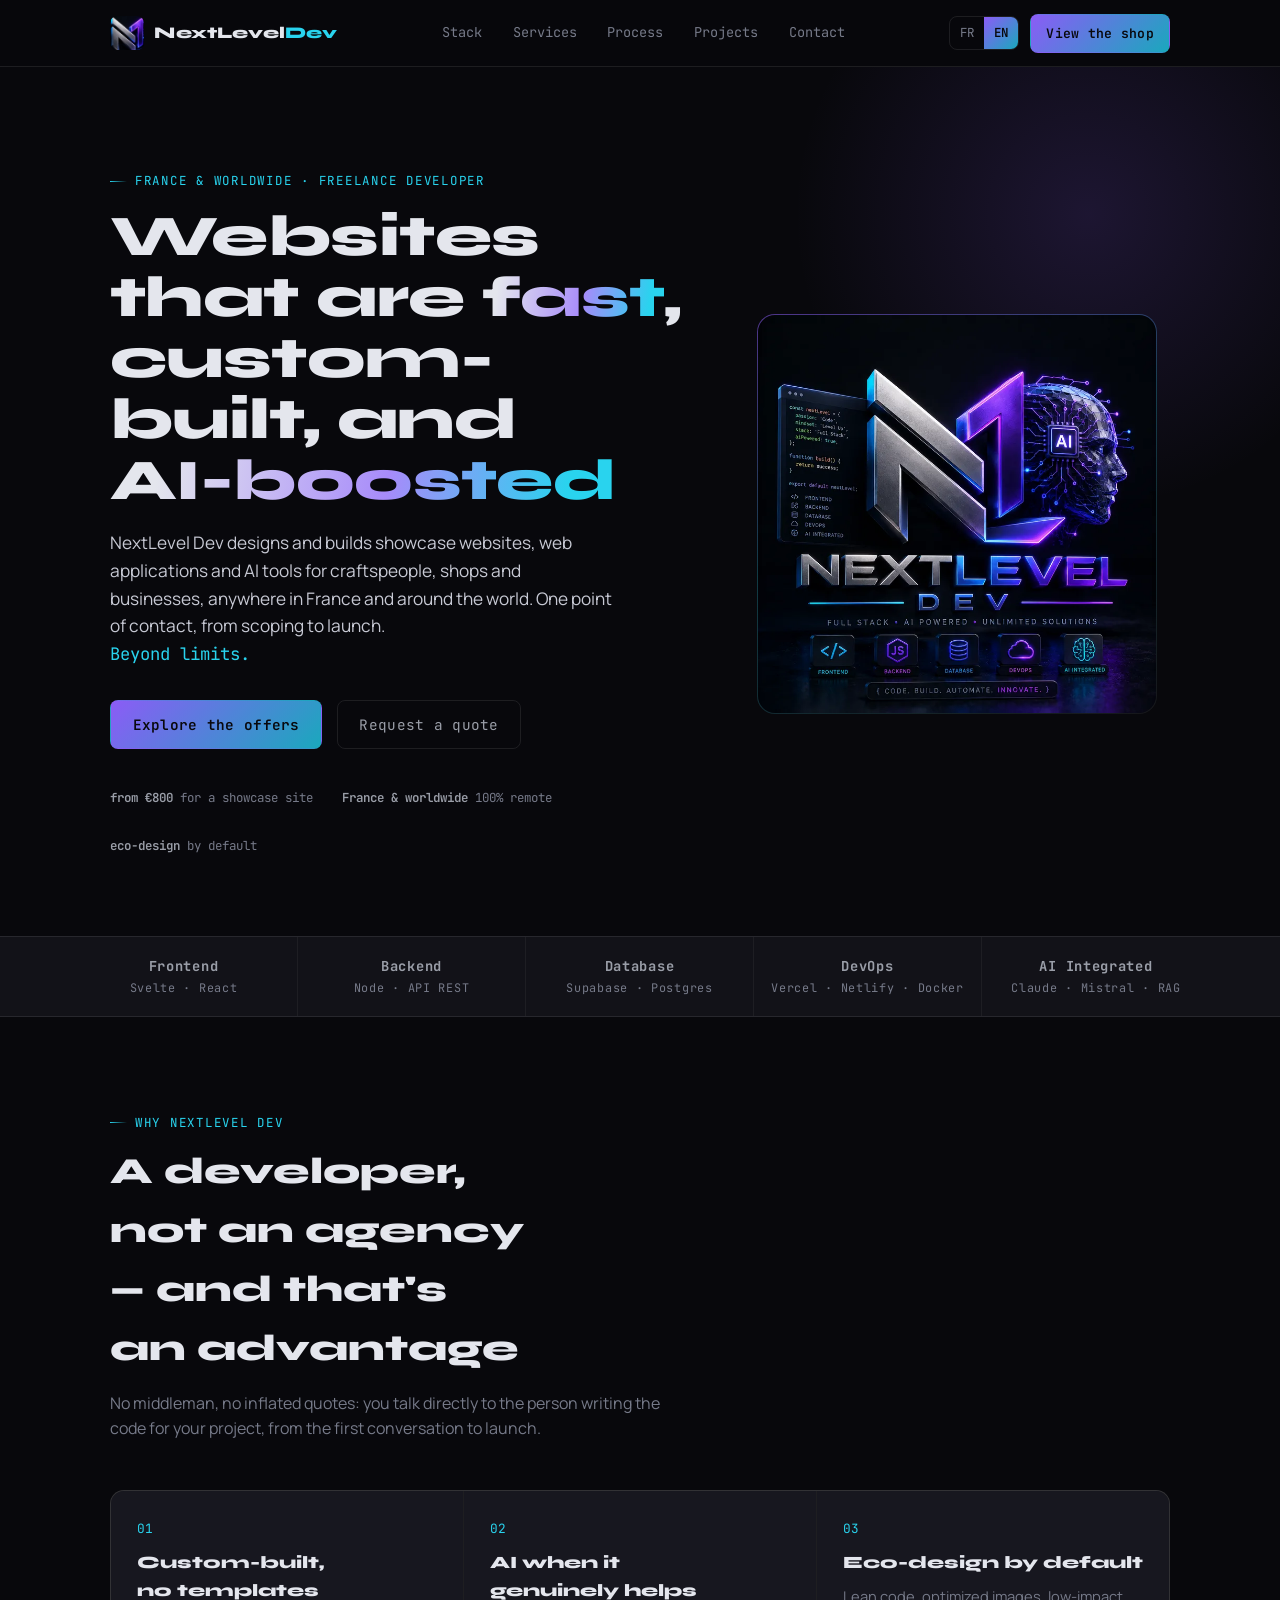
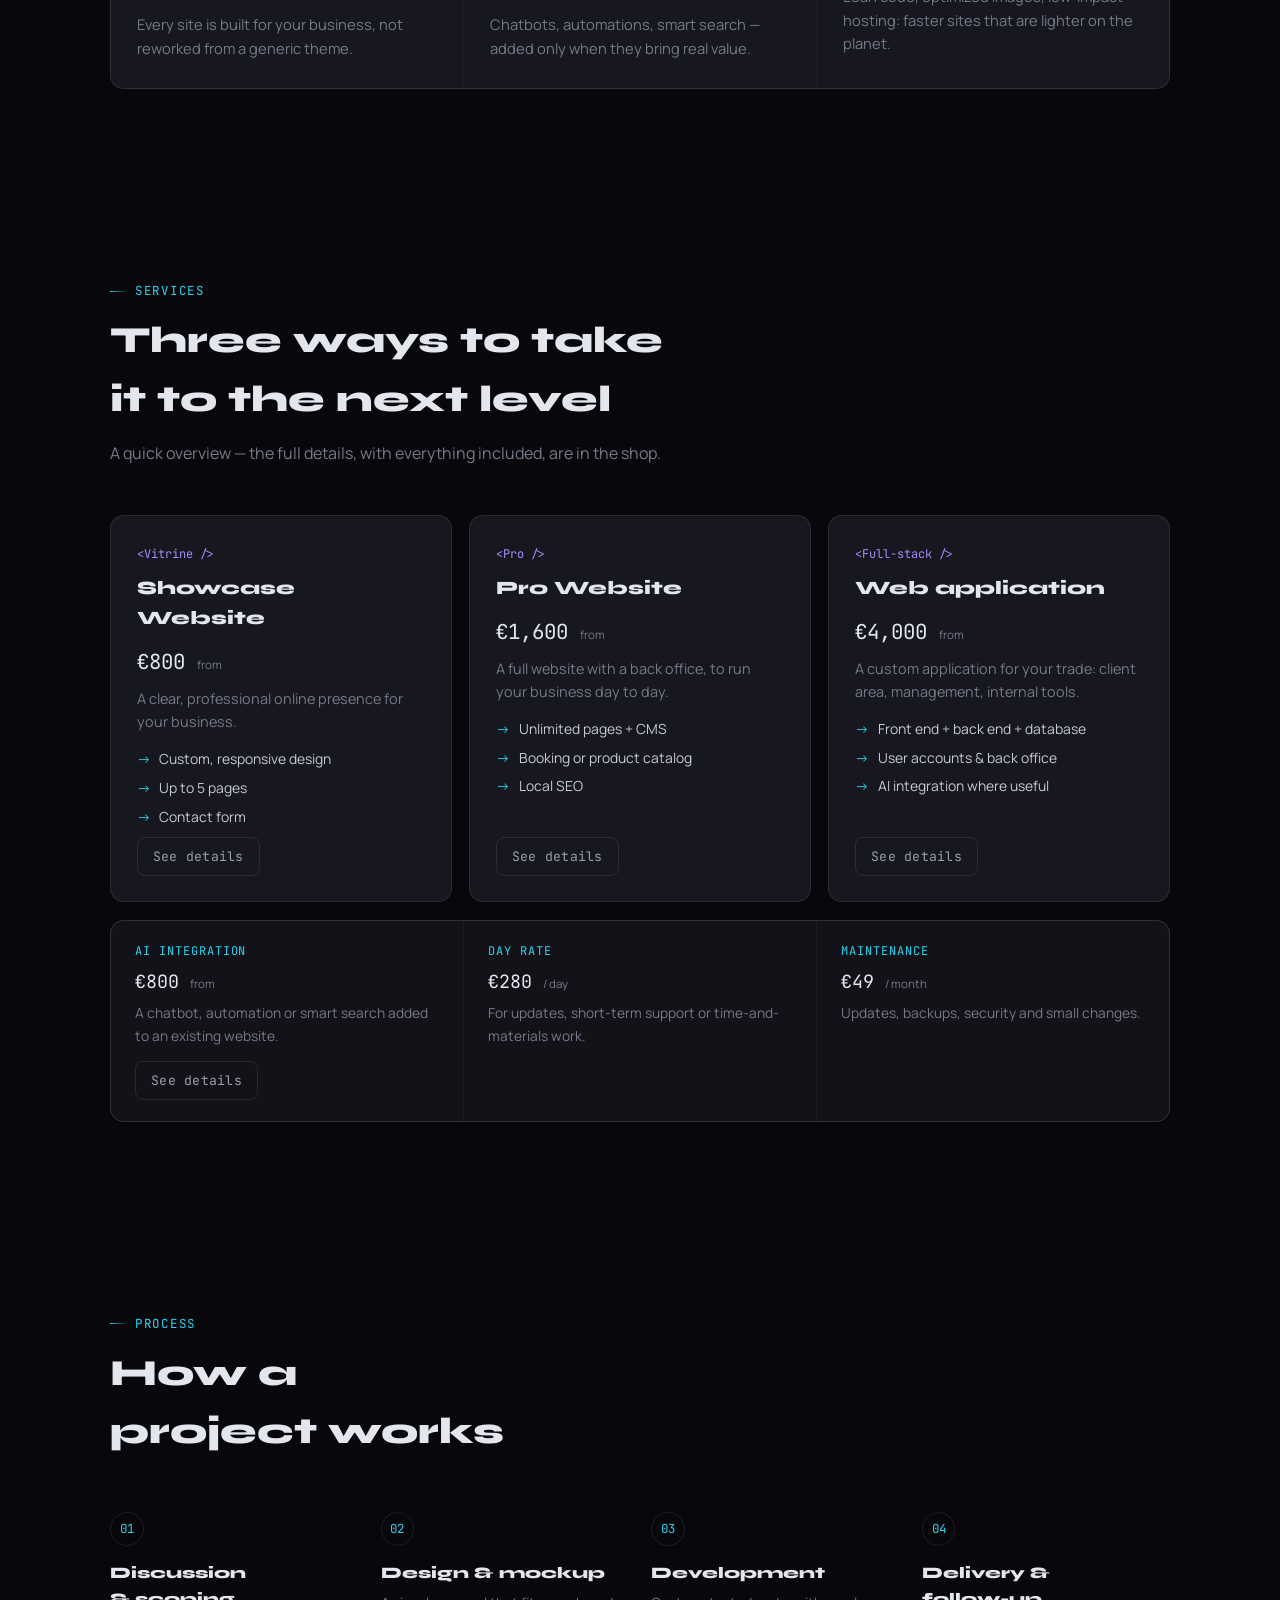
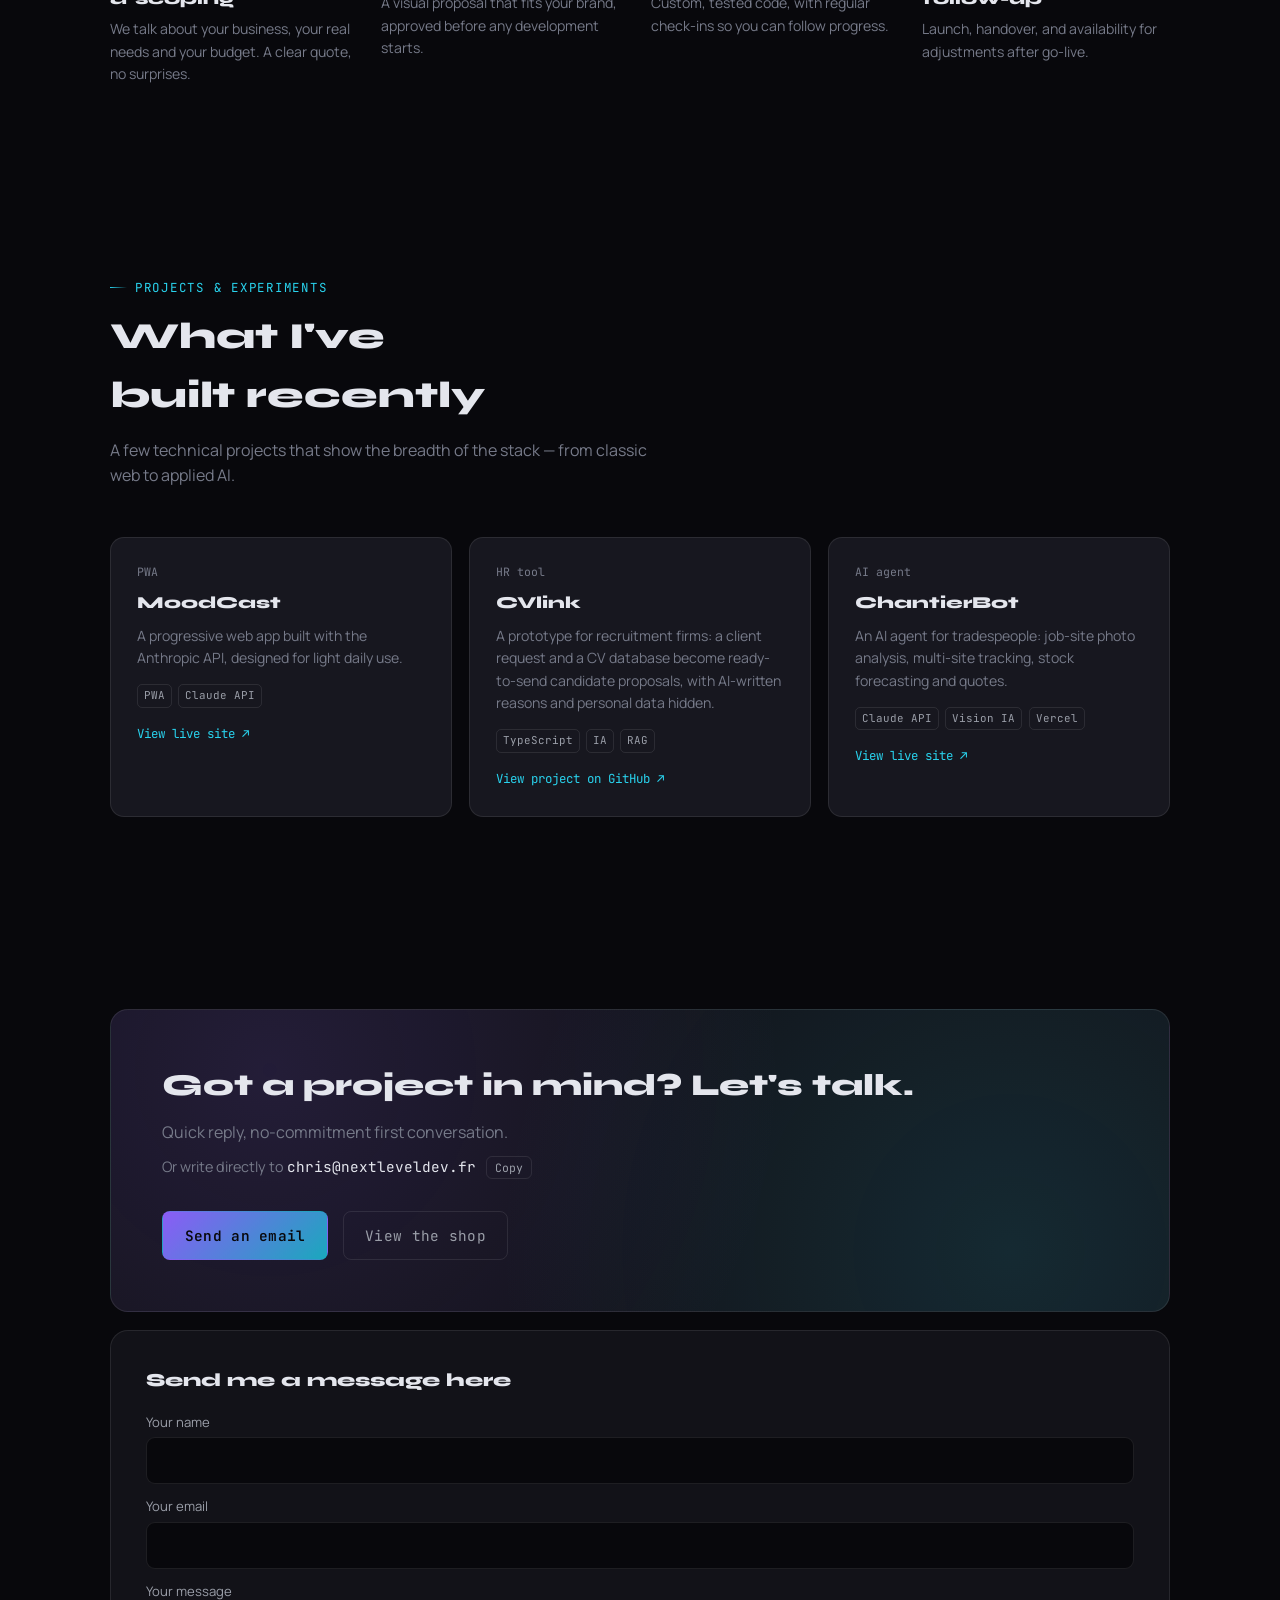
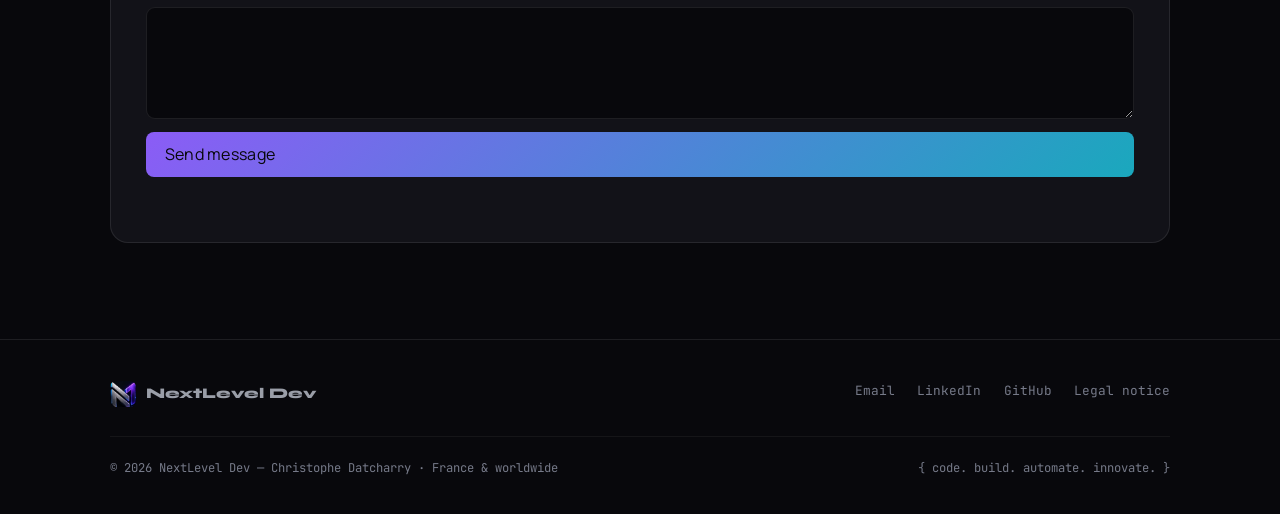
==== index.html @ 0a2e334c "Page Contact dédiée (contact.html) avec formulaire Netlify, liée depuis le site - Nouvelle page Cont" ====
<!doctype html>
<html lang="fr">
<head>
<meta charset="utf-8">
<meta name="viewport" content="width=device-width, initial-scale=1">
<title>NextLevel Dev — Développeur full stack freelance & IA · France et international</title>
<meta name="description" content="Sites vitrines, applications web et intégration d’IA sur mesure, par un développeur full stack freelance. Au-delà des limites. France et international, 100 % à distance.">
<meta name="author" content="NextLevel Dev">
<meta name="robots" content="index, follow">
<meta name="theme-color" content="#08080c">
<link rel="canonical" href="https://nextleveldev.fr/">
<meta property="og:type" content="website">
<meta property="og:site_name" content="NextLevel Dev">
<meta property="og:title" content="NextLevel Dev — Développeur full stack freelance & IA · France et international">
<meta property="og:description" content="Sites vitrines, applications web et intégration d’IA sur mesure, par un développeur full stack freelance. Au-delà des limites. France et international, 100 % à distance.">
<meta property="og:url" content="https://nextleveldev.fr/">
<meta property="og:image" content="https://nextleveldev.fr/assets/logo-lockup.png">
<meta property="og:locale" content="fr_FR">
<meta name="twitter:card" content="summary_large_image">
<link rel="icon" href="assets/logo-mark.png" type="image/png">
<link rel="apple-touch-icon" href="assets/logo-mark.png">
<link rel="manifest" href="manifest.json">
<script type="application/ld+json">
{"@context":"https://schema.org","@type":"ProfessionalService","name":"NextLevel Dev","url":"https://nextleveldev.fr/","logo":"https://nextleveldev.fr/assets/logo-mark.png","email":"chris@nextleveldev.fr","description":"Développeur full stack freelance : sites vitrines, applications web et intégration d'IA, en France et à l'international.","founder":{"@type":"Person","name":"Christophe Datcharry"},"areaServed":["FR","Worldwide"],"availableLanguage":["fr","en"],"sameAs":["https://github.com/untxia","https://linkedin.com/in/christophe-datcharry"]}
</script>
<style>
  :root {
    --bg: #08080c;
    --bg-raised: #121218;
    --bg-card: #17171f;
    --line: rgba(255,255,255,0.09);
    --line-soft: rgba(255,255,255,0.05);
    --chrome: #e4e6ed;
    --chrome-dim: #9a9ea8;
    --text: #c7c9d4;
    --text-dim: #767a89;
    --violet: #8b5cf6;
    --violet-2: #a78bfa;
    --cyan: #29d3ee;
    --cyan-dim: #1aa8bd;
    --focus: #a78bfa;
  }

  * { box-sizing: border-box; }
  ::selection { background: var(--violet); color: #08080c; }

  html { background: var(--bg); }

  body {
    margin: 0;
    background: var(--bg);
    color: var(--text);
    font-family: 'Manrope', -apple-system, BlinkMacSystemFont, 'Segoe UI', sans-serif;
    font-size: 16px;
    line-height: 1.6;
    -webkit-font-smoothing: antialiased;
  }

  a { color: inherit; }
  img { max-width: 100%; display: block; }

  h1, h2, h3 {
    font-family: 'Syne', 'Manrope', sans-serif;
    color: var(--chrome);
    font-weight: 800;
    text-wrap: balance;
    margin: 0;
  }

  .mono {
    font-family: 'JetBrains Mono', ui-monospace, monospace;
  }

  .eyebrow {
    font-family: 'JetBrains Mono', ui-monospace, monospace;
    font-size: 0.78rem;
    letter-spacing: 0.14em;
    text-transform: uppercase;
    color: var(--cyan);
    display: flex;
    align-items: center;
    gap: 0.6em;
  }
  .eyebrow::before {
    content: "";
    width: 1.4em;
    height: 1px;
    background: linear-gradient(90deg, var(--cyan), transparent);
  }

  :focus-visible {
    outline: 2px solid var(--focus);
    outline-offset: 3px;
  }

  .wrap {
    max-width: 1140px;
    margin: 0 auto;
    padding: 0 clamp(1.25rem, 4vw, 2.5rem);
  }

  /* ---------- nav ---------- */
  .nav {
    position: sticky;
    top: 0;
    z-index: 40;
    background: rgba(8,8,12,0.82);
    backdrop-filter: blur(10px);
    border-bottom: 1px solid var(--line);
  }
  .nav-inner {
    display: flex;
    align-items: center;
    justify-content: space-between;
    padding: 0.85rem clamp(1.25rem, 4vw, 2.5rem);
    max-width: 1140px;
    margin: 0 auto;
  }
  .brand {
    display: flex;
    align-items: center;
    gap: 0.65rem;
    text-decoration: none;
  }
  .brand img {
    width: 34px;
    height: 34px;
    border-radius: 7px;
  }
  .brand-name {
    font-family: 'Syne', sans-serif;
    font-weight: 800;
    font-size: 1.02rem;
    color: var(--chrome);
    letter-spacing: 0.01em;
  }
  .brand-name span { color: var(--cyan); }

  .nav-links {
    display: flex;
    align-items: center;
    gap: clamp(1rem, 2.4vw, 2rem);
    font-family: 'JetBrains Mono', monospace;
    font-size: 0.85rem;
  }
  .nav-links a {
    text-decoration: none;
    color: var(--text-dim);
    transition: color 0.15s ease;
  }
  .nav-links a:hover { color: var(--chrome); }

  .btn {
    font-family: 'JetBrains Mono', monospace;
    font-size: 0.82rem;
    letter-spacing: 0.02em;
    padding: 0.62em 1.15em;
    border-radius: 8px;
    border: 1px solid transparent;
    cursor: pointer;
    text-decoration: none;
    display: inline-flex;
    align-items: center;
    gap: 0.5em;
    transition: transform 0.15s ease, border-color 0.15s ease, background 0.15s ease;
    white-space: nowrap;
  }
  .btn-primary {
    background: linear-gradient(135deg, var(--violet), var(--cyan-dim));
    color: #08080c;
    font-weight: 600;
  }
  .btn-primary:hover { transform: translateY(-1px); }
  .btn-ghost {
    border-color: var(--line);
    color: var(--chrome-dim);
  }
  .btn-ghost:hover { border-color: var(--cyan); color: var(--chrome); }

  /* ---------- hero ---------- */
  .hero {
    position: relative;
    padding: clamp(3.5rem, 9vw, 6.5rem) 0 clamp(3rem, 7vw, 5rem);
    overflow: hidden;
  }
  .hero::before {
    content: "";
    position: absolute;
    top: -20%;
    right: -10%;
    width: 640px;
    height: 640px;
    background: radial-gradient(circle, rgba(139,92,246,0.16), transparent 65%);
    pointer-events: none;
  }
  .hero-grid {
    display: grid;
    grid-template-columns: 1.15fr 0.85fr;
    gap: clamp(2rem, 5vw, 3.5rem);
    align-items: center;
    position: relative;
  }
  .hero h1 {
    font-size: clamp(2.4rem, 5.2vw, 3.6rem);
    line-height: 1.06;
    letter-spacing: -0.01em;
  }
  .hero h1 .grad {
    background: linear-gradient(100deg, var(--chrome) 10%, var(--violet-2) 55%, var(--cyan) 90%);
    -webkit-background-clip: text;
    background-clip: text;
    color: transparent;
  }
  .hero-lede {
    margin-top: 1.15rem;
    font-size: 1.08rem;
    color: var(--text);
    max-width: 46ch;
  }
  .hero-cta {
    margin-top: 2rem;
    display: flex;
    gap: 0.9rem;
    flex-wrap: wrap;
  }
  .btn-lg { font-size: 0.9rem; padding: 0.85em 1.5em; }

  .hero-meta {
    margin-top: 2.4rem;
    display: flex;
    gap: 1.8rem;
    flex-wrap: wrap;
    font-family: 'JetBrains Mono', monospace;
    font-size: 0.78rem;
    color: var(--text-dim);
  }
  .hero-meta b { color: var(--chrome-dim); font-weight: 600; }

  .hero-art {
    position: relative;
    display: flex;
    justify-content: center;
  }
  .hero-art-frame {
    position: relative;
    width: min(400px, 100%);
    border-radius: 18px;
    padding: 1px;
    background: linear-gradient(155deg, rgba(139,92,246,0.55), rgba(41,211,238,0.25) 45%, rgba(255,255,255,0.06));
  }
  .hero-art-inner {
    background: #060608;
    border-radius: 17px;
    overflow: hidden;
  }
  .hero-art img {
    width: 100%;
    aspect-ratio: 1 / 1;
    object-fit: cover;
  }

  /* ---------- stack strip ---------- */
  .strip {
    border-top: 1px solid var(--line);
    border-bottom: 1px solid var(--line);
    background: var(--bg-raised);
  }
  .strip-inner {
    display: grid;
    grid-template-columns: repeat(5, 1fr);
    max-width: 1140px;
    margin: 0 auto;
  }
  .strip-item {
    padding: 1.1rem 0.75rem;
    text-align: center;
    font-family: 'JetBrains Mono', monospace;
    font-size: 0.74rem;
    letter-spacing: 0.06em;
    color: var(--text-dim);
    border-right: 1px solid var(--line-soft);
  }
  .strip-item:last-child { border-right: none; }
  .strip-item b { display: block; color: var(--chrome-dim); font-size: 0.86rem; margin-bottom: 0.15rem; }

  /* ---------- sections ---------- */
  section { padding: clamp(3.5rem, 8vw, 6rem) 0; }
  .section-head {
    max-width: 56ch;
    margin-bottom: clamp(2rem, 5vw, 3rem);
  }
  .section-head h2 {
    font-size: clamp(1.7rem, 3.4vw, 2.3rem);
    margin-top: 0.6rem;
  }
  .section-head p { color: var(--text-dim); margin-top: 0.8rem; }

  /* value grid */
  .value-grid {
    display: grid;
    grid-template-columns: repeat(3, 1fr);
    gap: 1px;
    background: var(--line);
    border: 1px solid var(--line);
    border-radius: 14px;
    overflow: hidden;
  }
  .value-card {
    background: var(--bg-card);
    padding: 1.75rem 1.6rem;
  }
  .value-card .mark {
    font-family: 'JetBrains Mono', monospace;
    color: var(--cyan);
    font-size: 0.8rem;
  }
  .value-card h3 {
    font-size: 1.08rem;
    margin-top: 0.6rem;
  }
  .value-card p {
    margin: 0.55rem 0 0;
    color: var(--text-dim);
    font-size: 0.92rem;
  }

  /* services teaser */
  .svc-grid {
    display: grid;
    grid-template-columns: repeat(3, 1fr);
    gap: 1.1rem;
  }
  .svc-card {
    background: var(--bg-card);
    border: 1px solid var(--line);
    border-radius: 14px;
    padding: 1.8rem 1.6rem 1.6rem;
    display: flex;
    flex-direction: column;
    gap: 0.55rem;
    transition: border-color 0.15s ease, transform 0.15s ease;
  }
  .svc-card:hover { border-color: rgba(139,92,246,0.45); transform: translateY(-2px); }
  .svc-tag {
    font-family: 'JetBrains Mono', monospace;
    font-size: 0.75rem;
    color: var(--violet-2);
  }
  .svc-card h3 { font-size: 1.18rem; }
  .svc-price {
    font-family: 'JetBrains Mono', monospace;
    font-size: 1.3rem;
    color: var(--chrome);
    font-variant-numeric: tabular-nums;
    margin-top: 0.2rem;
  }
  .svc-price span { font-size: 0.72rem; color: var(--text-dim); font-family: 'Manrope', sans-serif; }
  .svc-card p { color: var(--text-dim); font-size: 0.9rem; margin: 0; }
  .svc-card ul {
    list-style: none;
    padding: 0;
    margin: 0.4rem 0 0;
    display: flex;
    flex-direction: column;
    gap: 0.4rem;
    font-size: 0.87rem;
    color: var(--text);
  }
  .svc-card li { display: flex; gap: 0.55rem; }
  .svc-card li::before { content: "→"; color: var(--cyan); flex-shrink: 0; }
  .svc-card .btn { margin-top: auto; align-self: flex-start; }

  /* rate grid */
  .rate-grid {
    margin-top: 1.1rem;
    display: grid;
    grid-template-columns: repeat(3, 1fr);
    gap: 1px;
    background: var(--line);
    border: 1px solid var(--line);
    border-radius: 14px;
    overflow: hidden;
  }
  .rate-item { background: var(--bg-raised); padding: 1.3rem 1.5rem; }
  .rate-label {
    font-family: 'JetBrains Mono', monospace;
    font-size: 0.75rem;
    letter-spacing: 0.08em;
    text-transform: uppercase;
    color: var(--cyan);
  }
  .rate-price {
    font-family: 'JetBrains Mono', monospace;
    font-size: 1.15rem;
    color: var(--chrome);
    font-variant-numeric: tabular-nums;
    margin-top: 0.35rem;
  }
  .rate-price span { font-size: 0.72rem; color: var(--text-dim); font-family: 'Manrope', sans-serif; }
  .rate-item p { color: var(--text-dim); font-size: 0.86rem; margin: 0.4rem 0 0; }
  @media (max-width: 860px) { .rate-grid { grid-template-columns: 1fr; } }

  /* process */
  .process {
    display: grid;
    grid-template-columns: repeat(4, 1fr);
    gap: 1.4rem;
  }
  .process-step { position: relative; padding-top: 0.2rem; }
  .process-num {
    font-family: 'JetBrains Mono', monospace;
    font-size: 0.78rem;
    color: var(--cyan);
    border: 1px solid var(--line);
    border-radius: 999px;
    width: 2.1rem;
    height: 2.1rem;
    display: flex;
    align-items: center;
    justify-content: center;
    margin-bottom: 0.9rem;
  }
  .process-step h3 { font-size: 1rem; }
  .process-step p { color: var(--text-dim); font-size: 0.88rem; margin: 0.4rem 0 0; }

  /* portfolio */
  .work-grid {
    display: grid;
    grid-template-columns: repeat(3, 1fr);
    gap: 1.1rem;
  }
  .work-card {
    background: var(--bg-card);
    border: 1px solid var(--line);
    border-radius: 14px;
    padding: 1.6rem;
  }
  .work-card .mono { font-size: 0.72rem; color: var(--text-dim); }
  .work-card h3 { font-size: 1.05rem; margin-top: 0.5rem; }
  .work-card p { color: var(--text-dim); font-size: 0.88rem; margin: 0.5rem 0 0; }
  .work-badges { display: flex; gap: 0.4rem; flex-wrap: wrap; margin-top: 0.9rem; }
  .work-badges span {
    font-family: 'JetBrains Mono', monospace;
    font-size: 0.68rem;
    color: var(--chrome-dim);
    border: 1px solid var(--line);
    border-radius: 5px;
    padding: 0.2em 0.55em;
  }

  .work-link {
    display: inline-block;
    margin-top: 1rem;
    font-family: 'JetBrains Mono', monospace;
    font-size: 0.78rem;
    color: var(--cyan);
    text-decoration: none;
    border-bottom: 1px solid transparent;
  }
  .work-link:hover { border-bottom-color: var(--cyan); }

  /* cta banner */
  .cta-banner {
    border: 1px solid var(--line);
    border-radius: 18px;
    padding: clamp(2.2rem, 5vw, 3.2rem);
    background:
      radial-gradient(circle at 15% 20%, rgba(139,92,246,0.14), transparent 55%),
      radial-gradient(circle at 85% 80%, rgba(41,211,238,0.12), transparent 55%),
      var(--bg-raised);
    display: flex;
    align-items: center;
    justify-content: space-between;
    gap: 2rem;
    flex-wrap: wrap;
  }
  .cta-banner h2 { font-size: clamp(1.4rem, 3vw, 1.9rem); max-width: 32ch; }
  .cta-banner p { color: var(--text-dim); margin: 0.6rem 0 0; }

  .mail-line { font-size: 0.9rem; }
  .mail-addr { font-family: 'JetBrains Mono', monospace; color: var(--chrome); user-select: all; }
  .copy-btn {
    font-family: 'JetBrains Mono', monospace; font-size: 0.72rem; cursor: pointer;
    color: var(--chrome-dim); background: transparent; border: 1px solid var(--line);
    border-radius: 6px; padding: 0.25em 0.7em; margin-left: 0.4rem;
  }
  .copy-btn:hover { color: var(--chrome); border-color: var(--cyan); }


  .nld-form { display: grid; gap: 0.8rem; }
  .nld-form label { display: grid; gap: 0.3rem; font-size: 0.82rem; color: var(--chrome-dim); }
  .nld-form input, .nld-form textarea {
    font: inherit; font-size: 0.92rem; color: var(--chrome); background: var(--bg);
    border: 1px solid var(--line); border-radius: 9px; padding: 0.65rem 0.8rem; width: 100%;
  }
  .nld-form input:focus, .nld-form textarea:focus { outline: none; border-color: var(--cyan); }
  .nld-form textarea { min-height: 7rem; resize: vertical; }
  .nld-form .hp { position: absolute; left: -9999px; height: 0; overflow: hidden; }
  .nld-form button[type=submit] { cursor: pointer; border: 0; font: inherit; }
  .nld-form button[disabled] { opacity: .5; cursor: wait; }
  .nld-status { font-size: 0.85rem; min-height: 1.2em; margin: 0; }
  .nld-status.ok { color: var(--cyan); }
  .nld-status.err { color: #ff8b8b; }

  .form-card { margin-top: 1.1rem; border: 1px solid var(--line); border-radius: 18px; padding: clamp(1.4rem, 4vw, 2.2rem); background: var(--bg-raised); }
  .form-card h3 { font-size: 1.15rem; margin: 0 0 1rem; }

  /* footer */
  footer {
    border-top: 1px solid var(--line);
    padding: 2.6rem 0 2.2rem;
  }
  .foot-grid {
    display: flex;
    justify-content: space-between;
    align-items: flex-start;
    flex-wrap: wrap;
    gap: 1.6rem;
  }
  .foot-brand { display: flex; align-items: center; gap: 0.6rem; }
  .foot-brand img { width: 26px; height: 26px; border-radius: 6px; }
  .foot-brand span { font-family: 'Syne', sans-serif; font-weight: 800; color: var(--chrome-dim); font-size: 0.92rem; }
  .foot-links {
    display: flex;
    gap: 1.4rem;
    font-family: 'JetBrains Mono', monospace;
    font-size: 0.8rem;
  }
  .foot-links a { text-decoration: none; color: var(--text-dim); }
  .foot-links a:hover { color: var(--cyan); }
  .foot-bottom {
    margin-top: 1.8rem;
    padding-top: 1.4rem;
    border-top: 1px solid var(--line-soft);
    display: flex;
    justify-content: space-between;
    flex-wrap: wrap;
    gap: 0.6rem;
    font-size: 0.76rem;
    color: var(--text-dim);
    font-family: 'JetBrains Mono', monospace;
  }

  @media (max-width: 860px) {
    .hero-grid { grid-template-columns: 1fr; }
    .hero-art { order: -1; }
    .hero-art-frame { width: min(280px, 70vw); }
    .value-grid, .svc-grid, .work-grid { grid-template-columns: 1fr; }
    .process { grid-template-columns: 1fr 1fr; }
    .strip-inner { grid-template-columns: repeat(2, 1fr); }
    .strip-item:nth-child(2) { border-right: none; }
    .nav-links { display: none; }
  }

  @media (prefers-reduced-motion: reduce) {
    * { transition: none !important; }
  }

  /* ---------- motion ---------- */
  @keyframes fadeUp {
    from { opacity: 0; transform: translateY(18px); }
    to { opacity: 1; transform: translateY(0); }
  }
  @keyframes drift {
    0%, 100% { transform: translate(0, 0) scale(1); }
    50% { transform: translate(-26px, 22px) scale(1.08); }
  }

  .nav { transition: box-shadow 0.3s ease, border-color 0.3s ease; }
  .nav.scrolled { box-shadow: 0 12px 30px -14px rgba(0,0,0,0.55); border-color: rgba(255,255,255,0.13); }

  body.motion-on .hero .eyebrow,
  body.motion-on .hero h1,
  body.motion-on .hero-lede,
  body.motion-on .hero-cta,
  body.motion-on .hero-meta,
  body.motion-on .hero-art {
    opacity: 0;
    animation: fadeUp 0.8s cubic-bezier(.2,.7,.2,1) forwards;
  }
  body.motion-on .hero .eyebrow { animation-delay: 0.05s; }
  body.motion-on .hero h1 { animation-delay: 0.16s; }
  body.motion-on .hero-lede { animation-delay: 0.3s; }
  body.motion-on .hero-cta { animation-delay: 0.44s; }
  body.motion-on .hero-meta { animation-delay: 0.56s; }
  body.motion-on .hero-art { animation-delay: 0.32s; animation-duration: 1s; }

  body.motion-on .hero::before { animation: drift 16s ease-in-out infinite; }

  .reveal.will-animate {
    opacity: 0;
    transform: translateY(24px);
    transition: opacity 0.7s ease, transform 0.7s ease;
    transition-delay: var(--reveal-delay, 0s);
  }
  .reveal.will-animate.is-visible {
    opacity: 1;
    transform: translateY(0);
  }
  .value-grid .value-card:nth-child(1) { --reveal-delay: 0s; }
  .value-grid .value-card:nth-child(2) { --reveal-delay: 0.1s; }
  .value-grid .value-card:nth-child(3) { --reveal-delay: 0.2s; }
  .svc-grid .svc-card:nth-child(1) { --reveal-delay: 0s; }
  .svc-grid .svc-card:nth-child(2) { --reveal-delay: 0.1s; }
  .svc-grid .svc-card:nth-child(3) { --reveal-delay: 0.2s; }
  .process .process-step:nth-child(1) { --reveal-delay: 0s; }
  .process .process-step:nth-child(2) { --reveal-delay: 0.08s; }
  .process .process-step:nth-child(3) { --reveal-delay: 0.16s; }
  .process .process-step:nth-child(4) { --reveal-delay: 0.24s; }
  .work-grid .work-card:nth-child(1) { --reveal-delay: 0s; }
  .work-grid .work-card:nth-child(2) { --reveal-delay: 0.1s; }
  .work-grid .work-card:nth-child(3) { --reveal-delay: 0.2s; }

  @media (prefers-reduced-motion: reduce) {
    body.motion-on .hero .eyebrow,
    body.motion-on .hero h1,
    body.motion-on .hero-lede,
    body.motion-on .hero-cta,
    body.motion-on .hero-meta,
    body.motion-on .hero-art,
    .reveal.will-animate {
      animation: none !important;
      opacity: 1 !important;
      transform: none !important;
    }
    body.motion-on .hero::before { animation: none !important; }
  }

  .nav-right { display: flex; align-items: center; gap: 0.7rem; }
  .lang-switch { display: inline-flex; border: 1px solid var(--line); border-radius: 8px; overflow: hidden; font-family: 'JetBrains Mono', ui-monospace, monospace; font-size: 0.78rem; }
  .lang-switch button { background: transparent; color: var(--text-dim); border: 0; padding: 0.5em 0.8em; cursor: pointer; font: inherit; transition: color .15s ease; }
  .lang-switch button:hover { color: var(--chrome); }
  .lang-switch button[aria-pressed="true"] { background: linear-gradient(135deg, var(--violet), var(--cyan-dim)); color: #08080c; font-weight: 600; }
  @media (max-width: 480px) { .brand-name { display: none; } }
</style>

<link rel="preconnect" href="https://fonts.googleapis.com">
<link rel="preconnect" href="https://fonts.gstatic.com" crossorigin>
<link href="https://fonts.googleapis.com/css2?family=Syne:wght@700;800&family=JetBrains+Mono:wght@400;500;600&family=Manrope:wght@400;500;600;700&display=swap" rel="stylesheet">

</head>
<body>
<nav class="nav">
  <div class="nav-inner">
    <a class="brand" href="#top">
      <img src="[data-uri]" alt="NextLevel Dev" />
      <span class="brand-name">NextLevel<span>Dev</span></span>
    </a>
    <div class="nav-links">
      <a href="#stack">Stack</a>
      <a href="#services">Services</a>
      <a href="#process">Méthode</a>
      <a href="#projets">Projets</a>
      <a href="#contact">Contact</a>
    </div>
    <div class="nav-right"><div class="lang-switch" role="group" aria-label="Langue / Language"><button type="button" data-lang="fr" aria-pressed="true">FR</button><button type="button" data-lang="en" aria-pressed="false">EN</button></div><a class="btn btn-primary" href="boutique.html">Voir la boutique</a></div>
  </div>
</nav>

<main id="top">
  <section class="hero">
    <div class="wrap hero-grid">
      <div>
        <div class="eyebrow">France &amp; international · Développeur freelance</div>
        <h1 style="margin-top:0.9rem;">Des sites <span class="grad">rapides</span>, sur mesure, et <span class="grad">boostés à l'IA</span></h1>
        <p class="hero-lede">
          NextLevel Dev conçoit et développe des sites vitrines, des applications web et des outils
          IA pour les artisans, commerces et entreprises, partout en France et à l'international. Un seul interlocuteur, du cadrage à la mise en ligne.
          <br><span class="mono" style="color:var(--cyan);">Au-delà des limites.</span>
        </p>
        <div class="hero-cta">
          <a class="btn btn-primary btn-lg" href="boutique.html">Découvrir les offres</a>
          <a class="btn btn-ghost btn-lg" href="#contact">Demander un devis</a>
        </div>
        <div class="hero-meta">
          <span><b>dès 800&nbsp;€</b> le site vitrine</span>
          <span><b>France &amp; monde</b> 100&nbsp;% à distance</span>
          <span><b>éco-conception</b> par défaut</span>
        </div>
      </div>
      <div class="hero-art">
        <div class="hero-art-frame">
          <div class="hero-art-inner">
            <img src="[data-uri]" alt="NextLevel Dev — full stack, AI powered" />
          </div>
        </div>
      </div>
    </div>
  </section>

  <div class="strip" id="stack">
    <div class="strip-inner">
      <div class="strip-item"><b>Frontend</b>Svelte · React</div>
      <div class="strip-item"><b>Backend</b>Node · API REST</div>
      <div class="strip-item"><b>Database</b>Supabase · Postgres</div>
      <div class="strip-item"><b>DevOps</b>Vercel · Netlify · Docker</div>
      <div class="strip-item"><b>AI Integrated</b>Claude · Mistral · RAG</div>
    </div>
  </div>

  <section>
    <div class="wrap">
      <div class="section-head">
        <div class="eyebrow">Pourquoi NextLevel Dev</div>
        <h2>Un développeur, pas une agence — et c'est un avantage</h2>
        <p>Pas d'intermédiaire, pas de sur-devis : vous parlez directement à la personne qui code votre projet, du premier échange à la mise en ligne.</p>
      </div>
      <div class="value-grid">
        <div class="value-card reveal">
          <div class="mark mono">01</div>
          <h3>Sur mesure, pas de template</h3>
          <p>Chaque site est construit pour votre activité, pas retapé depuis un thème générique.</p>
        </div>
        <div class="value-card reveal">
          <div class="mark mono">02</div>
          <h3>IA quand elle sert vraiment</h3>
          <p>Chatbot, automatisations, recherche intelligente — intégrés seulement quand ils apportent une vraie valeur.</p>
        </div>
        <div class="value-card reveal">
          <div class="mark mono">03</div>
          <h3>Éco-conception par défaut</h3>
          <p>Code allégé, images optimisées, hébergement sobre : des sites rapides et plus légers pour la planète.</p>
        </div>
      </div>
    </div>
  </section>

  <section id="services">
    <div class="wrap">
      <div class="section-head">
        <div class="eyebrow">Services</div>
        <h2>Trois façons de passer au niveau supérieur</h2>
        <p>Un aperçu rapide — le détail complet, avec les fonctionnalités incluses, est dans la boutique.</p>
      </div>
      <div class="svc-grid">
        <div class="svc-card reveal">
          <div class="svc-tag">&lt;Vitrine /&gt;</div>
          <h3>Site Vitrine</h3>
          <div class="svc-price">800&nbsp;€ <span>à partir de</span></div>
          <p>Une présence en ligne claire et professionnelle pour votre activité.</p>
          <ul>
            <li>Design sur mesure, responsive</li>
            <li>Jusqu'à 5 pages</li>
            <li>Formulaire de contact</li>
          </ul>
          <a class="btn btn-ghost" href="boutique.html">Voir le détail</a>
        </div>
        <div class="svc-card reveal">
          <div class="svc-tag">&lt;Pro /&gt;</div>
          <h3>Site Pro</h3>
          <div class="svc-price">1&nbsp;600&nbsp;€ <span>à partir de</span></div>
          <p>Un site complet avec back-office, pour gérer votre activité au quotidien.</p>
          <ul>
            <li>Pages illimitées + CMS</li>
            <li>Réservation ou catalogue</li>
            <li>Référencement local (SEO)</li>
          </ul>
          <a class="btn btn-ghost" href="boutique.html">Voir le détail</a>
        </div>
        <div class="svc-card reveal">
          <div class="svc-tag">&lt;Full-stack /&gt;</div>
          <h3>Application web</h3>
          <div class="svc-price">4&nbsp;000&nbsp;€ <span>à partir de</span></div>
          <p>Une application sur mesure pour votre métier : espace client, gestion, outils internes.</p>
          <ul>
            <li>Front + back + base de données</li>
            <li>Comptes utilisateurs &amp; back-office</li>
            <li>IA intégrable si utile</li>
          </ul>
          <a class="btn btn-ghost" href="boutique.html">Voir le détail</a>
        </div>
      </div>
      <div class="rate-grid reveal">
        <div class="rate-item">
          <div class="rate-label">Intégration IA</div>
          <div class="rate-price">800&nbsp;€ <span>à partir de</span></div>
          <p>Chatbot, automatisation ou recherche intelligente ajoutés à un site existant.</p>
          <a class="btn btn-ghost" style="margin-top:0.9rem;" href="boutique.html">Voir le détail</a>
        </div>
        <div class="rate-item">
          <div class="rate-label">Tarif journalier</div>
          <div class="rate-price">280&nbsp;€ <span>/ jour</span></div>
          <p>Pour les évolutions, renforts ponctuels ou missions en régie.</p>
        </div>
        <div class="rate-item">
          <div class="rate-label">Maintenance</div>
          <div class="rate-price">49&nbsp;€ <span>/ mois</span></div>
          <p>Mises à jour, sauvegardes, sécurité et petites modifications.</p>
        </div>
      </div>
    </div>
  </section>

  <section id="process">
    <div class="wrap">
      <div class="section-head">
        <div class="eyebrow">Méthode</div>
        <h2>Comment se déroule un projet</h2>
      </div>
      <div class="process">
        <div class="process-step reveal">
          <div class="process-num mono">01</div>
          <h3>Échange &amp; cadrage</h3>
          <p>On discute de votre activité, vos besoins réels et votre budget. Devis clair, sans surprise.</p>
        </div>
        <div class="process-step reveal">
          <div class="process-num mono">02</div>
          <h3>Design &amp; maquette</h3>
          <p>Une proposition visuelle adaptée à votre image, validée avant tout développement.</p>
        </div>
        <div class="process-step reveal">
          <div class="process-num mono">03</div>
          <h3>Développement</h3>
          <p>Code sur mesure, testé, avec des points d'étape réguliers pour suivre l'avancement.</p>
        </div>
        <div class="process-step reveal">
          <div class="process-num mono">04</div>
          <h3>Livraison &amp; suivi</h3>
          <p>Mise en ligne, prise en main, et disponibilité pour les ajustements après lancement.</p>
        </div>
      </div>
    </div>
  </section>

  <section id="projets">
    <div class="wrap">
      <div class="section-head">
        <div class="eyebrow">Projets &amp; expérimentations</div>
        <h2>Ce que j'ai construit récemment</h2>
        <p>Quelques projets techniques qui montrent l'étendue du stack — du web classique à l'IA appliquée.</p>
      </div>
      <div class="work-grid">
        <div class="work-card reveal">
          <div class="mono">PWA</div>
          <h3>MoodCast</h3>
          <p>Application progressive construite avec l'API Anthropic, pensée pour un usage quotidien léger.</p>
          <div class="work-badges"><span>PWA</span><span>Claude API</span></div>
          <a class="work-link" href="https://moodcast-meteo-interieure.netlify.app" target="_blank" rel="noopener">Voir le site en direct ↗</a>
        </div>
        <div class="work-card reveal">
          <div class="mono">Outil RH</div>
          <h3>CVlink</h3>
          <p>Prototype pour cabinets de recrutement : une demande client et une base de CV deviennent des propositions de candidats prêtes à envoyer, avec motifs rédigés par l'IA et données personnelles masquées.</p>
          <div class="work-badges"><span>TypeScript</span><span>IA</span><span>RAG</span></div>
          <a class="work-link" href="https://github.com/untxia/cvlink" target="_blank" rel="noopener">Voir le projet sur GitHub ↗</a>
        </div>
        <div class="work-card reveal">
          <div class="mono">Agent IA</div>
          <h3>ChantierBot</h3>
          <p>Agent IA pour artisans : analyse de photos de chantier, suivi multi-chantiers, prévision des stocks et devis.</p>
          <div class="work-badges"><span>Claude API</span><span>Vision IA</span><span>Vercel</span></div>
          <a class="work-link" href="https://chantierbot.vercel.app" target="_blank" rel="noopener">Voir le site en direct ↗</a>
        </div>
      </div>
    </div>
  </section>

  <section id="contact">
    <div class="wrap">
      <div class="cta-banner reveal">
        <div>
          <h2>Un projet en tête ? Parlons-en.</h2>
          <p>Réponse rapide, premier échange sans engagement.</p>
          <p class="mail-line"><span>Ou écrivez directement à</span> <span class="mail-addr" data-i18n-skip>chris@nextleveldev.fr</span> <button class="copy-btn" type="button" id="copy-mail" data-i18n-skip>Copier</button></p>
        </div>
        <div style="display:flex; gap:0.9rem; flex-wrap:wrap;">
          <a class="btn btn-primary btn-lg" href="contact.html">Écrire un email</a>
          <a class="btn btn-ghost btn-lg" href="boutique.html">Voir la boutique</a>
        </div>
      </div>
      <div class="form-card reveal" id="formulaire">
        <h3>Envoyez-moi un message ici</h3>
        <form class="nld-form" id="contact-form" name="contact" method="POST" data-netlify="true" netlify-honeypot="bot-field">
          <input type="hidden" name="form-name" value="contact">
          <input type="hidden" name="subject" value="Nouveau message depuis nextleveldev.fr">
          <p class="hp"><label>Ne pas remplir <input name="bot-field" tabindex="-1" autocomplete="off"></label></p>
          <label><span>Votre nom</span><input name="name" type="text" required autocomplete="name"></label>
          <label><span>Votre email</span><input name="email" type="email" required autocomplete="email"></label>
          <label><span>Votre message</span><textarea name="message" required></textarea></label>
          <button class="btn btn-primary" type="submit" id="contact-send" data-i18n-skip>Envoyer le message</button>
          <p class="nld-status" id="contact-status" role="status" data-i18n-skip></p>
        </form>
      </div>
    </div>
  </section>
</main>

<footer>
  <div class="wrap">
    <div class="foot-grid">
      <div class="foot-brand">
        <img src="[data-uri]" alt="" />
        <span>NextLevel Dev</span>
      </div>
      <div class="foot-links">
        <a href="contact.html">Email</a>
        <a href="https://linkedin.com/in/christophe-datcharry" target="_blank" rel="noopener">LinkedIn</a>
        <a href="https://github.com/untxia" target="_blank" rel="noopener">GitHub</a>
        <a href="mentions-legales.html">Mentions légales</a>
      </div>
    </div>
    <div class="foot-bottom">
      <span>© 2026 NextLevel Dev — Christophe Datcharry · France &amp; international</span>
      <span>{ code. build. automate. innovate. }</span>
    </div>
  </div>
</footer>

<script>
(function () {
  var DICT = {"Méthode": "Process", "Projets": "Projects", "Voir la boutique": "View the shop", "France & international · Développeur freelance": "France & worldwide · Freelance developer", "Des sites": "Websites that are", "rapides": "fast", ", sur mesure, et": ", custom-built, and", "boostés à l'IA": "AI-boosted", "NextLevel Dev conçoit et développe des sites vitrines, des applications web et des outils IA pour les artisans, commerces et entreprises, partout en France et à l'international. Un seul interlocuteur, du cadrage à la mise en ligne.": "NextLevel Dev designs and builds showcase websites, web applications and AI tools for craftspeople, shops and businesses, anywhere in France and around the world. One point of contact, from scoping to launch.", "Au-delà des limites.": "Beyond limits.", "Découvrir les offres": "Explore the offers", "Demander un devis": "Request a quote", "dès 800 €": "from €800", "le site vitrine": "for a showcase site", "France & monde": "France & worldwide", "100 % à distance": "100% remote", "éco-conception": "eco-design", "par défaut": "by default", "Pourquoi NextLevel Dev": "Why NextLevel Dev", "Un développeur, pas une agence — et c'est un avantage": "A developer, not an agency — and that's an advantage", "Pas d'intermédiaire, pas de sur-devis : vous parlez directement à la personne qui code votre projet, du premier échange à la mise en ligne.": "No middleman, no inflated quotes: you talk directly to the person writing the code for your project, from the first conversation to launch.", "Sur mesure, pas de template": "Custom-built, no templates", "Chaque site est construit pour votre activité, pas retapé depuis un thème générique.": "Every site is built for your business, not reworked from a generic theme.", "IA quand elle sert vraiment": "AI when it genuinely helps", "Chatbot, automatisations, recherche intelligente — intégrés seulement quand ils apportent une vraie valeur.": "Chatbots, automations, smart search — added only when they bring real value.", "Éco-conception par défaut": "Eco-design by default", "Code allégé, images optimisées, hébergement sobre : des sites rapides et plus légers pour la planète.": "Lean code, optimized images, low-impact hosting: faster sites that are lighter on the planet.", "Trois façons de passer au niveau supérieur": "Three ways to take it to the next level", "Un aperçu rapide — le détail complet, avec les fonctionnalités incluses, est dans la boutique.": "A quick overview — the full details, with everything included, are in the shop.", "Site Vitrine": "Showcase Website", "800 €": "€800", "à partir de": "from", "Une présence en ligne claire et professionnelle pour votre activité.": "A clear, professional online presence for your business.", "Design sur mesure, responsive": "Custom, responsive design", "Jusqu'à 5 pages": "Up to 5 pages", "Formulaire de contact": "Contact form", "Voir le détail": "See details", "Site Pro": "Pro Website", "1 600 €": "€1,600", "Un site complet avec back-office, pour gérer votre activité au quotidien.": "A full website with a back office, to run your business day to day.", "Pages illimitées + CMS": "Unlimited pages + CMS", "Réservation ou catalogue": "Booking or product catalog", "Référencement local (SEO)": "Local SEO", "Application web": "Web application", "4 000 €": "€4,000", "Une application sur mesure pour votre métier : espace client, gestion, outils internes.": "A custom application for your trade: client area, management, internal tools.", "Front + back + base de données": "Front end + back end + database", "Comptes utilisateurs & back-office": "User accounts & back office", "IA intégrable si utile": "AI integration where useful", "Intégration IA": "AI integration", "Chatbot, automatisation ou recherche intelligente ajoutés à un site existant.": "A chatbot, automation or smart search added to an existing website.", "Tarif journalier": "Day rate", "280 €": "€280", "/ jour": "/ day", "Pour les évolutions, renforts ponctuels ou missions en régie.": "For updates, short-term support or time-and-materials work.", "Maintenance": "Maintenance", "49 €": "€49", "/ mois": "/ month", "Mises à jour, sauvegardes, sécurité et petites modifications.": "Updates, backups, security and small changes.", "Comment se déroule un projet": "How a project works", "Échange & cadrage": "Discussion & scoping", "On discute de votre activité, vos besoins réels et votre budget. Devis clair, sans surprise.": "We talk about your business, your real needs and your budget. A clear quote, no surprises.", "Design & maquette": "Design & mockup", "Une proposition visuelle adaptée à votre image, validée avant tout développement.": "A visual proposal that fits your brand, approved before any development starts.", "Développement": "Development", "Code sur mesure, testé, avec des points d'étape réguliers pour suivre l'avancement.": "Custom, tested code, with regular check-ins so you can follow progress.", "Livraison & suivi": "Delivery & follow-up", "Mise en ligne, prise en main, et disponibilité pour les ajustements après lancement.": "Launch, handover, and availability for adjustments after go-live.", "Projets & expérimentations": "Projects & experiments", "Ce que j'ai construit récemment": "What I've built recently", "Quelques projets techniques qui montrent l'étendue du stack — du web classique à l'IA appliquée.": "A few technical projects that show the breadth of the stack — from classic web to applied AI.", "Veille d'offres": "Job monitoring", "Agent IA qui surveille les offres d'emploi (France Travail, Adzuna), les note avec Claude et notifie sur Telegram.": "An AI agent that monitors job postings (France Travail, Adzuna), scores them with Claude and sends alerts on Telegram.", "Application progressive construite avec l'API Anthropic, pensée pour un usage quotidien léger.": "A progressive web app built with the Anthropic API, designed for light daily use.", "Assistant conversationnel": "Conversational assistant", "App conversationnelle SvelteKit + Mistral AI, développée en équipe avec PocketBase.": "A conversational app built with SvelteKit + Mistral AI, developed as a team with PocketBase.", "Un projet en tête ? Parlons-en.": "Got a project in mind? Let's talk.", "Réponse rapide, premier échange sans engagement.": "Quick reply, no-commitment first conversation.", "Écrire un email": "Send an email", "© 2026 NextLevel Dev — Christophe Datcharry · France & international": "© 2026 NextLevel Dev — Christophe Datcharry · France & worldwide", "Mentions légales": "Legal notice", "Outil RH": "HR tool", "Prototype pour cabinets de recrutement : une demande client et une base de CV deviennent des propositions de candidats prêtes à envoyer, avec motifs rédigés par l'IA et données personnelles masquées.": "A prototype for recruitment firms: a client request and a CV database become ready-to-send candidate proposals, with AI-written reasons and personal data hidden.", "Agent IA": "AI agent", "Agent IA pour artisans : analyse de photos de chantier, suivi multi-chantiers, prévision des stocks et devis.": "An AI agent for tradespeople: job-site photo analysis, multi-site tracking, stock forecasting and quotes.", "Voir le site en direct ↗": "View live site ↗", "Voir le projet sur GitHub ↗": "View project on GitHub ↗", "Ou écrivez directement à": "Or write directly to", "Envoyez-moi un message ici": "Send me a message here", "Votre nom": "Your name", "Votre email": "Your email", "Votre message": "Your message", "Ne pas remplir": "Do not fill in"};
  var lang = 'fr', originals = new Map(), listeners = [], origTitle = document.title;
  function norm(s) { return s.replace(/[\s ]+/g, ' ').trim(); }
  function has(k) { return Object.prototype.hasOwnProperty.call(DICT, k); }
  function stored() { try { return localStorage.getItem('nld-lang'); } catch (e) { return null; } }
  function save(l) { try { localStorage.setItem('nld-lang', l); } catch (e) {} }
  function initial() {
    var s = stored();
    if (s === 'fr' || s === 'en') return s;
    var nl = (navigator.language || 'fr').toLowerCase();
    return nl.indexOf('fr') === 0 ? 'fr' : 'en';
  }
  function translate(l) {
    var w = document.createTreeWalker(document.body, NodeFilter.SHOW_TEXT, null), nodes = [], t;
    while ((t = w.nextNode())) {
      var p = t.parentNode;
      if (!p || /^(SCRIPT|STYLE|TITLE)$/.test(p.nodeName)) continue;
      if (p.closest && p.closest('[data-i18n-skip]')) continue;
      nodes.push(t);
    }
    nodes.forEach(function (node) {
      if (l === 'en') {
        if (originals.has(node)) return;
        var cur = node.nodeValue, key = norm(cur);
        if (key && has(key)) {
          var lead = cur.match(/^[\s ]*/)[0], trail = cur.match(/[\s ]*$/)[0];
          originals.set(node, cur);
          node.nodeValue = lead + DICT[key] + trail;
        }
      } else if (originals.has(node)) {
        node.nodeValue = originals.get(node);
        originals.delete(node);
      }
    });
  }
  var buttons = Array.prototype.slice.call(document.querySelectorAll('.lang-switch button'));
  function setLang(l, persist) {
    lang = l;
    translate(l);
    document.documentElement.lang = l;
    var tk = norm(origTitle);
    document.title = (l === 'en' && has(tk)) ? DICT[tk] : origTitle;
    buttons.forEach(function (b) { b.setAttribute('aria-pressed', b.getAttribute('data-lang') === l ? 'true' : 'false'); });
    Array.prototype.forEach.call(document.querySelectorAll('[data-mailto-fr]'), function (a) {
      a.setAttribute('href', a.getAttribute(l === 'en' ? 'data-mailto-en' : 'data-mailto-fr'));
    });
    if (persist) save(l);
    listeners.forEach(function (f) { try { f(l); } catch (e) {} });
  }
  window.NLD_I18N = {
    lang: function () { return lang; },
    t: function (k) { var nk = norm(k); return (lang === 'en' && has(nk)) ? DICT[nk] : k; },
    onChange: function (f) { listeners.push(f); }
  };
  buttons.forEach(function (b) {
    b.addEventListener('click', function () { setLang(b.getAttribute('data-lang'), true); });
  });
  setLang(initial(), false);
})();
</script>
<script>
(function () {
  var reduceMotion = window.matchMedia('(prefers-reduced-motion: reduce)').matches;

  if (!reduceMotion) {
    document.body.classList.add('motion-on');
  }

  var nav = document.querySelector('.nav');
  if (nav) {
    var onScroll = function () {
      nav.classList.toggle('scrolled', window.scrollY > 8);
    };
    onScroll();
    window.addEventListener('scroll', onScroll, { passive: true });
  }

  var reveals = Array.prototype.slice.call(document.querySelectorAll('.reveal'));
  if (reduceMotion || !('IntersectionObserver' in window) || reveals.length === 0) {
    return;
  }

  reveals.forEach(function (el) { el.classList.add('will-animate'); });

  var io = new IntersectionObserver(function (entries) {
    entries.forEach(function (entry) {
      if (entry.isIntersecting) {
        entry.target.classList.add('is-visible');
        io.unobserve(entry.target);
      }
    });
  }, { threshold: 0.15, rootMargin: '0px 0px -60px 0px' });

  reveals.forEach(function (el) { io.observe(el); });

  // Filet de sécurité : si l'observer ne se déclenche pas (aperçu intégré, iframe, capture),
  // on affiche tout le contenu au bout d'1,2 s pour que rien (ex. les prix) ne reste invisible.
  setTimeout(function () {
    reveals.forEach(function (el) { el.classList.add('is-visible'); });
  }, 1200);
})();
</script>
<script>
(function () {
  var I = window.NLD_I18N, btn = document.getElementById('copy-mail'), timer;
  if (!btn) return;
  function label(copied) { var en = I && I.lang() === 'en'; return copied ? (en ? 'Copied ✓' : 'Copié ✓') : (en ? 'Copy' : 'Copier'); }
  btn.textContent = label(false);
  if (I) I.onChange(function () { btn.textContent = label(false); });
  function nldCopy(text, done) {
    function fallback() {
      var ta = document.createElement('textarea'); ta.value = text; ta.setAttribute('readonly', '');
      ta.style.position = 'fixed'; ta.style.opacity = '0'; document.body.appendChild(ta); ta.select();
      var ok = false; try { ok = document.execCommand('copy'); } catch (e) {}
      document.body.removeChild(ta); done(ok);
    }
    if (navigator.clipboard && navigator.clipboard.writeText) {
      navigator.clipboard.writeText(text).then(function () { done(true); }, fallback);
    } else { fallback(); }
  }
  
  btn.addEventListener('click', function () {
    nldCopy('chris@nextleveldev.fr', function (ok) {
      btn.textContent = ok ? label(true) : 'chris@nextleveldev.fr';
      clearTimeout(timer); timer = setTimeout(function () { btn.textContent = label(false); }, 2000);
    });
  });
})();
</script>
<script>
(function () {
  var I = window.NLD_I18N, f = document.getElementById('contact-form');
  if (!f) return;
  var send = document.getElementById('contact-send'), st = document.getElementById('contact-status');
  function en() { return I && I.lang() === 'en'; }
  var L = { send: ['Envoyer le message', 'Send message'], busy: ['Envoi…', 'Sending…'],
    ok: ['Merci ! Votre message est bien envoyé, je vous réponds rapidement.', 'Thank you! Your message has been sent, I will reply shortly.'],
    err: ['Envoi impossible. Écrivez-moi à chris@nextleveldev.fr.', 'Could not send. Please email chris@nextleveldev.fr.'] };
  function t(k) { return L[k][en() ? 1 : 0]; }
  send.textContent = t('send');
  if (I) I.onChange(function () { send.textContent = t('send'); st.textContent = ''; });
  function nldSend(form, done) {
    var data = new URLSearchParams(new FormData(form)).toString();
    fetch('/', { method: 'POST', headers: { 'Content-Type': 'application/x-www-form-urlencoded' }, body: data })
      .then(function (r) { done(r.ok); }, function () { done(false); });
  }
  
  f.addEventListener('submit', function (e) {
    e.preventDefault(); send.disabled = true; send.textContent = t('busy'); st.className = 'nld-status'; st.textContent = '';
    nldSend(f, function (ok) {
      send.disabled = false; send.textContent = t('send');
      st.className = 'nld-status ' + (ok ? 'ok' : 'err'); st.textContent = t(ok ? 'ok' : 'err');
      if (ok) f.reset();
    });
  });
})();
</script>
</body>
</html>
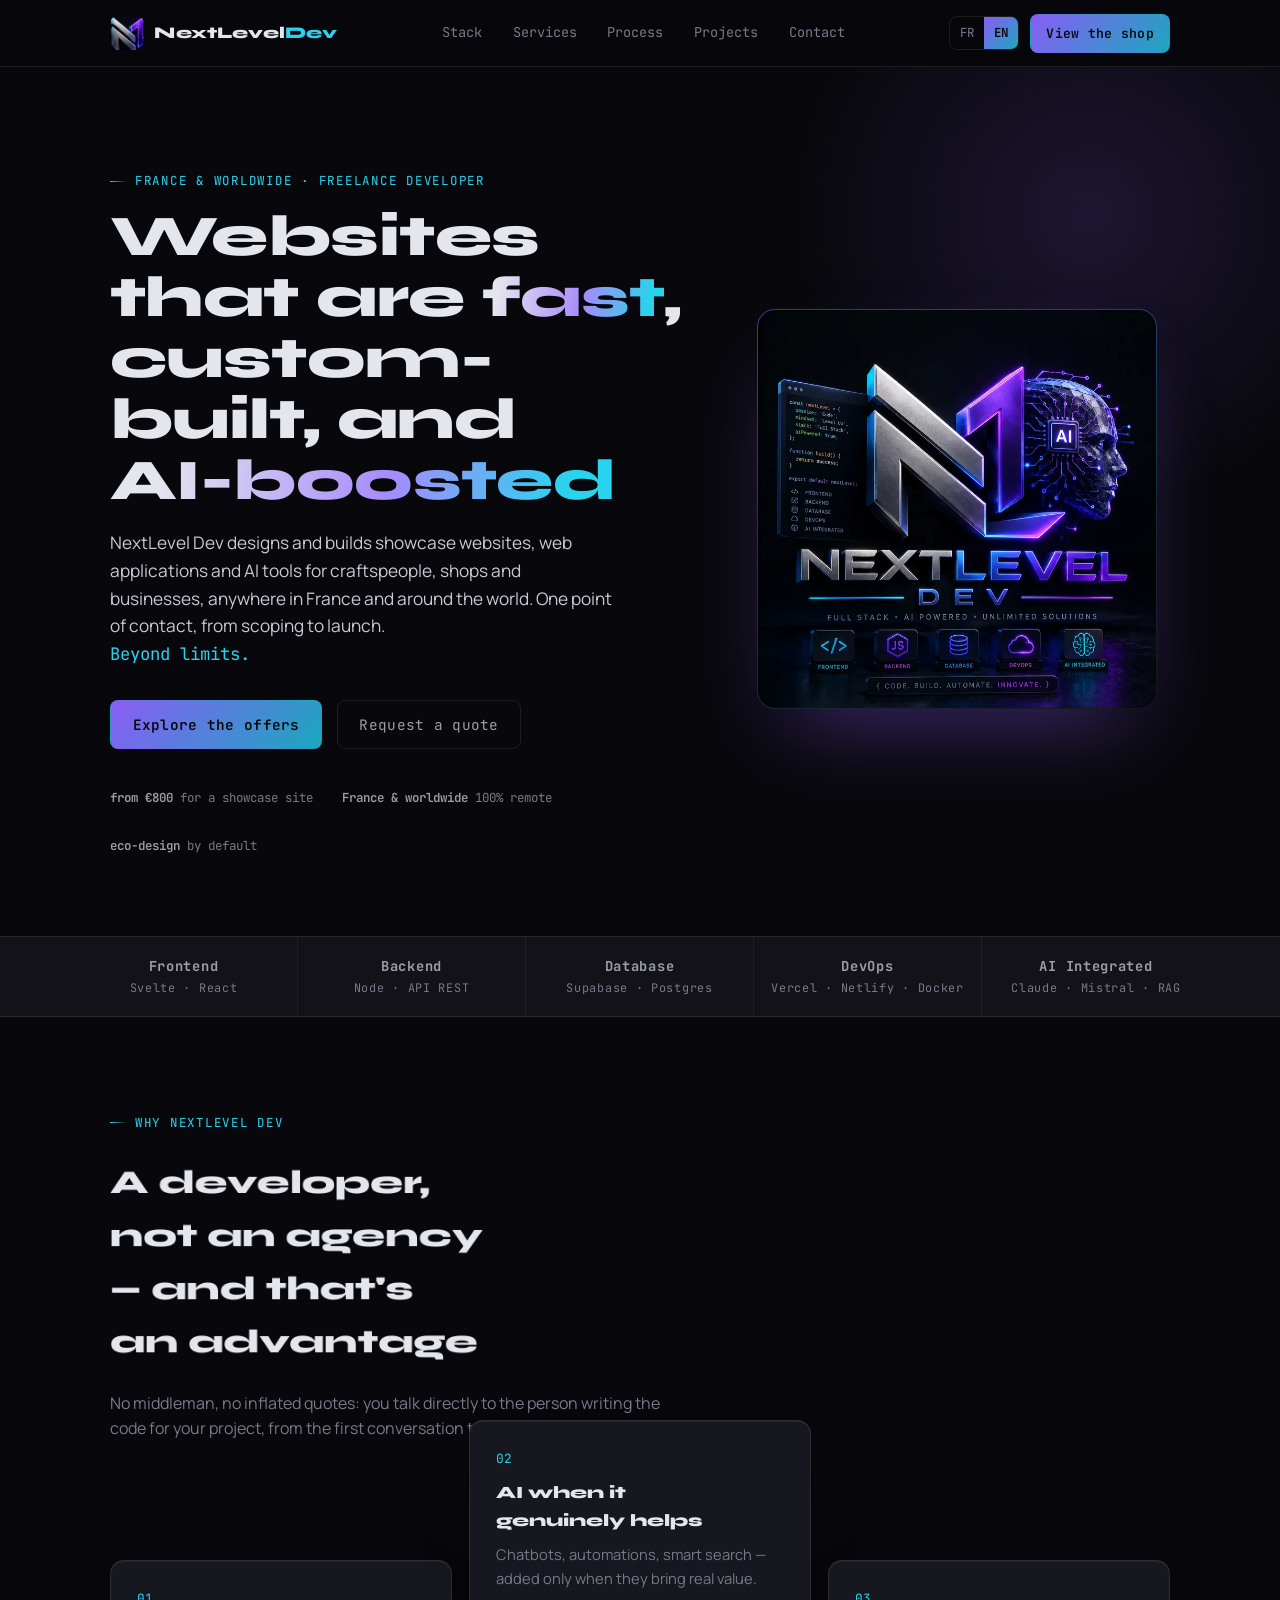
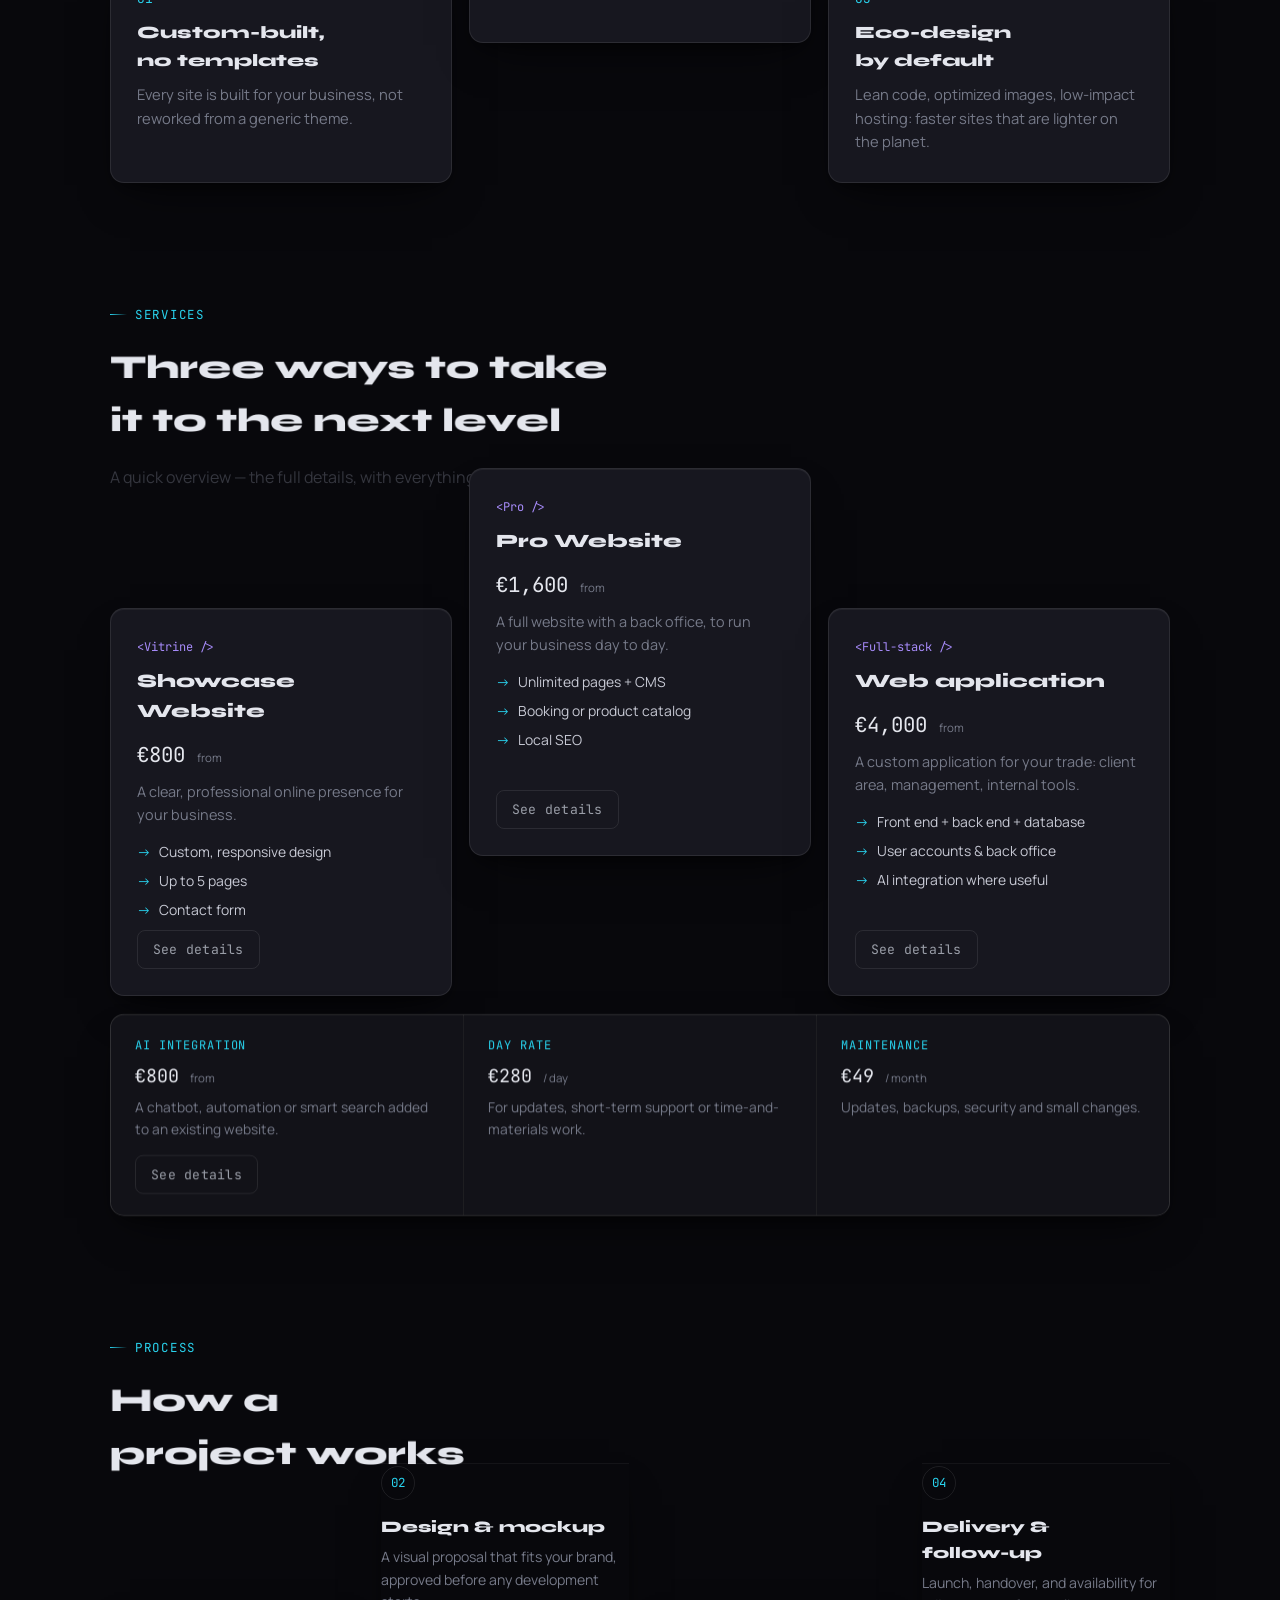
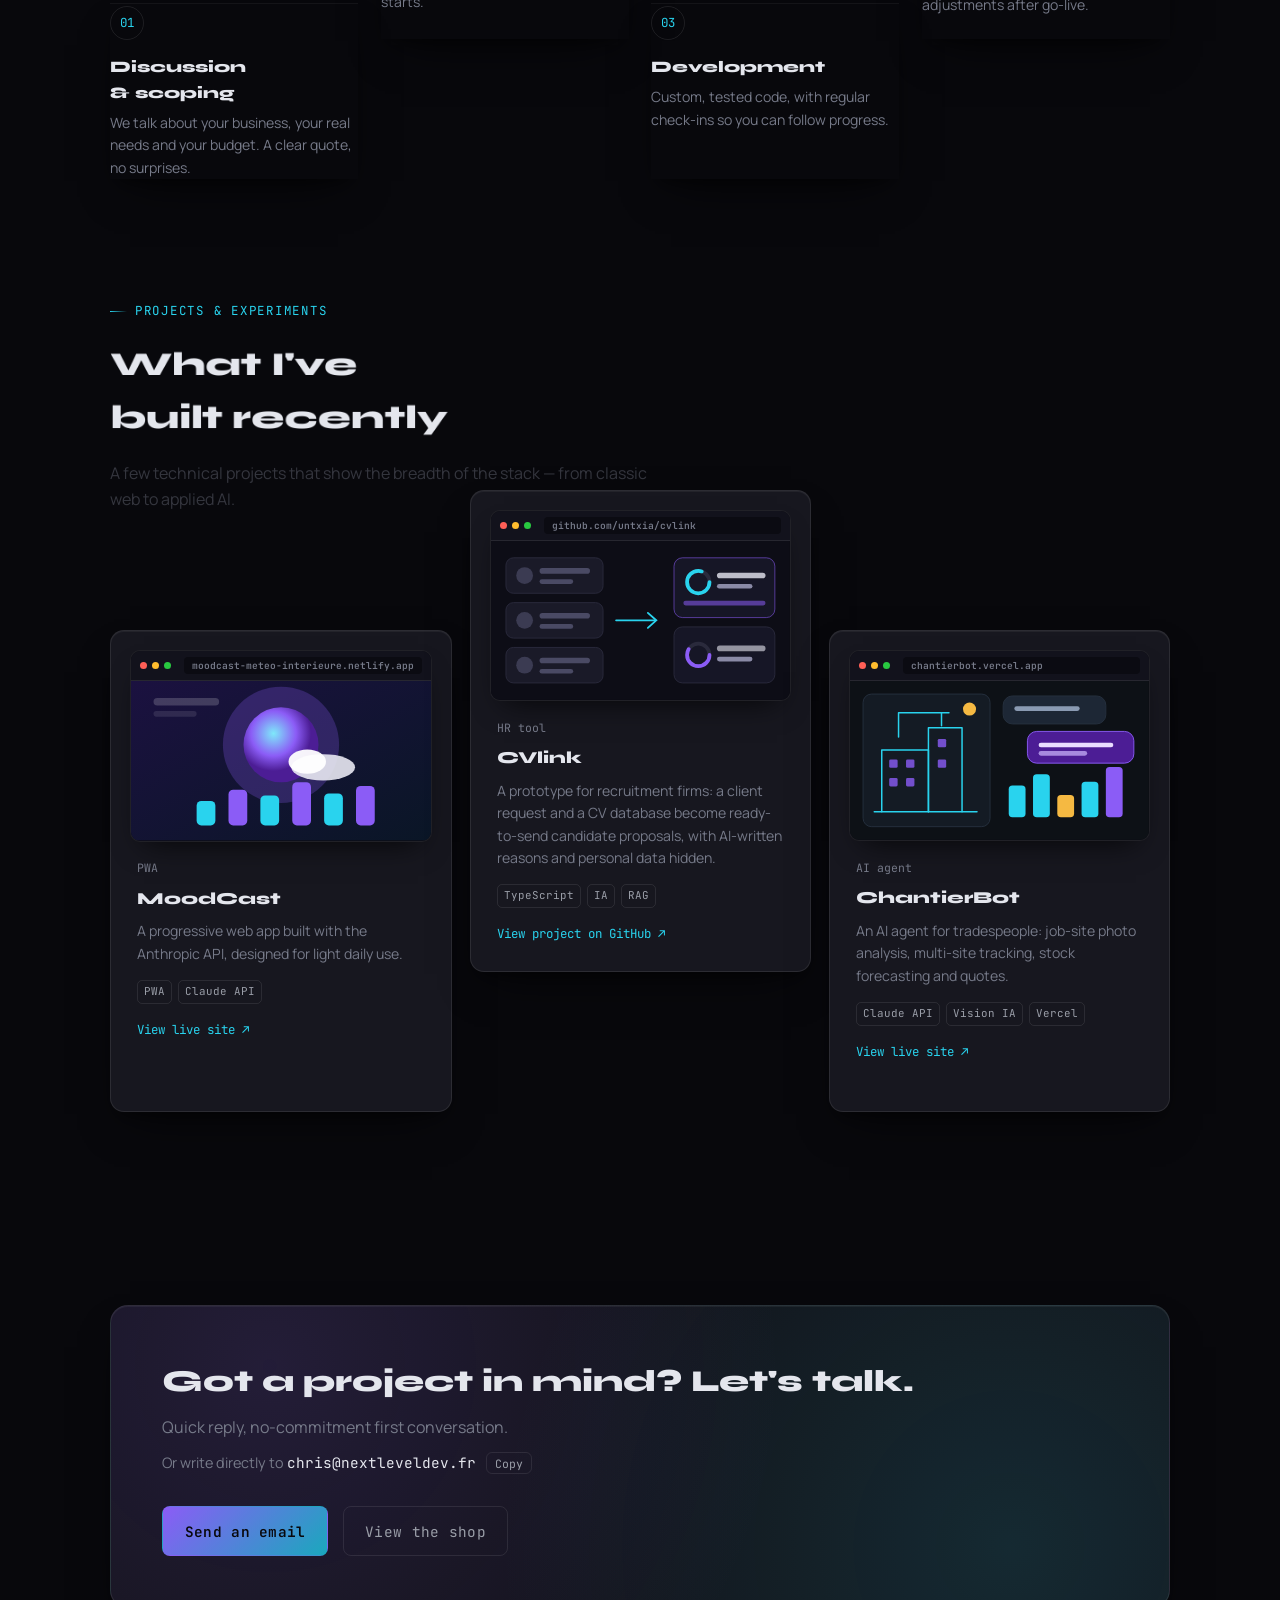
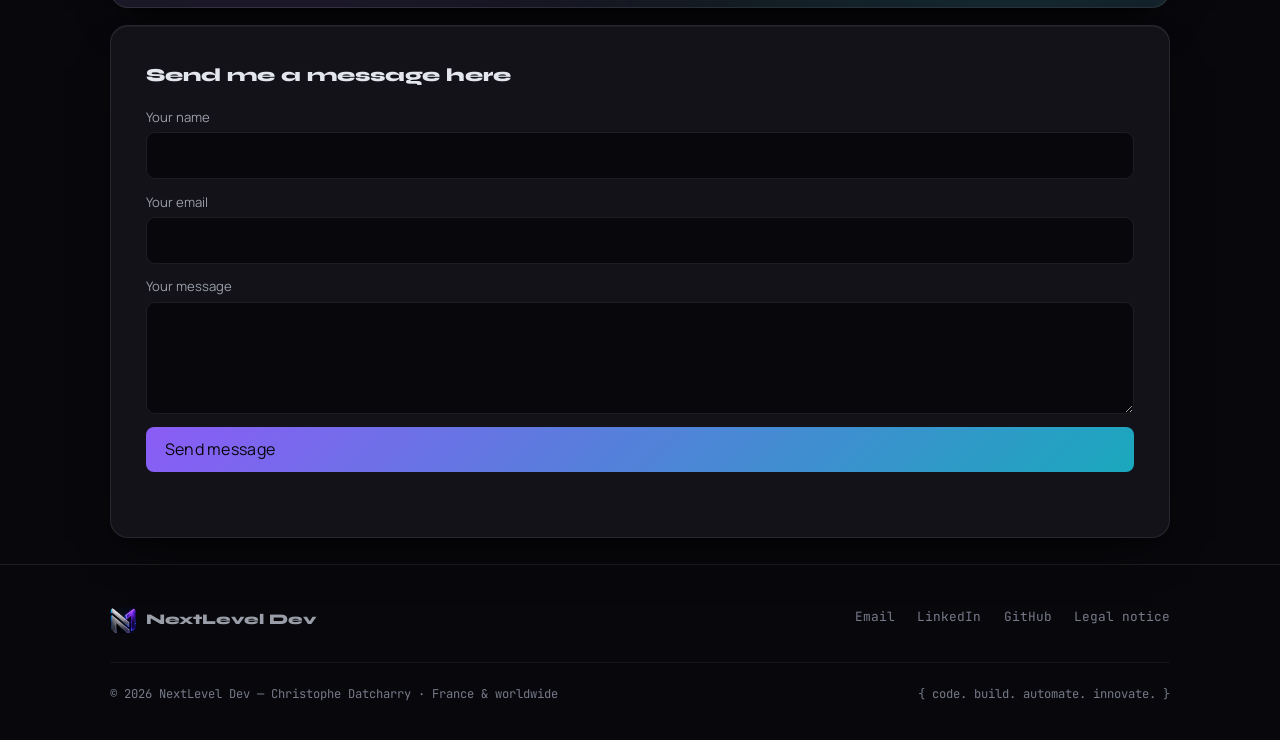
==== commit 190717af: "Landing vivante : cartes flottantes 3D, parallaxe croisée, titres dynamiques, aperçus de projets Co-" ====
--- a/index.html
+++ b/index.html
@@ -638,6 +638,7 @@
 <link rel="preconnect" href="https://fonts.gstatic.com" crossorigin>
 <link href="https://fonts.googleapis.com/css2?family=Syne:wght@700;800&family=JetBrains+Mono:wght@400;500;600&family=Manrope:wght@400;500;600;700&display=swap" rel="stylesheet">
 
+<link rel="stylesheet" href="assets/fx.css">
 </head>
 <body>
 <nav class="nav">
@@ -831,6 +832,7 @@
       </div>
       <div class="work-grid">
         <div class="work-card reveal">
+          <div class="work-shot" aria-hidden="true" data-i18n-skip><div class="shot-bar"><i></i><i></i><i></i><span>moodcast-meteo-interieure.netlify.app</span></div><svg viewBox="0 0 320 170" xmlns="http://www.w3.org/2000/svg"><defs><linearGradient id="mg" x1="0" y1="0" x2="1" y2="1"><stop offset="0" stop-color="#1b1140"/><stop offset="1" stop-color="#0a1626"/></linearGradient><radialGradient id="mo" cx=".4" cy=".35"><stop offset="0" stop-color="#7ee8fa"/><stop offset=".6" stop-color="#8b5cf6"/><stop offset="1" stop-color="#4c1d95"/></radialGradient></defs><rect width="320" height="170" fill="url(#mg)"/><circle class="shot-pulse" cx="160" cy="68" r="62" fill="#8b5cf6" opacity=".25"/><circle cx="160" cy="68" r="40" fill="url(#mo)"/><ellipse cx="205" cy="92" rx="34" ry="14" fill="#e8e8f2" opacity=".9"/><ellipse cx="188" cy="86" rx="20" ry="13" fill="#fff" opacity=".95"/><rect x="24" y="18" width="70" height="8" rx="4" fill="#fff" opacity=".18"/><rect x="24" y="32" width="46" height="6" rx="3" fill="#fff" opacity=".1"/><g class="shot-bars"><rect x="70" y="128" width="20" height="26" rx="5" fill="#29d3ee"/><rect x="104" y="116" width="20" height="38" rx="5" fill="#8b5cf6"/><rect x="138" y="122" width="20" height="32" rx="5" fill="#29d3ee"/><rect x="172" y="108" width="20" height="46" rx="5" fill="#8b5cf6"/><rect x="206" y="120" width="20" height="34" rx="5" fill="#29d3ee"/><rect x="240" y="112" width="20" height="42" rx="5" fill="#8b5cf6"/></g></svg></div>
           <div class="mono">PWA</div>
           <h3>MoodCast</h3>
           <p>Application progressive construite avec l'API Anthropic, pensée pour un usage quotidien léger.</p>
@@ -838,6 +840,7 @@
           <a class="work-link" href="https://moodcast-meteo-interieure.netlify.app" target="_blank" rel="noopener">Voir le site en direct ↗</a>
         </div>
         <div class="work-card reveal">
+          <div class="work-shot" aria-hidden="true" data-i18n-skip><div class="shot-bar"><i></i><i></i><i></i><span>github.com/untxia/cvlink</span></div><svg viewBox="0 0 320 170" xmlns="http://www.w3.org/2000/svg"><rect width="320" height="170" fill="#0d0d16"/><g fill="#1a1a28" stroke="#2a2a3c"><rect x="16" y="18" width="104" height="38" rx="8"/><rect x="16" y="66" width="104" height="38" rx="8"/><rect x="16" y="114" width="104" height="38" rx="8"/></g><g fill="#3b3b52"><circle cx="36" cy="37" r="9"/><circle cx="36" cy="85" r="9"/><circle cx="36" cy="133" r="9"/></g><g fill="#4a4a64"><rect x="52" y="29" width="54" height="6" rx="3"/><rect x="52" y="41" width="36" height="5" rx="2.5"/><rect x="52" y="77" width="54" height="6" rx="3"/><rect x="52" y="89" width="36" height="5" rx="2.5"/><rect x="52" y="125" width="54" height="6" rx="3"/><rect x="52" y="137" width="36" height="5" rx="2.5"/></g><g class="shot-slide" stroke="#29d3ee" stroke-width="2" fill="none" stroke-linecap="round"><path d="M134 85h42"/><path d="M168 77l9 8-9 8"/></g><g fill="#161626" stroke="#8b5cf6" stroke-opacity=".6"><rect x="196" y="18" width="108" height="64" rx="9"/></g><g fill="#161626" stroke="#2a2a3c"><rect x="196" y="92" width="108" height="60" rx="9"/></g><circle cx="222" cy="44" r="12" fill="none" stroke="#2a2a3c" stroke-width="4"/><circle class="shot-pulse" cx="222" cy="44" r="12" fill="none" stroke="#29d3ee" stroke-width="4" stroke-dasharray="60 80" stroke-linecap="round"/><rect x="242" y="34" width="52" height="6" rx="3" fill="#e8e8f2" opacity=".8"/><rect x="242" y="46" width="38" height="5" rx="2.5" fill="#8a8aa6"/><rect x="206" y="64" width="88" height="5" rx="2.5" fill="#8b5cf6" opacity=".55"/><circle cx="222" cy="122" r="12" fill="none" stroke="#2a2a3c" stroke-width="4"/><circle cx="222" cy="122" r="12" fill="none" stroke="#8b5cf6" stroke-width="4" stroke-dasharray="44 80" stroke-linecap="round"/><rect x="242" y="112" width="52" height="6" rx="3" fill="#e8e8f2" opacity=".6"/><rect x="242" y="124" width="38" height="5" rx="2.5" fill="#8a8aa6"/></svg></div>
           <div class="mono">Outil RH</div>
           <h3>CVlink</h3>
           <p>Prototype pour cabinets de recrutement : une demande client et une base de CV deviennent des propositions de candidats prêtes à envoyer, avec motifs rédigés par l'IA et données personnelles masquées.</p>
@@ -845,6 +848,7 @@
           <a class="work-link" href="https://github.com/untxia/cvlink" target="_blank" rel="noopener">Voir le projet sur GitHub ↗</a>
         </div>
         <div class="work-card reveal">
+          <div class="work-shot" aria-hidden="true" data-i18n-skip><div class="shot-bar"><i></i><i></i><i></i><span>chantierbot.vercel.app</span></div><svg viewBox="0 0 320 170" xmlns="http://www.w3.org/2000/svg"><rect width="320" height="170" fill="#0d1116"/><rect x="14" y="14" width="136" height="142" rx="9" fill="#141b24" stroke="#26313f"/><g stroke="#29d3ee" stroke-width="1.6" fill="none" stroke-linecap="round" stroke-linejoin="round"><path d="M34 140V74h50v66"/><path d="M84 140V50h36v90"/><path d="M26 140h110"/><path d="M52 60V34h54"/><path d="M98 34v14"/></g><g fill="#8b5cf6" opacity=".8"><rect x="42" y="84" width="9" height="9" rx="1.5"/><rect x="60" y="84" width="9" height="9" rx="1.5"/><rect x="42" y="104" width="9" height="9" rx="1.5"/><rect x="60" y="104" width="9" height="9" rx="1.5"/><rect x="94" y="62" width="9" height="9" rx="1.5"/><rect x="94" y="84" width="9" height="9" rx="1.5"/></g><circle class="shot-pulse" cx="128" cy="30" r="7" fill="#f5b942"/><g class="shot-slide"><rect x="164" y="16" width="110" height="30" rx="10" fill="#1d2735" stroke="#26313f"/><rect x="176" y="27" width="70" height="5" rx="2.5" fill="#8a9ab2"/><rect x="190" y="54" width="114" height="34" rx="10" fill="#4c1d95" stroke="#8b5cf6"/><rect x="202" y="66" width="80" height="5" rx="2.5" fill="#e9ddff"/><rect x="202" y="75" width="52" height="5" rx="2.5" fill="#cdb8ff" opacity=".7"/></g><g class="shot-bars"><rect x="170" y="112" width="18" height="34" rx="4" fill="#29d3ee"/><rect x="196" y="100" width="18" height="46" rx="4" fill="#29d3ee"/><rect x="222" y="122" width="18" height="24" rx="4" fill="#f5b942"/><rect x="248" y="108" width="18" height="38" rx="4" fill="#29d3ee"/><rect x="274" y="92" width="18" height="54" rx="4" fill="#8b5cf6"/></g></svg></div>
           <div class="mono">Agent IA</div>
           <h3>ChantierBot</h3>
           <p>Agent IA pour artisans : analyse de photos de chantier, suivi multi-chantiers, prévision des stocks et devis.</p>
@@ -968,6 +972,7 @@
   setLang(initial(), false);
 })();
 </script>
+<script src="assets/fx.js"></script>
 <script>
 (function () {
   var reduceMotion = window.matchMedia('(prefers-reduced-motion: reduce)').matches;
--- a/assets/fx.css
+++ b/assets/fx.css
@@ -0,0 +1,85 @@
+/* NextLevel Dev — couche d'animation « site vivant » (landing). Active uniquement si html.fx-on (pas de reduced-motion). */
+@property --fy { syntax: '<length>'; inherits: false; initial-value: 0px; }
+@keyframes fxFloat { 0%,100% { --fy: 0px; } 50% { --fy: -7px; } }
+@keyframes shotPulse { 0%,100% { opacity: .55; transform: scale(1); } 50% { opacity: 1; transform: scale(1.06); } }
+@keyframes shotRise { 0%,100% { transform: scaleY(.82); } 50% { transform: scaleY(1); } }
+@keyframes shotSlide { 0%,100% { transform: translateX(0); } 50% { transform: translateX(6px); } }
+
+:root { --fx-shadow: 0 1px 0 rgba(255,255,255,.05) inset, 0 22px 44px -20px rgba(0,0,0,.75), 0 8px 16px -8px rgba(0,0,0,.55); }
+
+.fx-progress { position: fixed; top: 0; left: 0; height: 2px; width: 100%; z-index: 100; transform-origin: 0 50%; transform: scaleX(var(--fx-p, 0)); background: linear-gradient(90deg, var(--violet), var(--cyan)); pointer-events: none; }
+
+/* cartes séparées et flottantes (le bandeau « value » n'est plus soudé) */
+.fx-on .value-grid { gap: 1.1rem; background: none; border: 0; border-radius: 0; overflow: visible; }
+.fx-on .value-card { border: 1px solid var(--line); border-radius: 14px; }
+
+.fx-on .fx-card {
+  position: relative;
+  box-shadow: var(--fx-shadow);
+  transform-style: preserve-3d;
+  will-change: transform;
+}
+.fx-on .fx-card::after {
+  content: ""; position: absolute; inset: 0; border-radius: inherit; pointer-events: none;
+  background: radial-gradient(420px circle at var(--mx, 50%) var(--my, 0%), rgba(139,92,246,.16), transparent 55%);
+  opacity: 0; transition: opacity .3s ease;
+}
+.fx-on .fx-card:hover::after { opacity: 1; }
+
+/* entrée : depuis la gauche / le bas / la droite, avec un léger basculement 3D */
+.fx-on .fx-card:not(.fx-in) {
+  opacity: 0;
+  translate: var(--ex, 0px) 50px;
+  rotate: 1 0 0 14deg;
+  scale: .94;
+}
+.fx-on .fx-card.fx-in {
+  opacity: 1;
+  translate: 0 calc(var(--py, 0px) + var(--fy));
+  rotate: 1 0 0 0deg;
+  scale: 1;
+  transition: opacity .8s ease, translate .95s cubic-bezier(.2,.7,.2,1), rotate .95s cubic-bezier(.2,.7,.2,1), scale .95s cubic-bezier(.2,.7,.2,1), box-shadow .3s ease, border-color .2s ease;
+  transition-delay: var(--fx-delay, 0s);
+}
+/* en régime établi : parallaxe instantanée + inclinaison 3D */
+.fx-on .fx-card.fx-live {
+  transition: transform .28s ease-out, box-shadow .3s ease, border-color .2s ease;
+  transition-delay: 0s;
+  transform: perspective(900px) rotateX(calc(var(--ry, 0) * 1deg)) rotateY(calc(var(--rx, 0) * 1deg));
+  animation: fxFloat var(--fx-dur, 7s) ease-in-out var(--fx-off, 0s) infinite;
+}
+.fx-on .fx-card.fx-live:hover {
+  border-color: rgba(139,92,246,.5);
+  box-shadow: 0 1px 0 rgba(255,255,255,.07) inset,
+    calc(var(--tx, 0) * -14px) calc(34px + var(--ty, 0) * -10px) 60px -22px rgba(139,92,246,.4),
+    0 14px 24px -12px rgba(0,0,0,.7);
+}
+.fx-on .fx-card.fx-paused { animation-play-state: paused; }
+
+/* titres qui grossissent / rétrécissent au scroll */
+.fx-on .section-head h2 { transform-origin: 0 60%; scale: var(--hs, 1); will-change: scale; }
+.fx-on .section-head p { opacity: var(--ho, 1); }
+.fx-on .hero h1 { transform-origin: 0 50%; }
+.fx-on .hero-copy-fx { translate: 0 var(--hy, 0px); }
+.fx-on .hero-art-frame { box-shadow: 0 40px 80px -30px rgba(139,92,246,.45), 0 18px 30px -16px rgba(0,0,0,.8); }
+
+/* aperçus de projets */
+.work-shot {
+  margin: -0.4rem -0.4rem 1.1rem; border-radius: 10px; overflow: hidden;
+  border: 1px solid var(--line); background: #0b0b12;
+  box-shadow: 0 14px 28px -14px rgba(0,0,0,.8);
+}
+.fx-on .work-shot { transform: translateZ(34px); transition: transform .3s ease; }
+.shot-bar { display: flex; align-items: center; gap: 5px; padding: 6px 9px; background: #12121c; border-bottom: 1px solid var(--line); }
+.shot-bar i { width: 7px; height: 7px; border-radius: 50%; background: #3a3a4a; }
+.shot-bar i:nth-child(1) { background: #ff5f57; } .shot-bar i:nth-child(2) { background: #febc2e; } .shot-bar i:nth-child(3) { background: #28c840; }
+.shot-bar span { margin-left: 8px; flex: 1; font: 600 .6rem 'JetBrains Mono', monospace; color: var(--text-dim); background: #0b0b12; border-radius: 4px; padding: 2px 8px; overflow: hidden; white-space: nowrap; text-overflow: ellipsis; }
+.work-shot svg, .work-shot img { display: block; width: 100%; height: auto; }
+.fx-on .shot-pulse { animation: shotPulse 3.6s ease-in-out infinite; transform-box: fill-box; transform-origin: center; }
+.fx-on .shot-bars rect { animation: shotRise 3s ease-in-out infinite; transform-box: fill-box; transform-origin: bottom; }
+.fx-on .shot-bars rect:nth-child(2n) { animation-delay: -1s; } .fx-on .shot-bars rect:nth-child(3n) { animation-delay: -2s; }
+.fx-on .shot-slide { animation: shotSlide 4s ease-in-out infinite; }
+
+@media (max-width: 860px) {
+  .fx-on .fx-card:not(.fx-in) { translate: 0 36px; }
+}
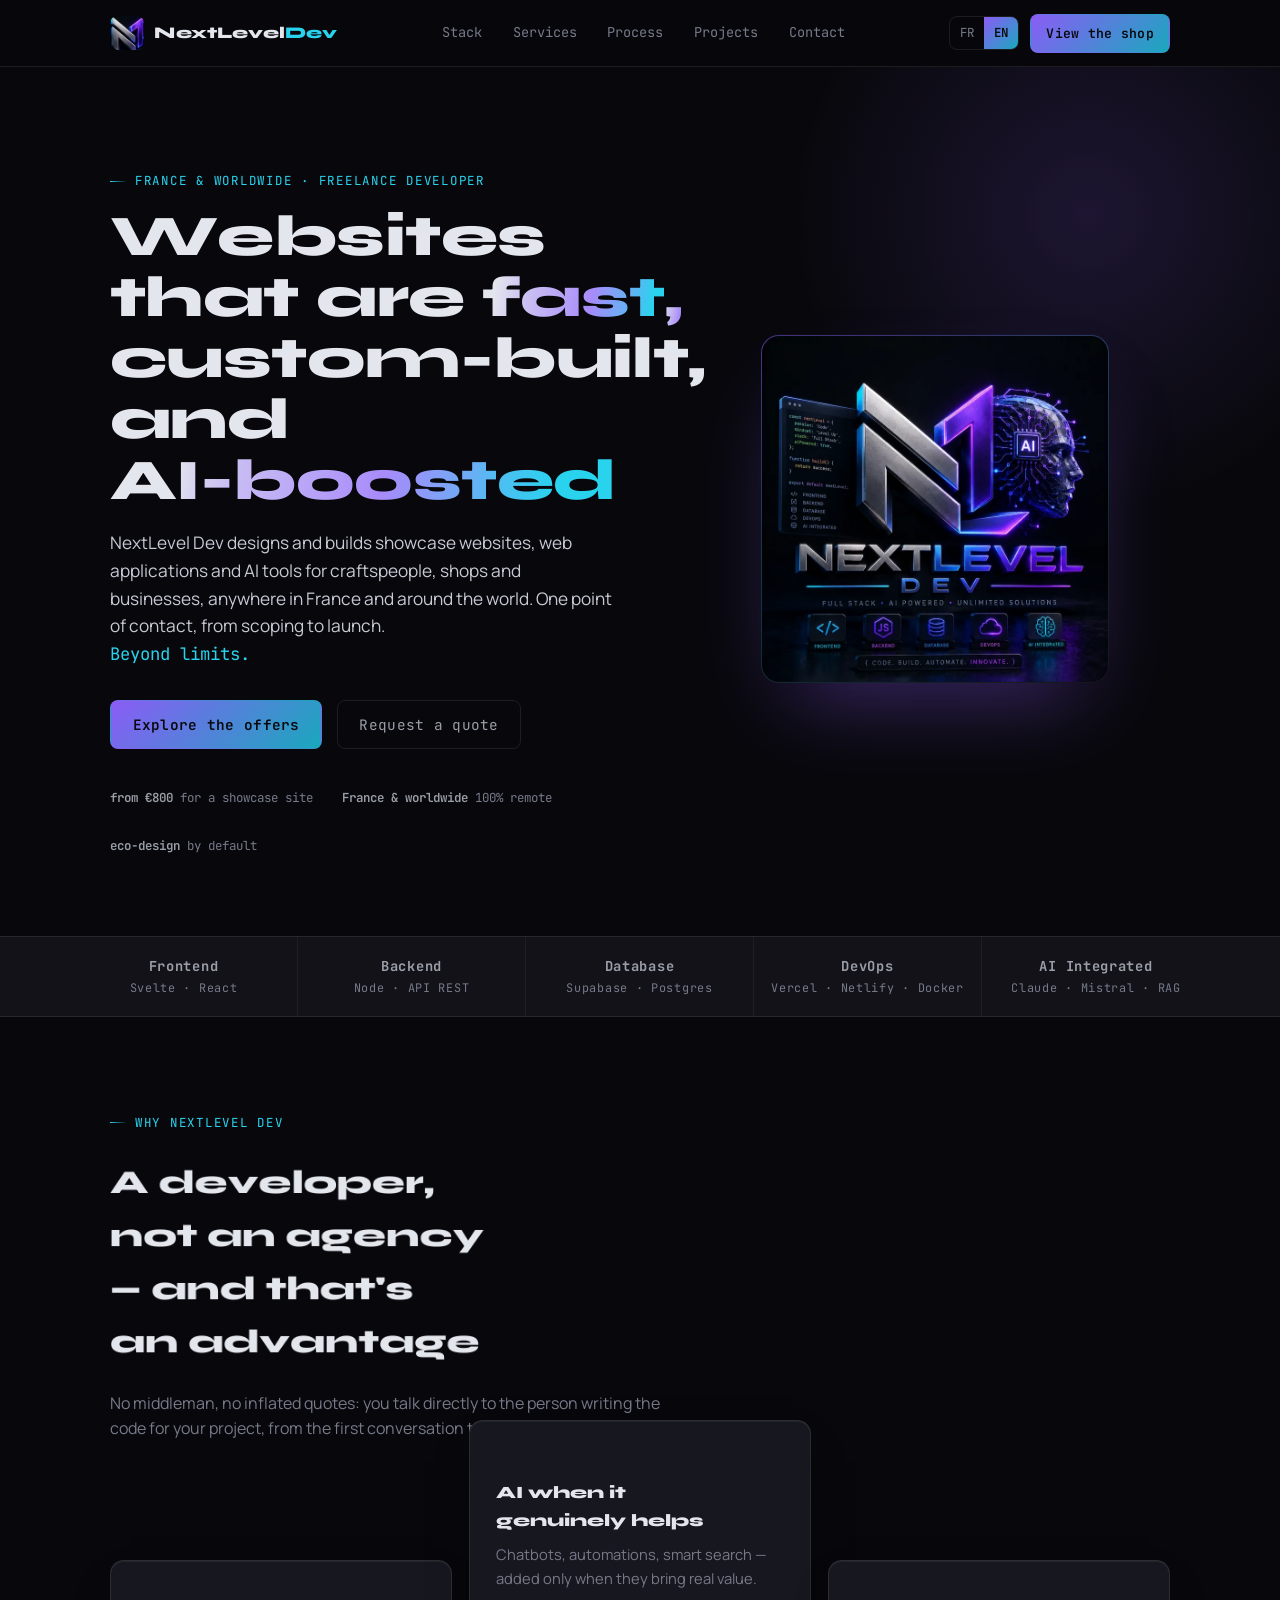
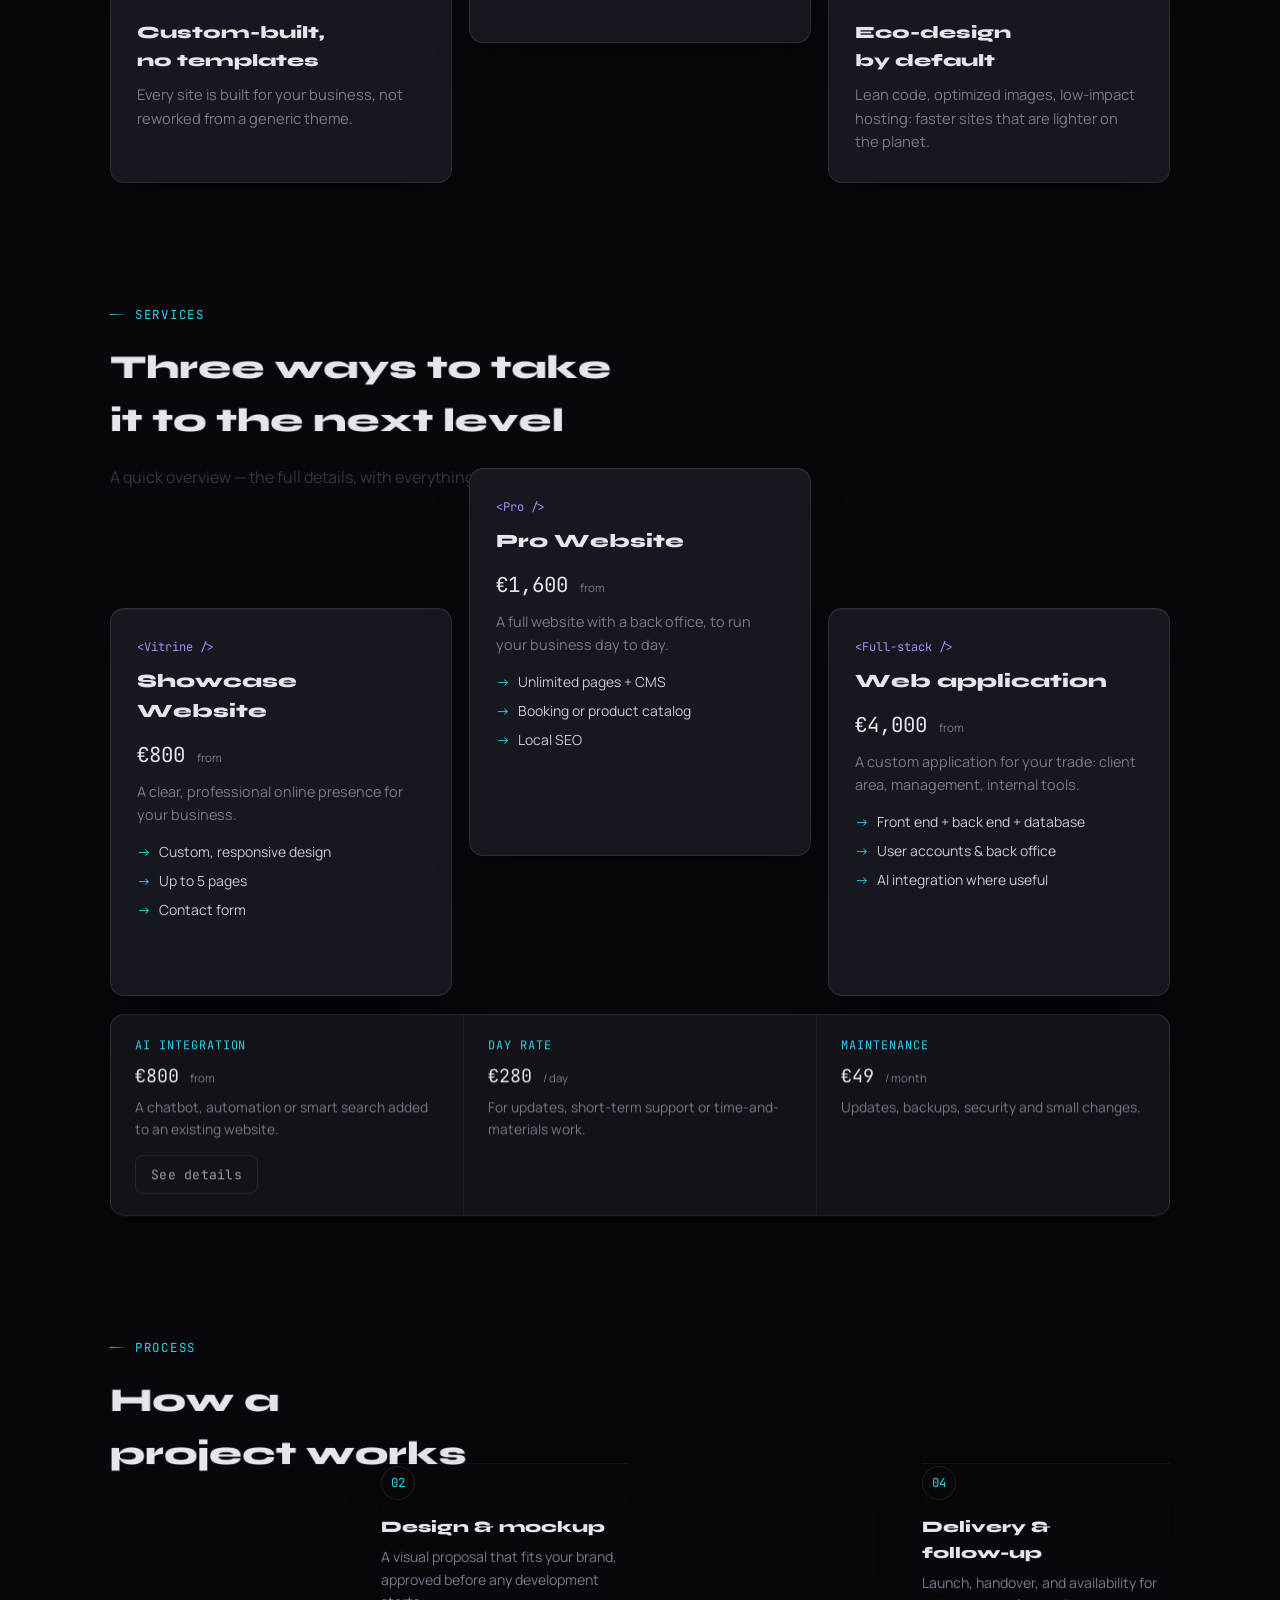
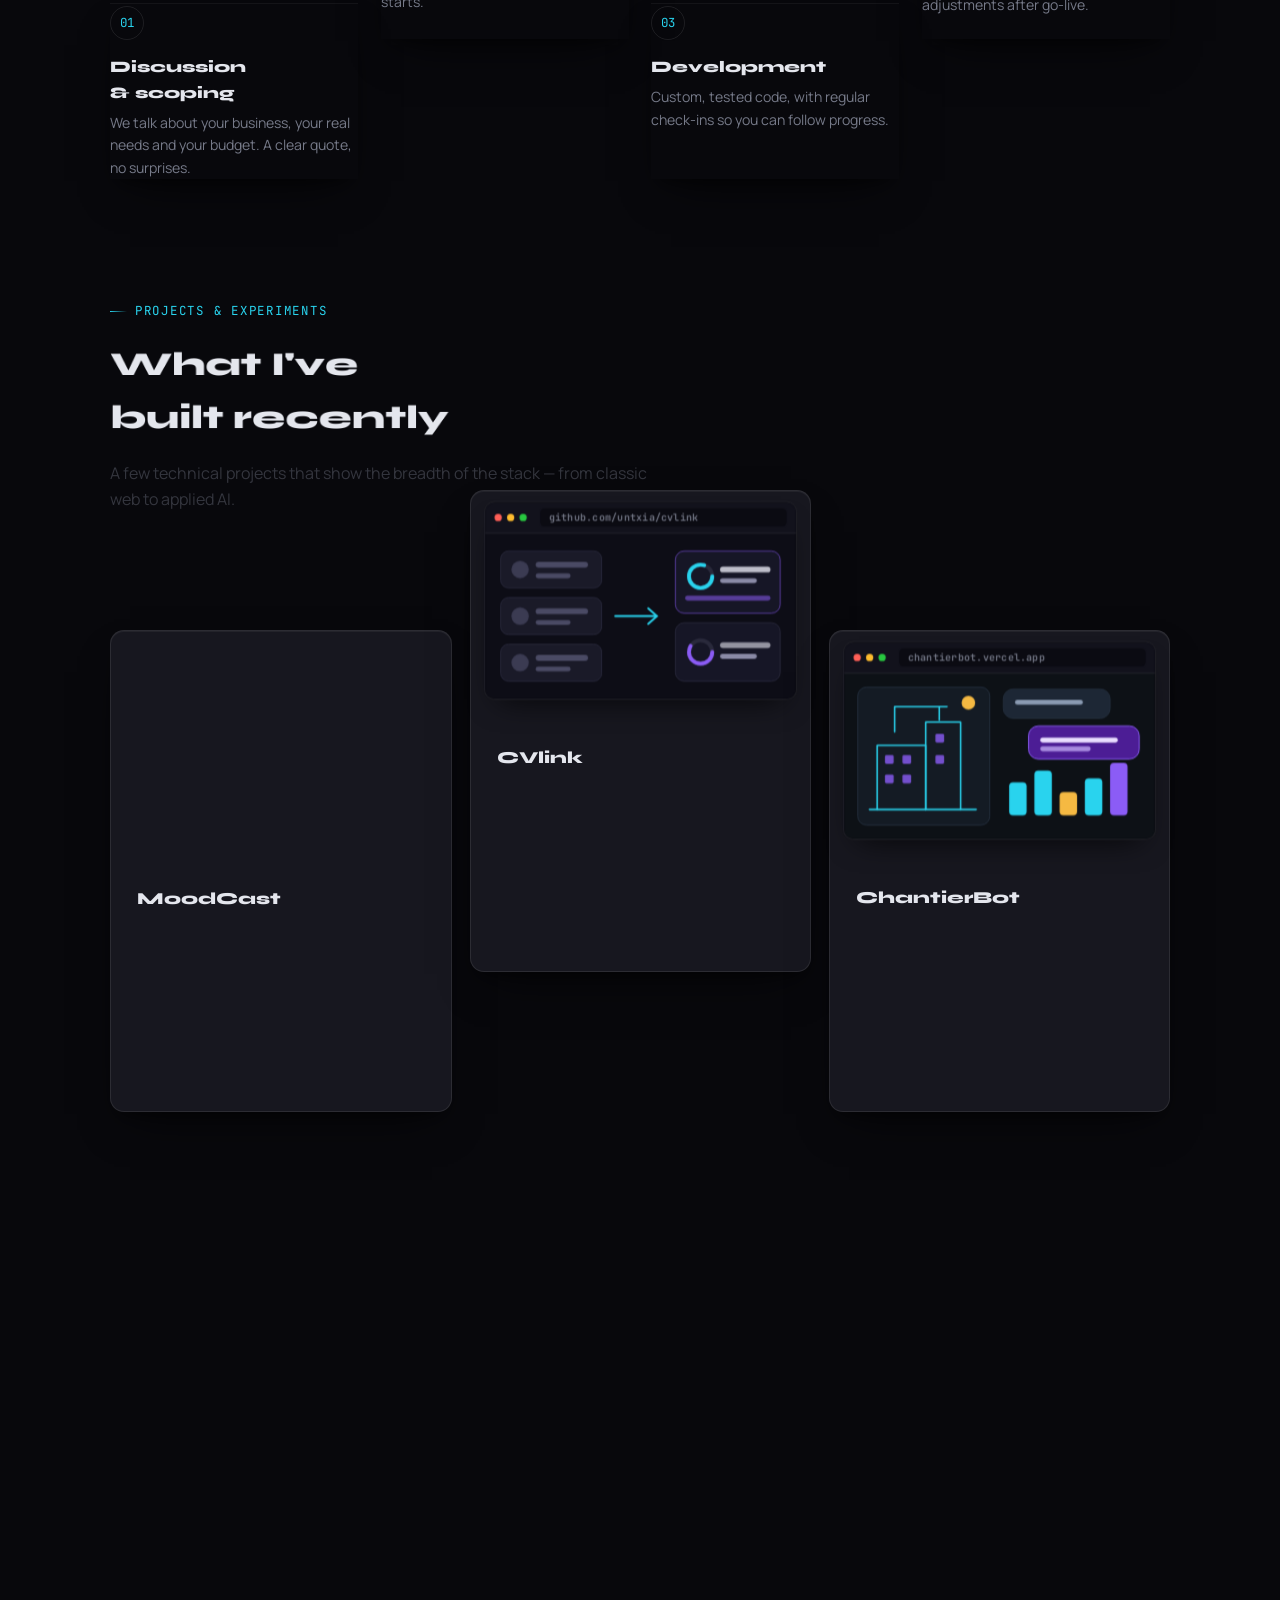
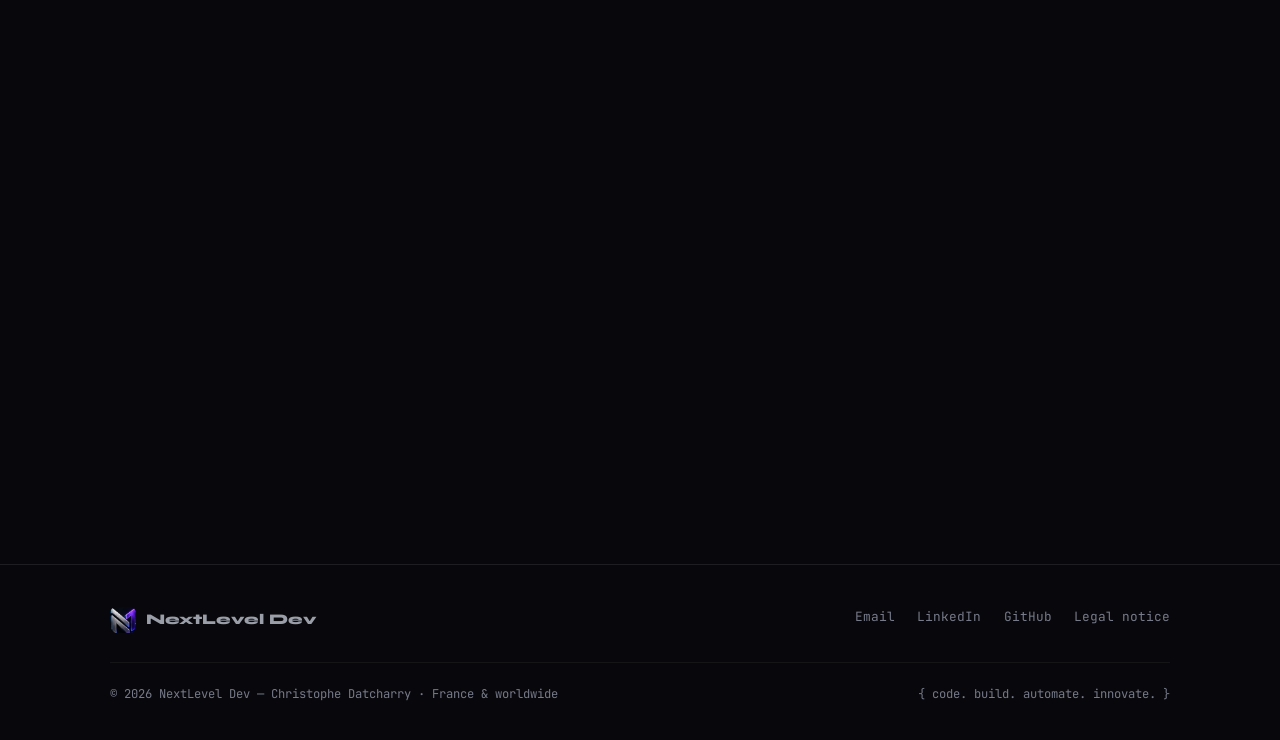
==== commit 87776483: "Effet lettres : les lettres des titres arrivent de partout au scroll et se replacent en phrase (tout" ====
--- a/index.html
+++ b/index.html
@@ -639,6 +639,7 @@
 <link href="https://fonts.googleapis.com/css2?family=Syne:wght@700;800&family=JetBrains+Mono:wght@400;500;600&family=Manrope:wght@400;500;600;700&display=swap" rel="stylesheet">
 
 <link rel="stylesheet" href="assets/fx.css">
+<link rel="stylesheet" href="assets/letters.css">
 </head>
 <body>
 <nav class="nav">
@@ -910,6 +911,7 @@
   </div>
 </footer>
 
+<script src="assets/letters.js"></script>
 <script>
 (function () {
   var DICT = {"Méthode": "Process", "Projets": "Projects", "Voir la boutique": "View the shop", "France & international · Développeur freelance": "France & worldwide · Freelance developer", "Des sites": "Websites that are", "rapides": "fast", ", sur mesure, et": ", custom-built, and", "boostés à l'IA": "AI-boosted", "NextLevel Dev conçoit et développe des sites vitrines, des applications web et des outils IA pour les artisans, commerces et entreprises, partout en France et à l'international. Un seul interlocuteur, du cadrage à la mise en ligne.": "NextLevel Dev designs and builds showcase websites, web applications and AI tools for craftspeople, shops and businesses, anywhere in France and around the world. One point of contact, from scoping to launch.", "Au-delà des limites.": "Beyond limits.", "Découvrir les offres": "Explore the offers", "Demander un devis": "Request a quote", "dès 800 €": "from €800", "le site vitrine": "for a showcase site", "France & monde": "France & worldwide", "100 % à distance": "100% remote", "éco-conception": "eco-design", "par défaut": "by default", "Pourquoi NextLevel Dev": "Why NextLevel Dev", "Un développeur, pas une agence — et c'est un avantage": "A developer, not an agency — and that's an advantage", "Pas d'intermédiaire, pas de sur-devis : vous parlez directement à la personne qui code votre projet, du premier échange à la mise en ligne.": "No middleman, no inflated quotes: you talk directly to the person writing the code for your project, from the first conversation to launch.", "Sur mesure, pas de template": "Custom-built, no templates", "Chaque site est construit pour votre activité, pas retapé depuis un thème générique.": "Every site is built for your business, not reworked from a generic theme.", "IA quand elle sert vraiment": "AI when it genuinely helps", "Chatbot, automatisations, recherche intelligente — intégrés seulement quand ils apportent une vraie valeur.": "Chatbots, automations, smart search — added only when they bring real value.", "Éco-conception par défaut": "Eco-design by default", "Code allégé, images optimisées, hébergement sobre : des sites rapides et plus légers pour la planète.": "Lean code, optimized images, low-impact hosting: faster sites that are lighter on the planet.", "Trois façons de passer au niveau supérieur": "Three ways to take it to the next level", "Un aperçu rapide — le détail complet, avec les fonctionnalités incluses, est dans la boutique.": "A quick overview — the full details, with everything included, are in the shop.", "Site Vitrine": "Showcase Website", "800 €": "€800", "à partir de": "from", "Une présence en ligne claire et professionnelle pour votre activité.": "A clear, professional online presence for your business.", "Design sur mesure, responsive": "Custom, responsive design", "Jusqu'à 5 pages": "Up to 5 pages", "Formulaire de contact": "Contact form", "Voir le détail": "See details", "Site Pro": "Pro Website", "1 600 €": "€1,600", "Un site complet avec back-office, pour gérer votre activité au quotidien.": "A full website with a back office, to run your business day to day.", "Pages illimitées + CMS": "Unlimited pages + CMS", "Réservation ou catalogue": "Booking or product catalog", "Référencement local (SEO)": "Local SEO", "Application web": "Web application", "4 000 €": "€4,000", "Une application sur mesure pour votre métier : espace client, gestion, outils internes.": "A custom application for your trade: client area, management, internal tools.", "Front + back + base de données": "Front end + back end + database", "Comptes utilisateurs & back-office": "User accounts & back office", "IA intégrable si utile": "AI integration where useful", "Intégration IA": "AI integration", "Chatbot, automatisation ou recherche intelligente ajoutés à un site existant.": "A chatbot, automation or smart search added to an existing website.", "Tarif journalier": "Day rate", "280 €": "€280", "/ jour": "/ day", "Pour les évolutions, renforts ponctuels ou missions en régie.": "For updates, short-term support or time-and-materials work.", "Maintenance": "Maintenance", "49 €": "€49", "/ mois": "/ month", "Mises à jour, sauvegardes, sécurité et petites modifications.": "Updates, backups, security and small changes.", "Comment se déroule un projet": "How a project works", "Échange & cadrage": "Discussion & scoping", "On discute de votre activité, vos besoins réels et votre budget. Devis clair, sans surprise.": "We talk about your business, your real needs and your budget. A clear quote, no surprises.", "Design & maquette": "Design & mockup", "Une proposition visuelle adaptée à votre image, validée avant tout développement.": "A visual proposal that fits your brand, approved before any development starts.", "Développement": "Development", "Code sur mesure, testé, avec des points d'étape réguliers pour suivre l'avancement.": "Custom, tested code, with regular check-ins so you can follow progress.", "Livraison & suivi": "Delivery & follow-up", "Mise en ligne, prise en main, et disponibilité pour les ajustements après lancement.": "Launch, handover, and availability for adjustments after go-live.", "Projets & expérimentations": "Projects & experiments", "Ce que j'ai construit récemment": "What I've built recently", "Quelques projets techniques qui montrent l'étendue du stack — du web classique à l'IA appliquée.": "A few technical projects that show the breadth of the stack — from classic web to applied AI.", "Veille d'offres": "Job monitoring", "Agent IA qui surveille les offres d'emploi (France Travail, Adzuna), les note avec Claude et notifie sur Telegram.": "An AI agent that monitors job postings (France Travail, Adzuna), scores them with Claude and sends alerts on Telegram.", "Application progressive construite avec l'API Anthropic, pensée pour un usage quotidien léger.": "A progressive web app built with the Anthropic API, designed for light daily use.", "Assistant conversationnel": "Conversational assistant", "App conversationnelle SvelteKit + Mistral AI, développée en équipe avec PocketBase.": "A conversational app built with SvelteKit + Mistral AI, developed as a team with PocketBase.", "Un projet en tête ? Parlons-en.": "Got a project in mind? Let's talk.", "Réponse rapide, premier échange sans engagement.": "Quick reply, no-commitment first conversation.", "Écrire un email": "Send an email", "© 2026 NextLevel Dev — Christophe Datcharry · France & international": "© 2026 NextLevel Dev — Christophe Datcharry · France & worldwide", "Mentions légales": "Legal notice", "Outil RH": "HR tool", "Prototype pour cabinets de recrutement : une demande client et une base de CV deviennent des propositions de candidats prêtes à envoyer, avec motifs rédigés par l'IA et données personnelles masquées.": "A prototype for recruitment firms: a client request and a CV database become ready-to-send candidate proposals, with AI-written reasons and personal data hidden.", "Agent IA": "AI agent", "Agent IA pour artisans : analyse de photos de chantier, suivi multi-chantiers, prévision des stocks et devis.": "An AI agent for tradespeople: job-site photo analysis, multi-site tracking, stock forecasting and quotes.", "Voir le site en direct ↗": "View live site ↗", "Voir le projet sur GitHub ↗": "View project on GitHub ↗", "Ou écrivez directement à": "Or write directly to", "Envoyez-moi un message ici": "Send me a message here", "Votre nom": "Your name", "Votre email": "Your email", "Votre message": "Your message", "Ne pas remplir": "Do not fill in"};
--- a/assets/letters.css
+++ b/assets/letters.css
@@ -0,0 +1,25 @@
+/* NextLevel Dev — lettres qui arrivent de partout au scroll. Actif uniquement si html.lt-on (pas de reduced-motion). */
+html.lt-on, html.lt-on body { overflow-x: clip; }
+.lt-on .lt-w { display: inline-block; white-space: nowrap; }
+.lt-on .lt {
+  display: inline-block;
+  opacity: 0;
+  translate: var(--lx, 0) var(--ly, 0);
+  rotate: var(--lr, 0deg);
+  scale: .35;
+  will-change: translate, rotate, scale, opacity;
+}
+.lt-on .lt-in .lt, .lt-on .lt-in.lt {
+  opacity: 1; translate: 0 0; rotate: 0deg; scale: 1;
+  transition: opacity .55s ease var(--ld, 0s),
+              translate 1.05s cubic-bezier(.16,.84,.3,1) var(--ld, 0s),
+              rotate 1.05s cubic-bezier(.16,.84,.3,1) var(--ld, 0s),
+              scale 1.05s cubic-bezier(.16,.84,.3,1) var(--ld, 0s);
+}
+/* dégradé du titre d'accueil, réparti lettre par lettre */
+.lt-on .grad .lt {
+  background: linear-gradient(100deg, var(--chrome) 10%, var(--violet-2) 55%, var(--cyan) 90%);
+  background-size: calc(var(--gn, 2) * 100%) 100%;
+  background-position: calc(var(--gi, 0) / (var(--gn, 2) - 1) * 100%) 0;
+  -webkit-background-clip: text; background-clip: text; color: transparent;
+}
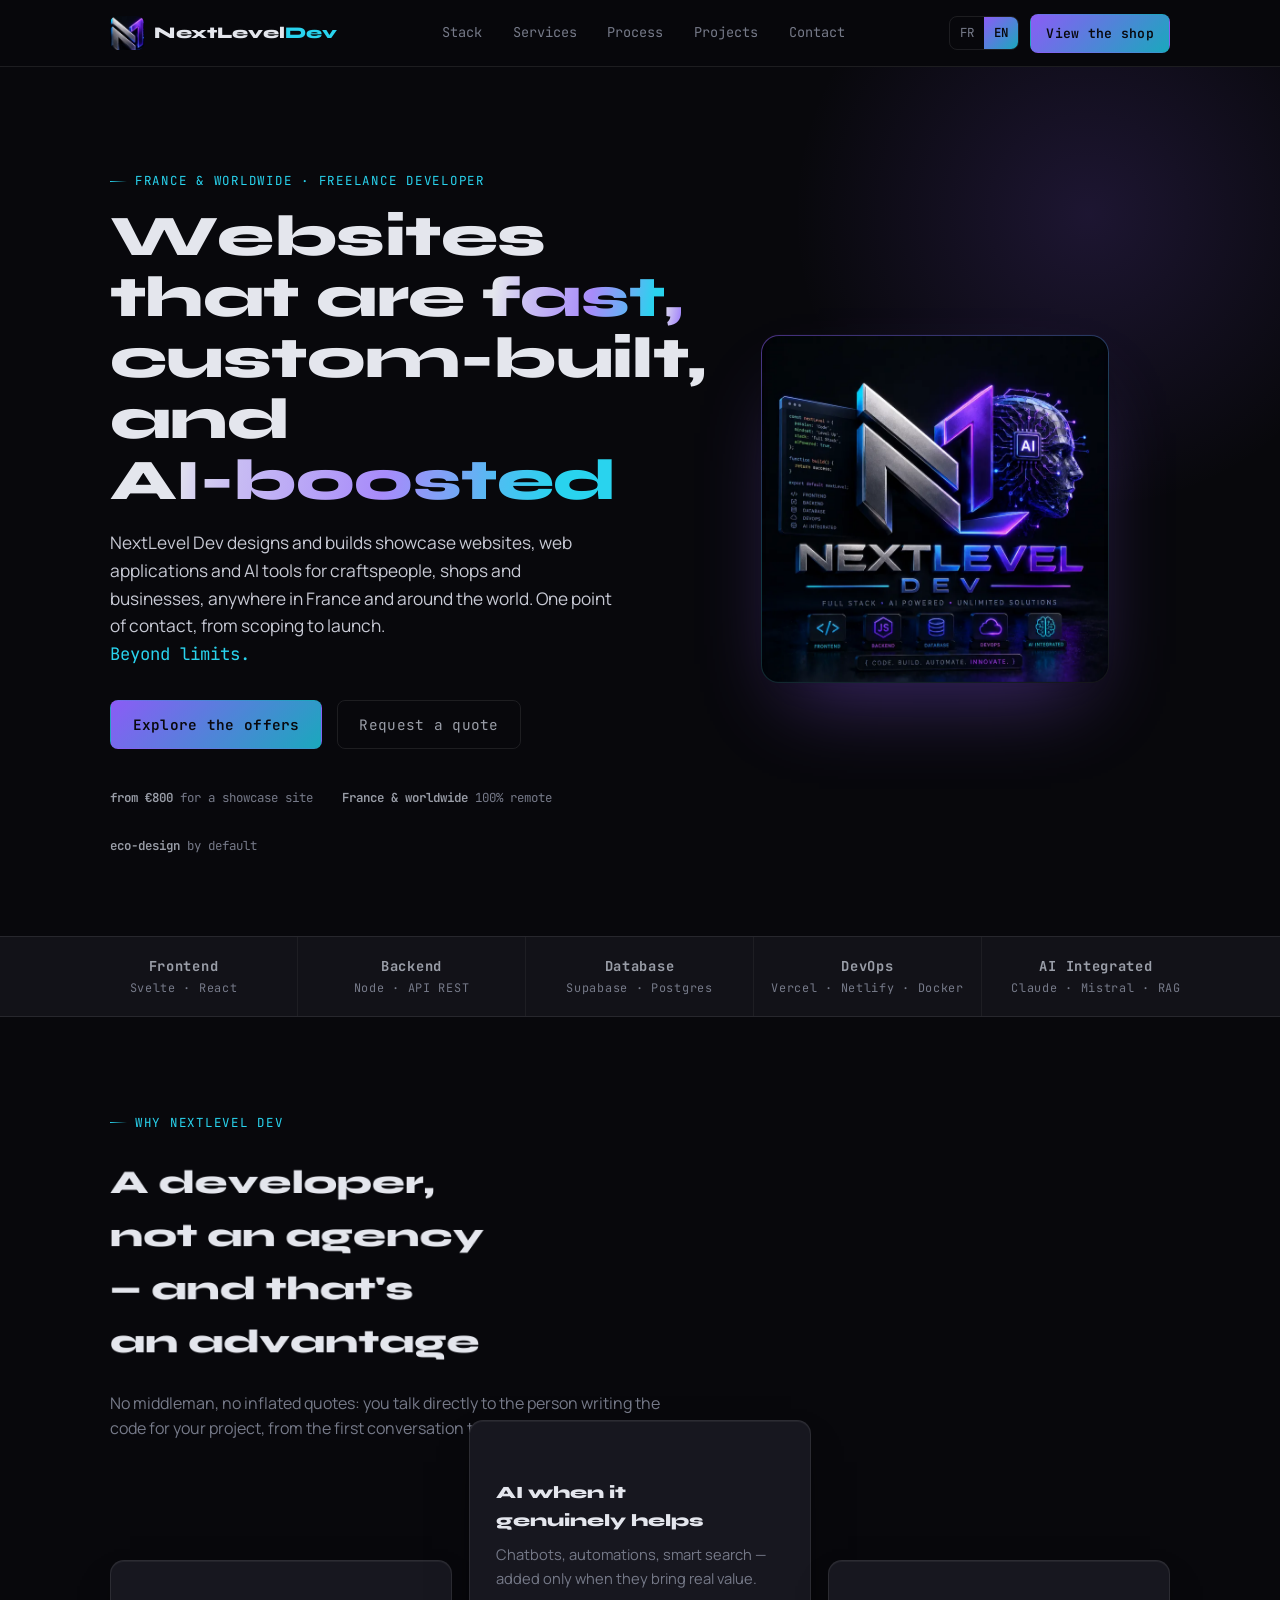
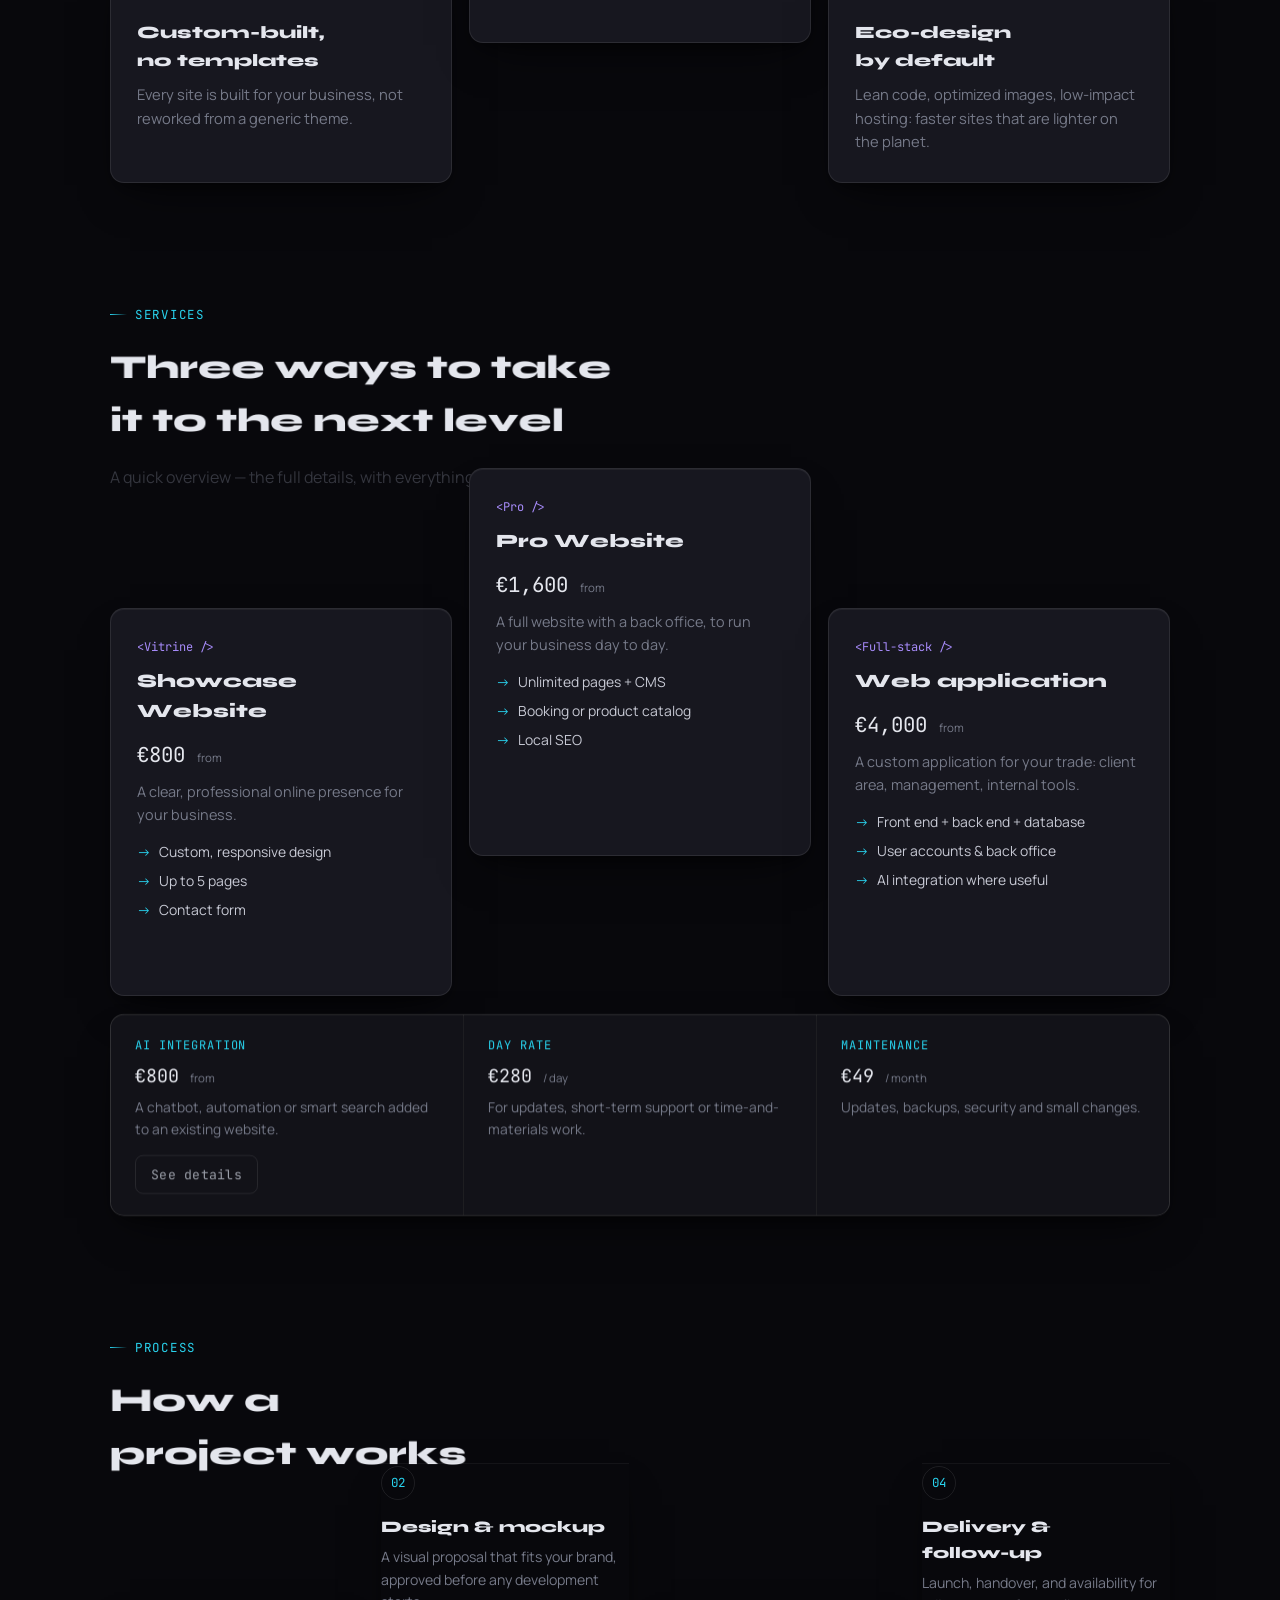
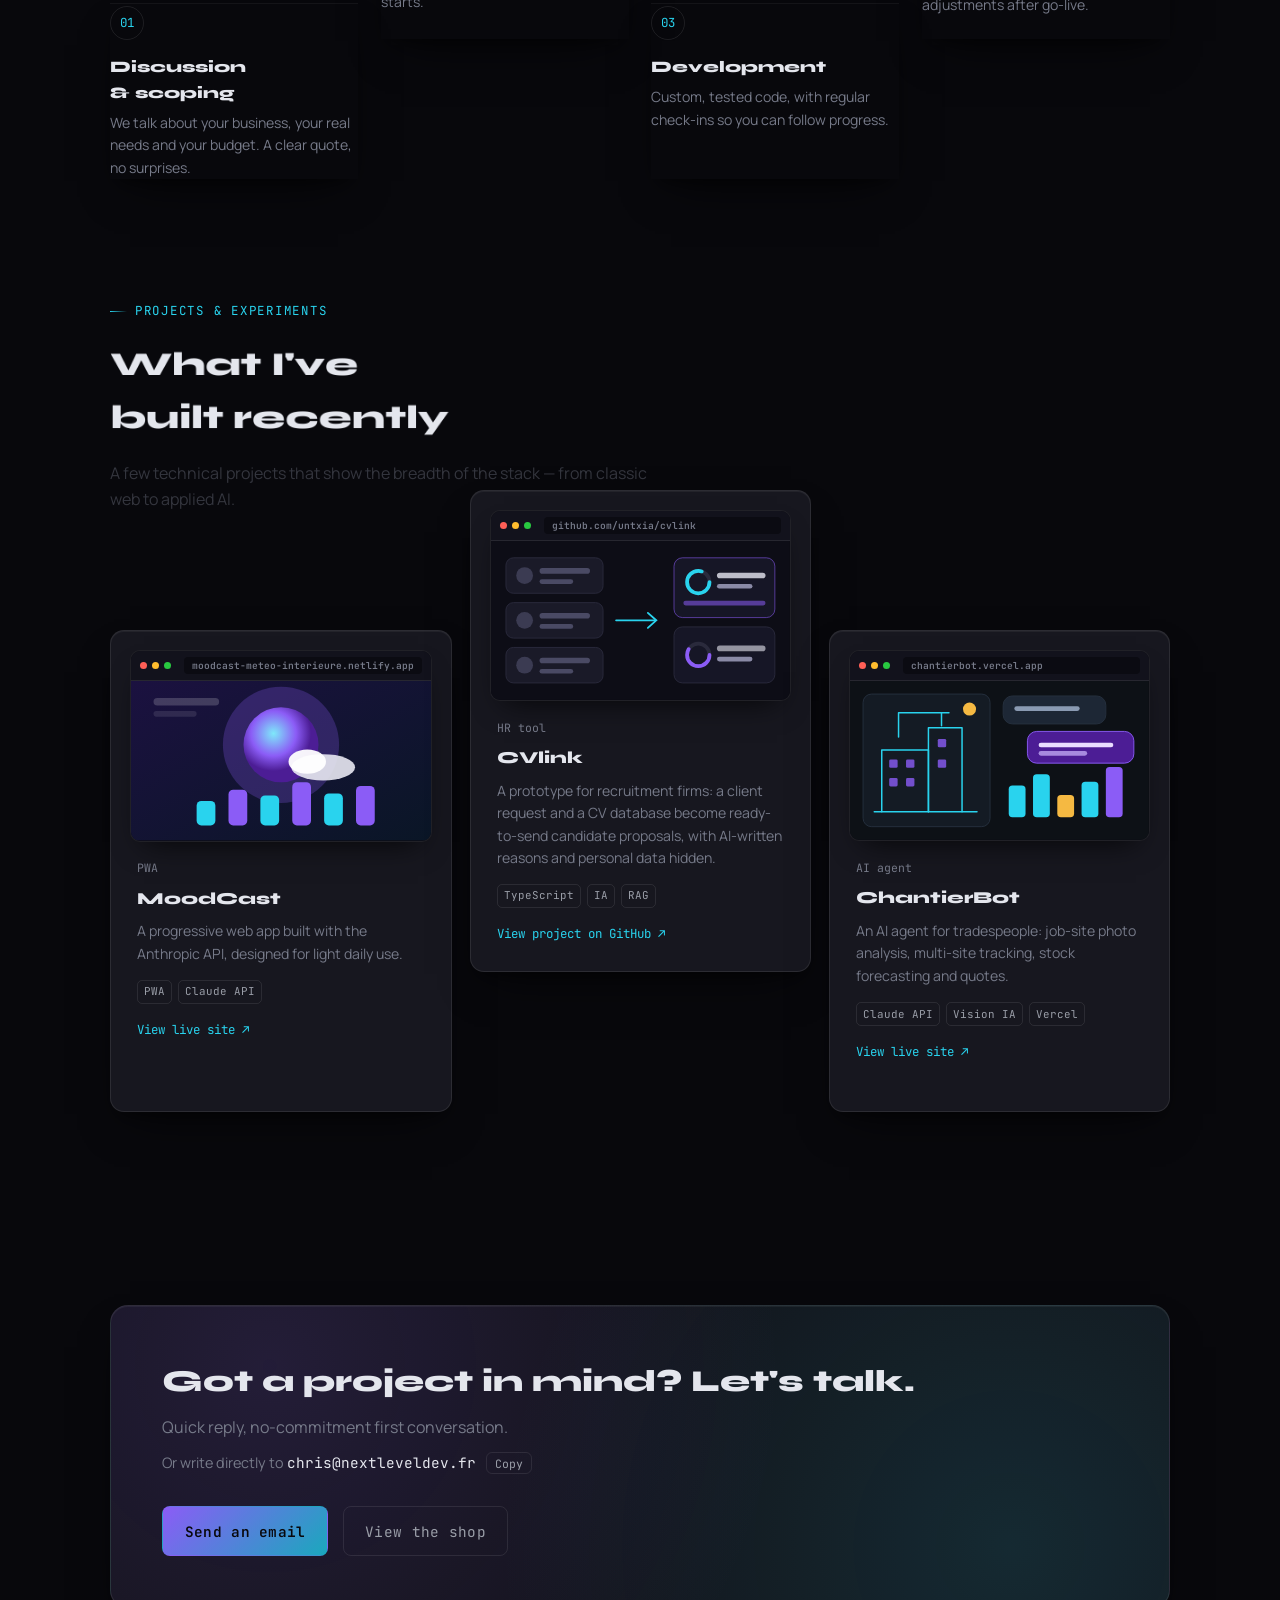
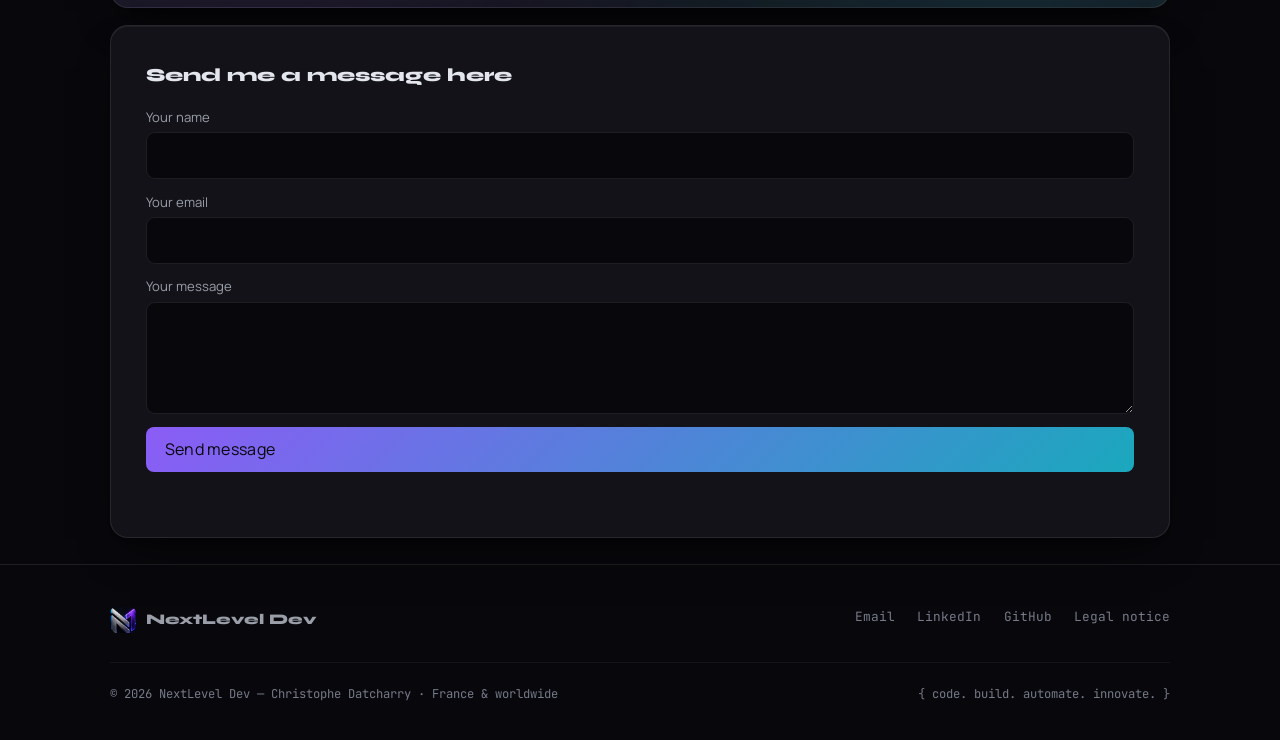
==== commit 8f81ac99: "Mesure d'audience Umami (sans cookie) + confidentialité mise à jour (formulaires, statistiques) Co-A" ====
--- a/index.html
+++ b/index.html
@@ -640,6 +640,7 @@
 
 <link rel="stylesheet" href="assets/fx.css">
 <link rel="stylesheet" href="assets/letters.css">
+<script defer src="https://cloud.umami.is/script.js" data-website-id="9d1f5cf3-93de-4ce5-8c79-342e6d58c234"></script>
 </head>
 <body>
 <nav class="nav">
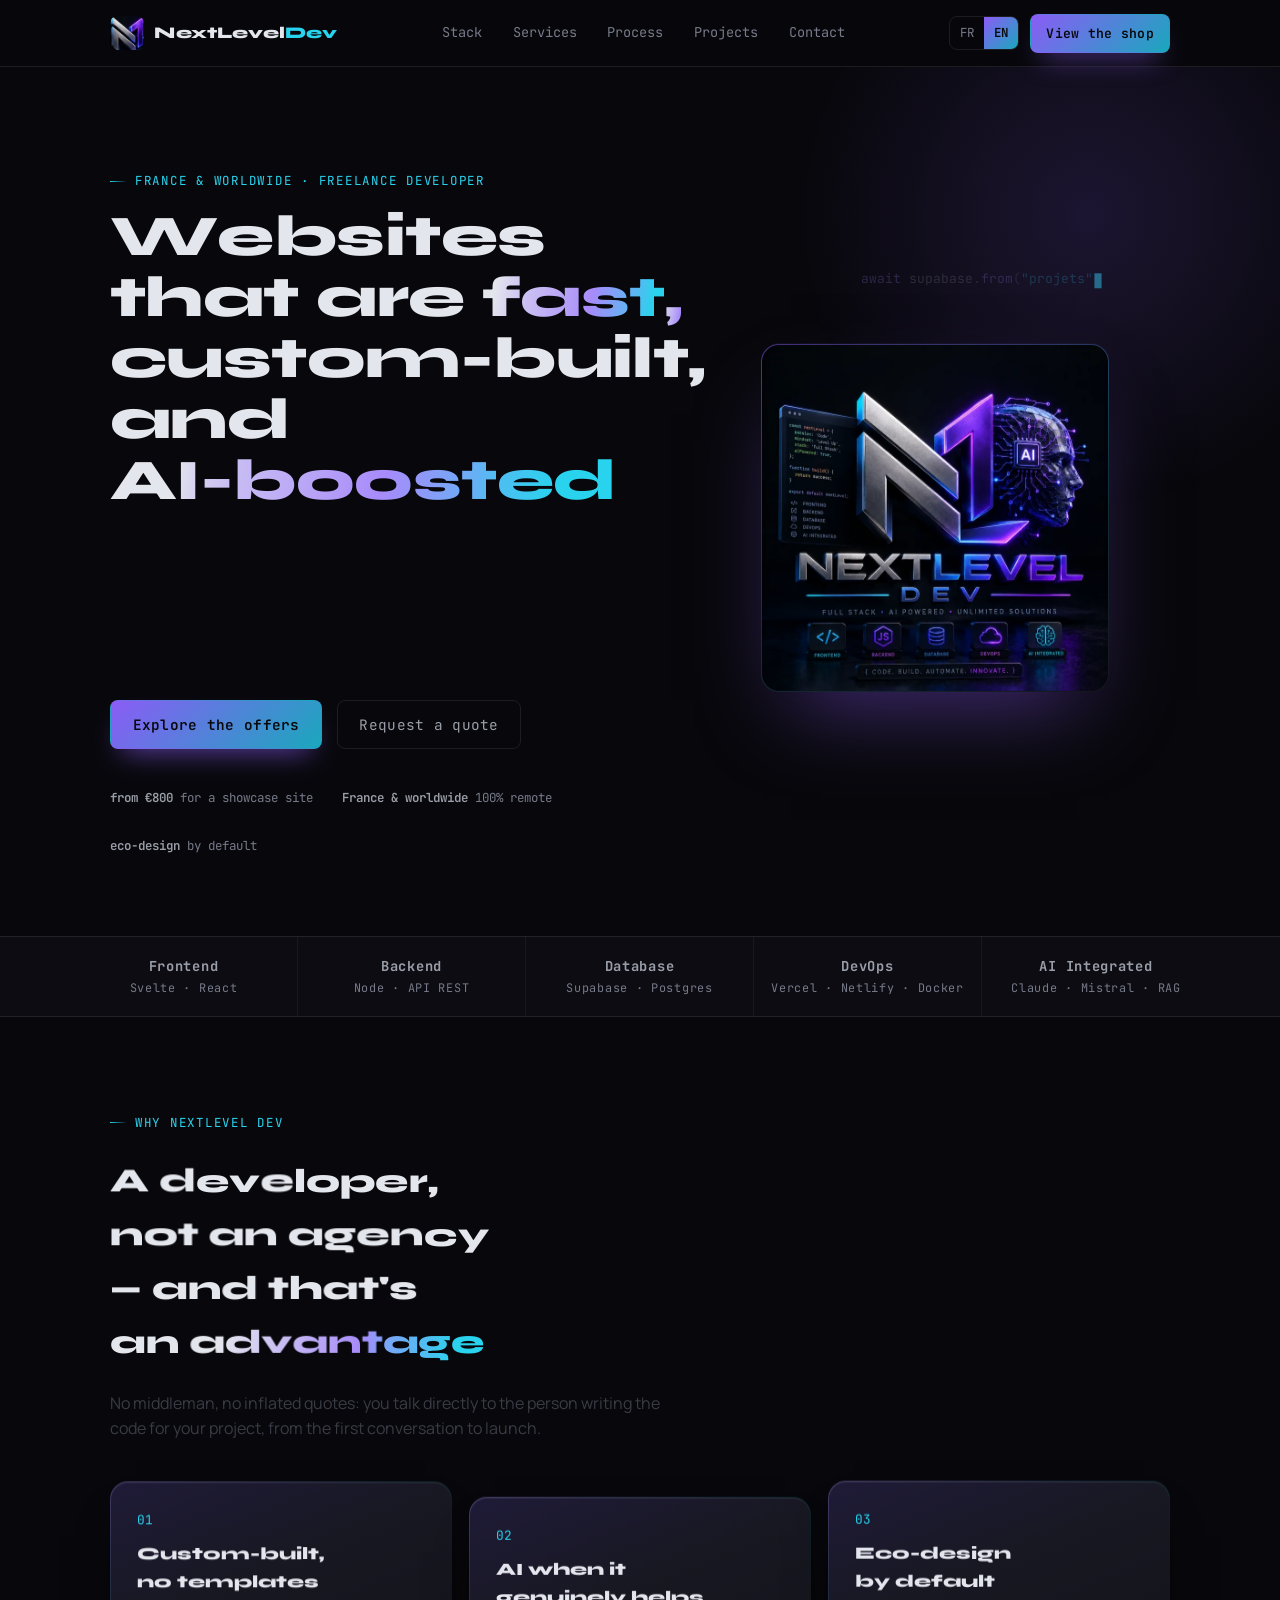
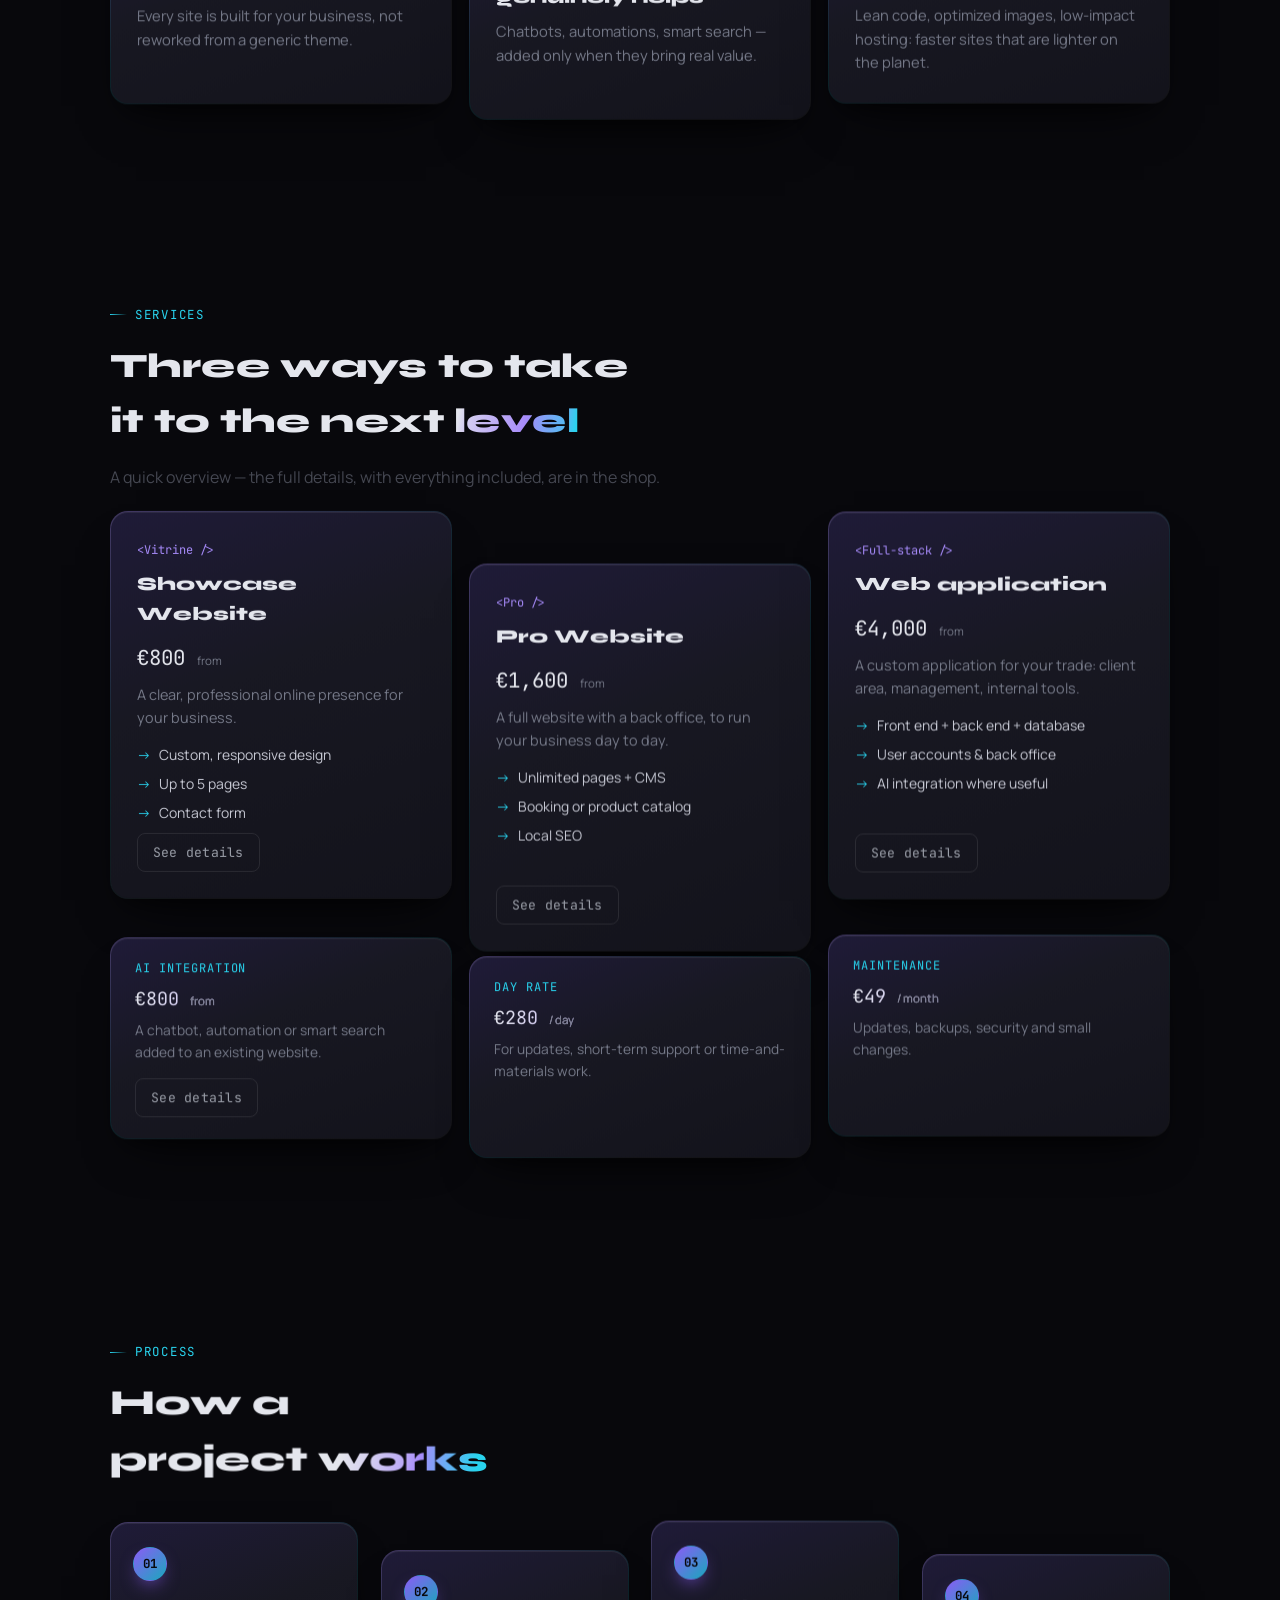
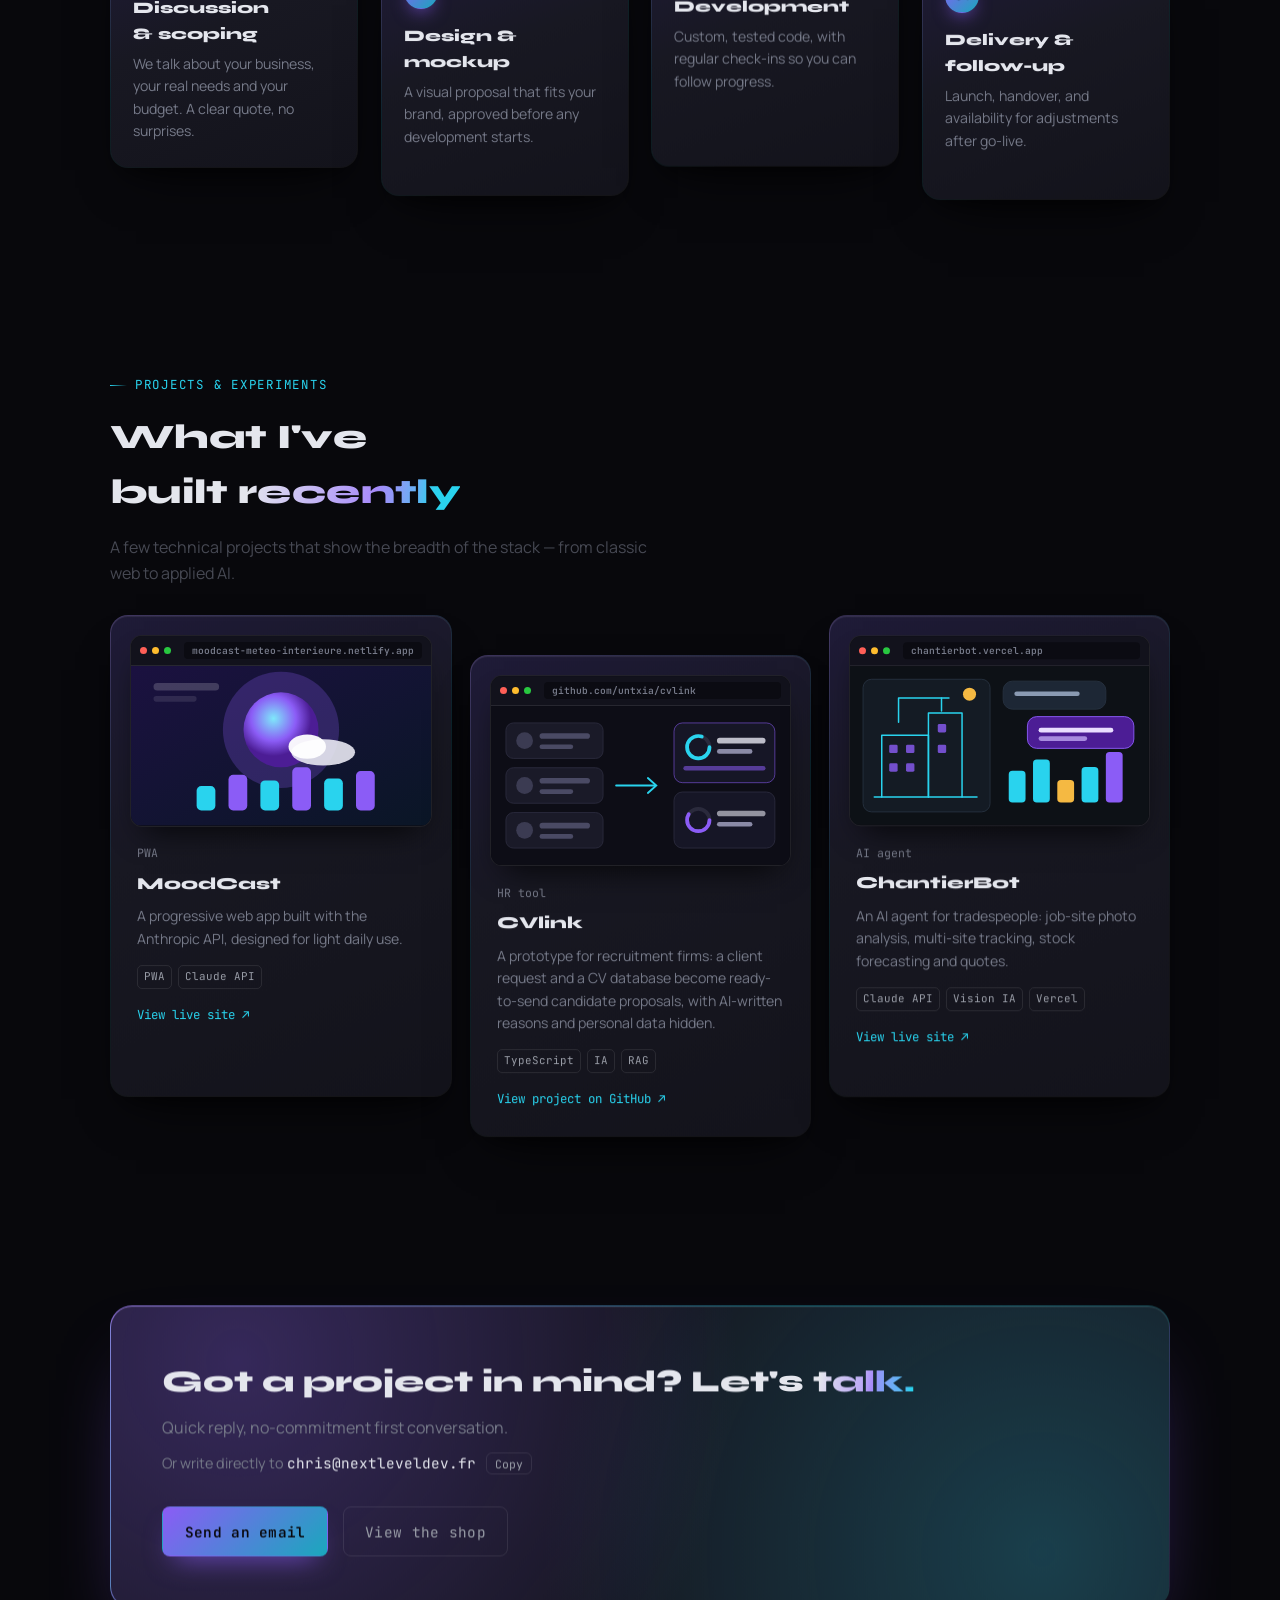
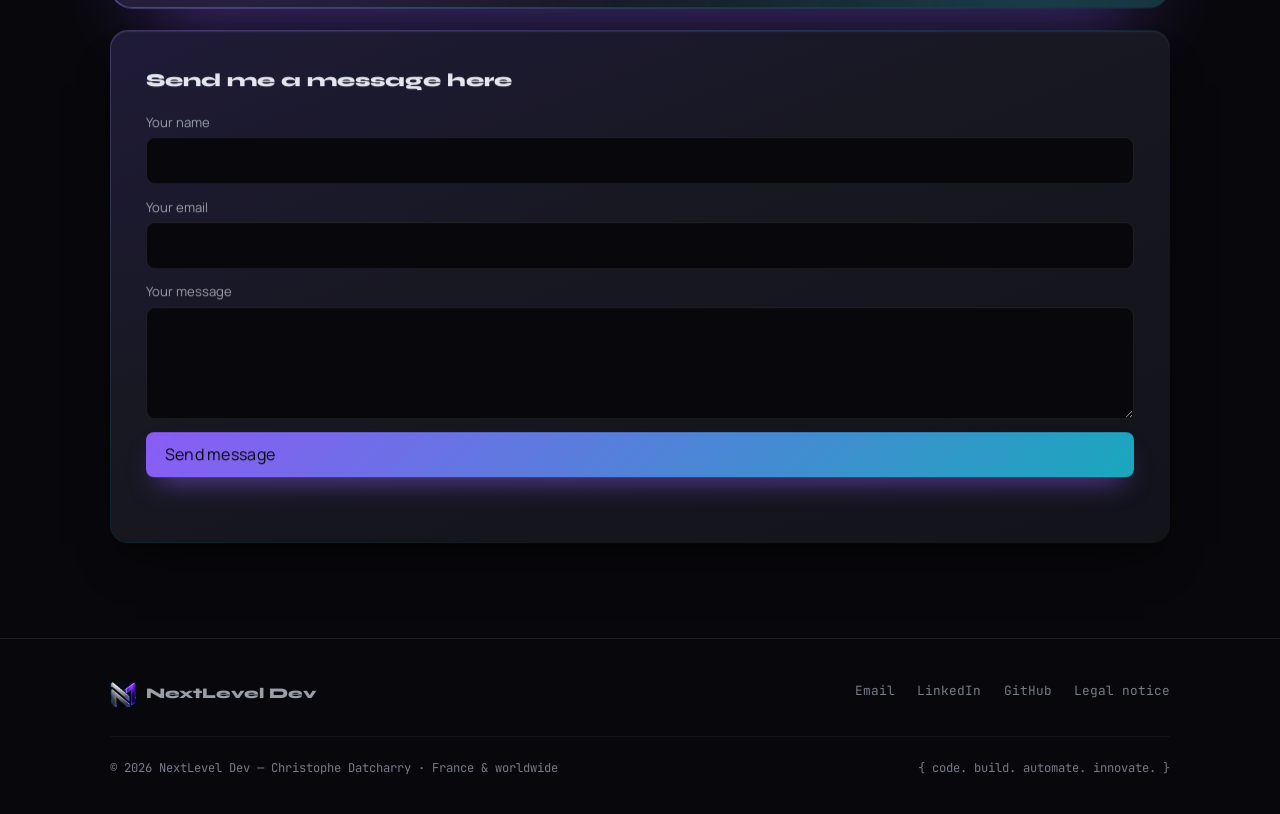
==== commit ed0b7ba3: "Défilement fluide (Lenis), lettres hyper-vitesse, fond de code animé, cartes plus esthétiques, boucl" ====
--- a/index.html
+++ b/index.html
@@ -641,6 +641,9 @@
 <link rel="stylesheet" href="assets/fx.css">
 <link rel="stylesheet" href="assets/letters.css">
 <script defer src="https://cloud.umami.is/script.js" data-website-id="9d1f5cf3-93de-4ce5-8c79-342e6d58c234"></script>
+<link rel="stylesheet" href="assets/cards.css">
+<link rel="stylesheet" href="assets/bg.css">
+<link rel="stylesheet" href="assets/smooth.css">
 </head>
 <body>
 <nav class="nav">
@@ -912,6 +915,9 @@
   </div>
 </footer>
 
+<script src="assets/lenis.min.js"></script>
+<script src="assets/smooth.js"></script>
+<script src="assets/bg.js"></script>
 <script src="assets/letters.js"></script>
 <script>
 (function () {
--- a/assets/fx.css
+++ b/assets/fx.css
@@ -1,75 +1,52 @@
-/* NextLevel Dev — couche d'animation « site vivant » (landing). Active uniquement si html.fx-on (pas de reduced-motion). */
-@property --fy { syntax: '<length>'; inherits: false; initial-value: 0px; }
-@keyframes fxFloat { 0%,100% { --fy: 0px; } 50% { --fy: -7px; } }
+/* NextLevel Dev — mouvement de la landing : entrées en cascade, flottement, parallaxe croisée, inclinaison 3D.
+   Actif uniquement si html.fx-on (pas de reduced-motion). Les valeurs --py / --rx / --ry sont lissées par fx.js. */
+@keyframes fxFloat { 0%,100% { translate: 0 0; } 50% { translate: 0 -9px; } }
 @keyframes shotPulse { 0%,100% { opacity: .55; transform: scale(1); } 50% { opacity: 1; transform: scale(1.06); } }
 @keyframes shotRise { 0%,100% { transform: scaleY(.82); } 50% { transform: scaleY(1); } }
 @keyframes shotSlide { 0%,100% { transform: translateX(0); } 50% { transform: translateX(6px); } }
 
-:root { --fx-shadow: 0 1px 0 rgba(255,255,255,.05) inset, 0 22px 44px -20px rgba(0,0,0,.75), 0 8px 16px -8px rgba(0,0,0,.55); }
-
 .fx-progress { position: fixed; top: 0; left: 0; height: 2px; width: 100%; z-index: 100; transform-origin: 0 50%; transform: scaleX(var(--fx-p, 0)); background: linear-gradient(90deg, var(--violet), var(--cyan)); pointer-events: none; }
 
-/* cartes séparées et flottantes (le bandeau « value » n'est plus soudé) */
-.fx-on .value-grid { gap: 1.1rem; background: none; border: 0; border-radius: 0; overflow: visible; }
-.fx-on .value-card { border: 1px solid var(--line); border-radius: 14px; }
-
-.fx-on .fx-card {
-  position: relative;
-  box-shadow: var(--fx-shadow);
-  transform-style: preserve-3d;
-  will-change: transform;
-}
+.fx-on .fx-card { position: relative; }
 .fx-on .fx-card::after {
   content: ""; position: absolute; inset: 0; border-radius: inherit; pointer-events: none;
-  background: radial-gradient(420px circle at var(--mx, 50%) var(--my, 0%), rgba(139,92,246,.16), transparent 55%);
+  background: radial-gradient(420px circle at var(--mx, 50%) var(--my, 0%), rgba(139,92,246,.2), transparent 55%);
   opacity: 0; transition: opacity .3s ease;
 }
 .fx-on .fx-card:hover::after { opacity: 1; }
 
 /* entrée : depuis la gauche / le bas / la droite, avec un léger basculement 3D */
-.fx-on .fx-card:not(.fx-in) {
-  opacity: 0;
-  translate: var(--ex, 0px) 50px;
-  rotate: 1 0 0 14deg;
-  scale: .94;
+.fx-on .fx-card:not(.fx-in) { opacity: 0; translate: var(--ex, 0px) 56px; rotate: 1 0 0 14deg; scale: .94; }
+.fx-on .fx-card.fx-in {
+  opacity: 1; translate: 0 0; rotate: 1 0 0 0deg; scale: 1;
+  transform: translate3d(0, var(--py, 0px), 0);
+  transition: opacity .8s ease, translate 1s cubic-bezier(.2,.7,.2,1), rotate 1s cubic-bezier(.2,.7,.2,1), scale 1s cubic-bezier(.2,.7,.2,1), --ea .35s ease, --eb .35s ease, box-shadow .35s ease;
+  transition-delay: var(--fx-delay, 0s), var(--fx-delay, 0s), var(--fx-delay, 0s), var(--fx-delay, 0s), 0s, 0s, 0s;
 }
-.fx-on .fx-card.fx-in {
-  opacity: 1;
-  translate: 0 calc(var(--py, 0px) + var(--fy));
-  rotate: 1 0 0 0deg;
-  scale: 1;
-  transition: opacity .8s ease, translate .95s cubic-bezier(.2,.7,.2,1), rotate .95s cubic-bezier(.2,.7,.2,1), scale .95s cubic-bezier(.2,.7,.2,1), box-shadow .3s ease, border-color .2s ease;
-  transition-delay: var(--fx-delay, 0s);
-}
-/* en régime établi : parallaxe instantanée + inclinaison 3D */
+/* régime établi : flottement CSS (sur le GPU) + parallaxe et inclinaison lissées par JS */
 .fx-on .fx-card.fx-live {
-  transition: transform .28s ease-out, box-shadow .3s ease, border-color .2s ease;
+  transition: --ea .35s ease, --eb .35s ease, box-shadow .35s ease;
   transition-delay: 0s;
-  transform: perspective(900px) rotateX(calc(var(--ry, 0) * 1deg)) rotateY(calc(var(--rx, 0) * 1deg));
+  transform: translate3d(0, var(--py, 0px), 0) perspective(900px) rotateX(calc(var(--ry, 0) * 1deg)) rotateY(calc(var(--rx, 0) * 1deg));
   animation: fxFloat var(--fx-dur, 7s) ease-in-out var(--fx-off, 0s) infinite;
 }
-.fx-on .fx-card.fx-live:hover {
-  border-color: rgba(139,92,246,.5);
-  box-shadow: 0 1px 0 rgba(255,255,255,.07) inset,
-    calc(var(--tx, 0) * -14px) calc(34px + var(--ty, 0) * -10px) 60px -22px rgba(139,92,246,.4),
-    0 14px 24px -12px rgba(0,0,0,.7);
-}
+.fx-on .fx-card.fx-live:hover { box-shadow: 0 1px 0 rgba(255,255,255,.1) inset, calc(var(--tx, 0) * -16px) calc(40px + var(--ty, 0) * -12px) 70px -26px rgba(139,92,246,.55), 0 16px 26px -12px rgba(0,0,0,.7); }
 .fx-on .fx-card.fx-paused { animation-play-state: paused; }
 
 /* titres qui grossissent / rétrécissent au scroll */
-.fx-on .section-head h2 { transform-origin: 0 60%; scale: var(--hs, 1); will-change: scale; }
+.fx-on .section-head h2 { transform-origin: 0 60%; scale: var(--hs, 1); }
 .fx-on .section-head p { opacity: var(--ho, 1); }
 .fx-on .hero h1 { transform-origin: 0 50%; }
 .fx-on .hero-copy-fx { translate: 0 var(--hy, 0px); }
-.fx-on .hero-art-frame { box-shadow: 0 40px 80px -30px rgba(139,92,246,.45), 0 18px 30px -16px rgba(0,0,0,.8); }
+.fx-on .hero-art-frame { box-shadow: 0 40px 80px -30px rgba(139,92,246,.5), 0 18px 30px -16px rgba(0,0,0,.8); }
 
 /* aperçus de projets */
 .work-shot {
-  margin: -0.4rem -0.4rem 1.1rem; border-radius: 10px; overflow: hidden;
+  margin: -0.4rem -0.4rem 1.1rem; border-radius: 12px; overflow: hidden;
   border: 1px solid var(--line); background: #0b0b12;
-  box-shadow: 0 14px 28px -14px rgba(0,0,0,.8);
+  box-shadow: 0 16px 30px -14px rgba(0,0,0,.85);
 }
-.fx-on .work-shot { transform: translateZ(34px); transition: transform .3s ease; }
+.fx-on .work-shot { transform: translateZ(34px); }
 .shot-bar { display: flex; align-items: center; gap: 5px; padding: 6px 9px; background: #12121c; border-bottom: 1px solid var(--line); }
 .shot-bar i { width: 7px; height: 7px; border-radius: 50%; background: #3a3a4a; }
 .shot-bar i:nth-child(1) { background: #ff5f57; } .shot-bar i:nth-child(2) { background: #febc2e; } .shot-bar i:nth-child(3) { background: #28c840; }
@@ -80,6 +57,4 @@
 .fx-on .shot-bars rect:nth-child(2n) { animation-delay: -1s; } .fx-on .shot-bars rect:nth-child(3n) { animation-delay: -2s; }
 .fx-on .shot-slide { animation: shotSlide 4s ease-in-out infinite; }
 
-@media (max-width: 860px) {
-  .fx-on .fx-card:not(.fx-in) { translate: 0 36px; }
-}
+@media (max-width: 860px) { .fx-on .fx-card:not(.fx-in) { translate: 0 40px; } }
--- a/assets/letters.css
+++ b/assets/letters.css
@@ -1,25 +1,32 @@
-/* NextLevel Dev — lettres qui arrivent de partout au scroll. Actif uniquement si html.lt-on (pas de reduced-motion). */
+/* NextLevel Dev — lettres en « hyper-vitesse » : elles jaillissent d'un point de fuite comme une nuée d'étoiles,
+   étirées en traînées, puis se posent à leur place. La vitesse de défilement accentue l'effet.
+   Actif uniquement si html.lt-on (pas de reduced-motion). */
 html.lt-on, html.lt-on body { overflow-x: clip; }
 .lt-on .lt-w { display: inline-block; white-space: nowrap; }
 .lt-on .lt {
   display: inline-block;
+  pointer-events: none;
   opacity: 0;
-  translate: var(--lx, 0) var(--ly, 0);
-  rotate: var(--lr, 0deg);
-  scale: .35;
-  will-change: translate, rotate, scale, opacity;
+  color: var(--lc, inherit);
+  text-shadow: 0 0 .55em var(--lc, transparent);
+  transform: translate3d(var(--tx, 0px), var(--ty, 0px), 0) rotate(var(--sa, 0deg)) scale(var(--sx, .1), var(--sy, .1)) rotate(calc(var(--sa, 0deg) * -1));
 }
-.lt-on .lt-in .lt, .lt-on .lt-in.lt {
-  opacity: 1; translate: 0 0; rotate: 0deg; scale: 1;
-  transition: opacity .55s ease var(--ld, 0s),
-              translate 1.05s cubic-bezier(.16,.84,.3,1) var(--ld, 0s),
-              rotate 1.05s cubic-bezier(.16,.84,.3,1) var(--ld, 0s),
-              scale 1.05s cubic-bezier(.16,.84,.3,1) var(--ld, 0s);
+.lt-on .lt-warm .lt { will-change: transform, opacity; }
+.lt-on .lt-in .lt {
+  opacity: 1;
+  color: inherit;
+  text-shadow: 0 0 0 transparent;
+  transform: translate3d(0, 0, 0) rotate(var(--sa, 0deg)) scale(1, 1) rotate(calc(var(--sa, 0deg) * -1));
+  transition: transform var(--dur, 1.3s) cubic-bezier(.07,.78,.1,1) var(--ld, 0s),
+              opacity .3s ease-out var(--ld, 0s),
+              text-shadow 1.2s ease-out var(--ld, 0s),
+              color 1.5s ease-out var(--ld, 0s);
 }
-/* dégradé du titre d'accueil, réparti lettre par lettre */
-.lt-on .grad .lt {
+/* dégradé aux couleurs du site : titre d'accueil (.grad) + dernier mot des titres (.lt-acc) */
+.lt-on .grad .lt, .lt-on .lt-acc {
   background: linear-gradient(100deg, var(--chrome) 10%, var(--violet-2) 55%, var(--cyan) 90%);
   background-size: calc(var(--gn, 2) * 100%) 100%;
   background-position: calc(var(--gi, 0) / (var(--gn, 2) - 1) * 100%) 0;
   -webkit-background-clip: text; background-clip: text; color: transparent;
 }
+.lt-on .lt-in .grad .lt, .lt-on .lt-in .lt.lt-acc { color: transparent; }
--- a/assets/cards.css
+++ b/assets/cards.css
@@ -0,0 +1,59 @@
+/* NextLevel Dev — habillage des cartes : verre sombre teinté, bord dégradé qui s'illumine, ombres en relief. Toutes les pages. */
+@property --ea { syntax: '<color>'; inherits: true; initial-value: rgba(167,139,250,.38); }
+@property --eb { syntax: '<color>'; inherits: true; initial-value: rgba(41,211,238,.14); }
+:root {
+  --card-fill: linear-gradient(158deg, #1f1b38 0%, #181822 42%, #13131b 100%);
+  --card-shadow: 0 1px 0 rgba(255,255,255,.07) inset, 0 28px 50px -26px rgba(0,0,0,.85), 0 12px 22px -12px rgba(0,0,0,.6);
+  --card-glow: 0 1px 0 rgba(255,255,255,.1) inset, 0 40px 70px -28px rgba(139,92,246,.5), 0 16px 26px -12px rgba(0,0,0,.7);
+}
+.svc-card, .value-card, .work-card, .process-step, .rate-item, .form-card,
+.tier-card, .addon-card, .summary, .faq-item, .card {
+  border: 1px solid transparent;
+  border-radius: 18px;
+  background: var(--card-fill) padding-box, linear-gradient(150deg, var(--ea), var(--eb) 45%, rgba(255,255,255,.05) 75%) border-box;
+  box-shadow: var(--card-shadow);
+  transition: --ea .35s ease, --eb .35s ease, box-shadow .35s ease, transform .3s ease;
+}
+.svc-card:hover, .value-card:hover, .work-card:hover, .process-step:hover, .rate-item:hover, .form-card:hover,
+.tier-card:hover, .addon-card:hover, .summary:hover, .faq-item:hover, .card:hover {
+  --ea: rgba(167,139,250,.95); --eb: rgba(41,211,238,.55);
+  box-shadow: var(--card-glow);
+}
+/* léger soulèvement au survol (la landing gère déjà l'inclinaison 3D elle-même) */
+.tier-card:not(.fx-card):hover, .addon-card:not(.fx-card):hover, .faq-item:not(.fx-card):hover, .card:not(.fx-card):hover { transform: translateY(-5px); }
+.svc-card:hover { transform: none; }
+
+.faq-item, .process-step { padding: 1.5rem 1.4rem; }
+.addon-card { border-radius: 14px; }
+
+/* bandeaux soudés → vraies cartes séparées et flottantes */
+.value-grid, .rate-grid { gap: 1.1rem; background: none; border: 0; border-radius: 0; overflow: visible; }
+.value-grid .value-card, .rate-item { border-radius: 18px; }
+.rate-grid { margin-top: 1.4rem; }
+
+.process-num { background: linear-gradient(135deg, var(--violet), var(--cyan-dim)); color: #08080c; border-color: transparent; font-weight: 700; box-shadow: 0 8px 18px -6px rgba(139,92,246,.7); }
+.rate-price { background: linear-gradient(100deg, var(--chrome), var(--violet-2) 60%, var(--cyan)); -webkit-background-clip: text; background-clip: text; color: transparent; }
+.rate-price span { -webkit-text-fill-color: var(--text-dim); }
+
+/* états de la boutique */
+.tier-card.featured { --ea: rgba(167,139,250,.9); --eb: rgba(139,92,246,.35); box-shadow: var(--card-glow); }
+.tier-card.selected, .addon-card.selected { --ea: rgba(41,211,238,.95); --eb: rgba(41,211,238,.4); border-color: transparent;
+  box-shadow: 0 1px 0 rgba(255,255,255,.1) inset, 0 34px 60px -28px rgba(41,211,238,.5), 0 14px 24px -12px rgba(0,0,0,.7); }
+.addon-card.selected { background: linear-gradient(158deg, #12262d, #13131b 70%) padding-box, linear-gradient(150deg, var(--ea), var(--eb) 55%, rgba(255,255,255,.05)) border-box; }
+.summary { box-shadow: var(--card-glow); }
+
+/* bandeau d'appel à l'action */
+.cta-banner {
+  border: 1px solid transparent; border-radius: 22px;
+  background:
+    radial-gradient(circle at 12% 18%, rgba(139,92,246,.28), transparent 52%),
+    radial-gradient(circle at 88% 82%, rgba(41,211,238,.22), transparent 52%),
+    linear-gradient(#15151e, #15151e) padding-box,
+    linear-gradient(130deg, rgba(167,139,250,.85), rgba(41,211,238,.45) 50%, rgba(255,255,255,.06)) border-box;
+  box-shadow: 0 1px 0 rgba(255,255,255,.08) inset, 0 40px 80px -34px rgba(139,92,246,.55), 0 16px 28px -14px rgba(0,0,0,.7);
+}
+.strip { background: rgba(18,18,24,.55); }
+.bg-on body { background: transparent; }
+
+/* boutons : lueur */
+.btn-primary, a.btn:not(.btn-ghost) { box-shadow: 0 14px 28px -12px rgba(139,92,246,.7); }
--- a/assets/bg.css
+++ b/assets/bg.css
@@ -0,0 +1 @@
+.bg-code { position: fixed; inset: 0; width: 100%; height: 100%; z-index: -1; pointer-events: none; }
--- a/assets/smooth.css
+++ b/assets/smooth.css
@@ -0,0 +1,5 @@
+html.lenis, html.lenis body { height: auto; }
+.lenis.lenis-smooth { scroll-behavior: auto !important; }
+.lenis.lenis-smooth [data-lenis-prevent] { overscroll-behavior: contain; }
+.lenis.lenis-stopped { overflow: clip; }
+.lenis.lenis-scrolling iframe { pointer-events: none; }
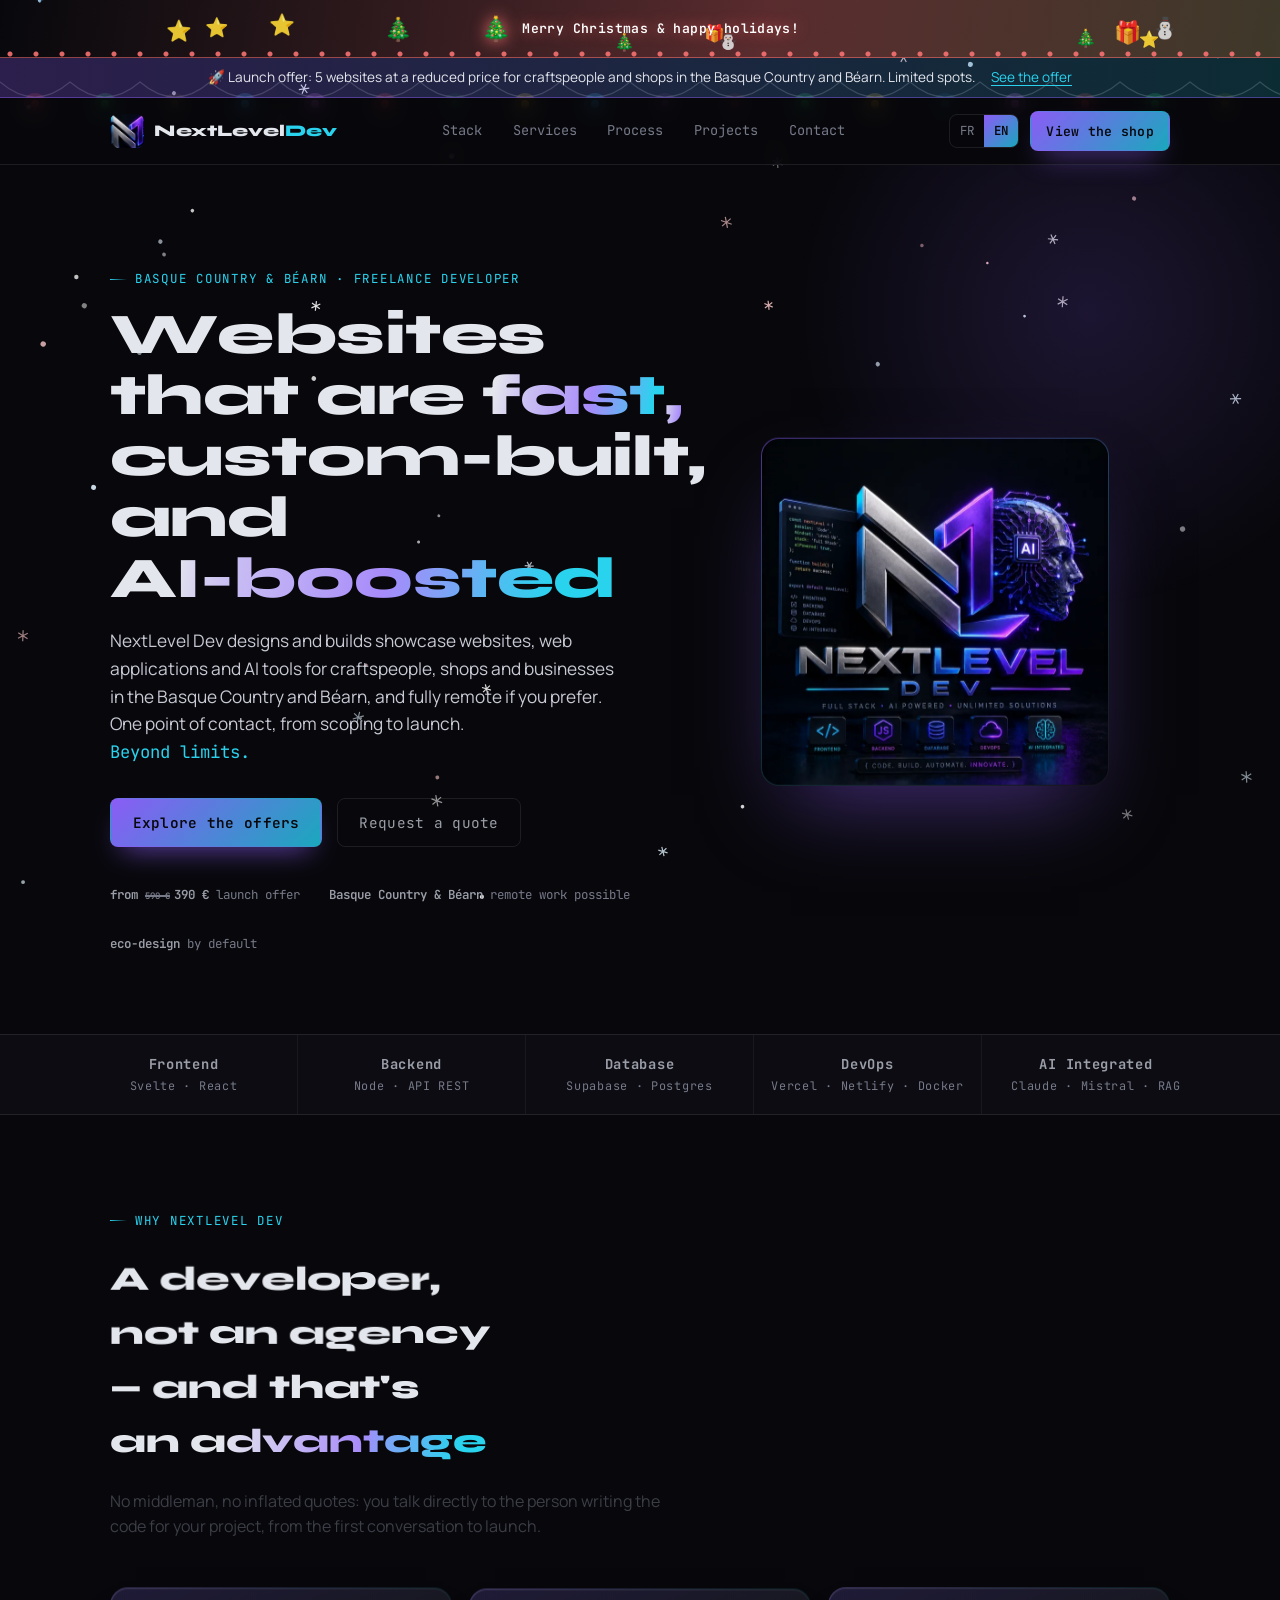
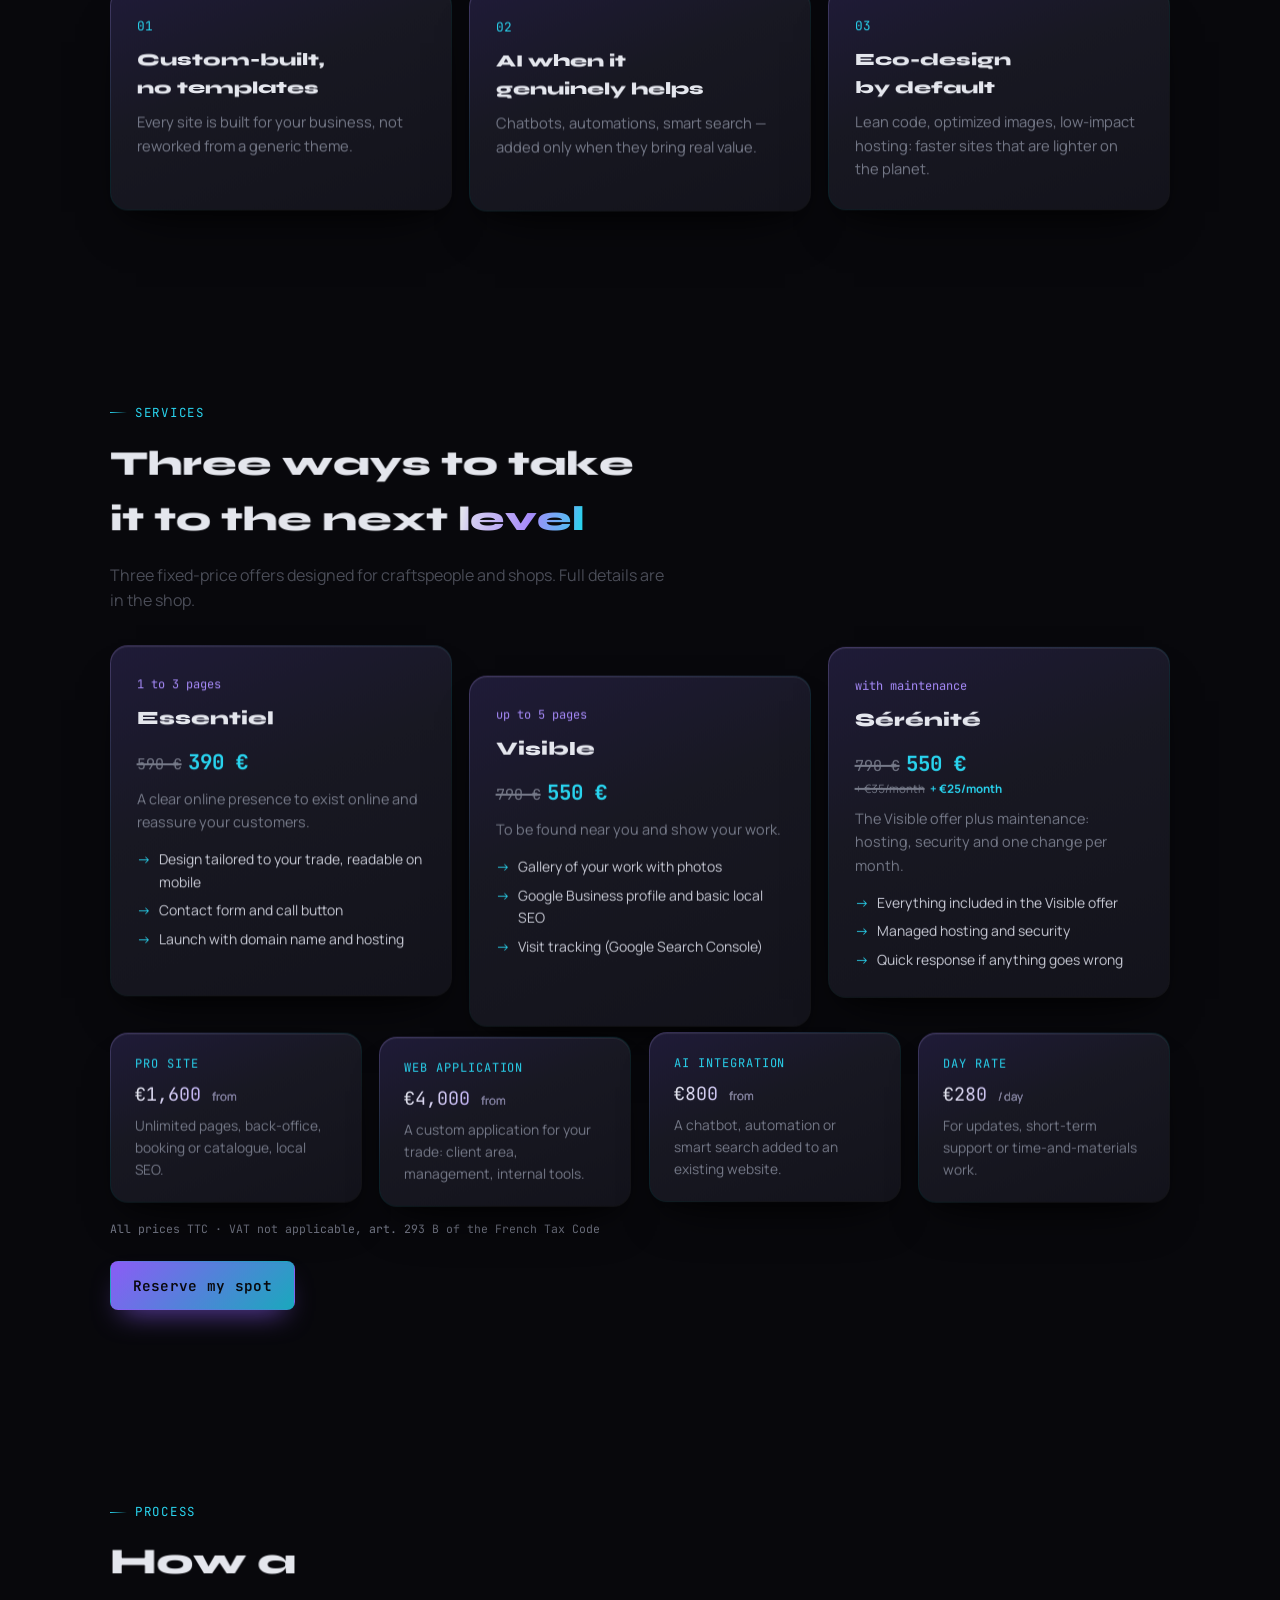
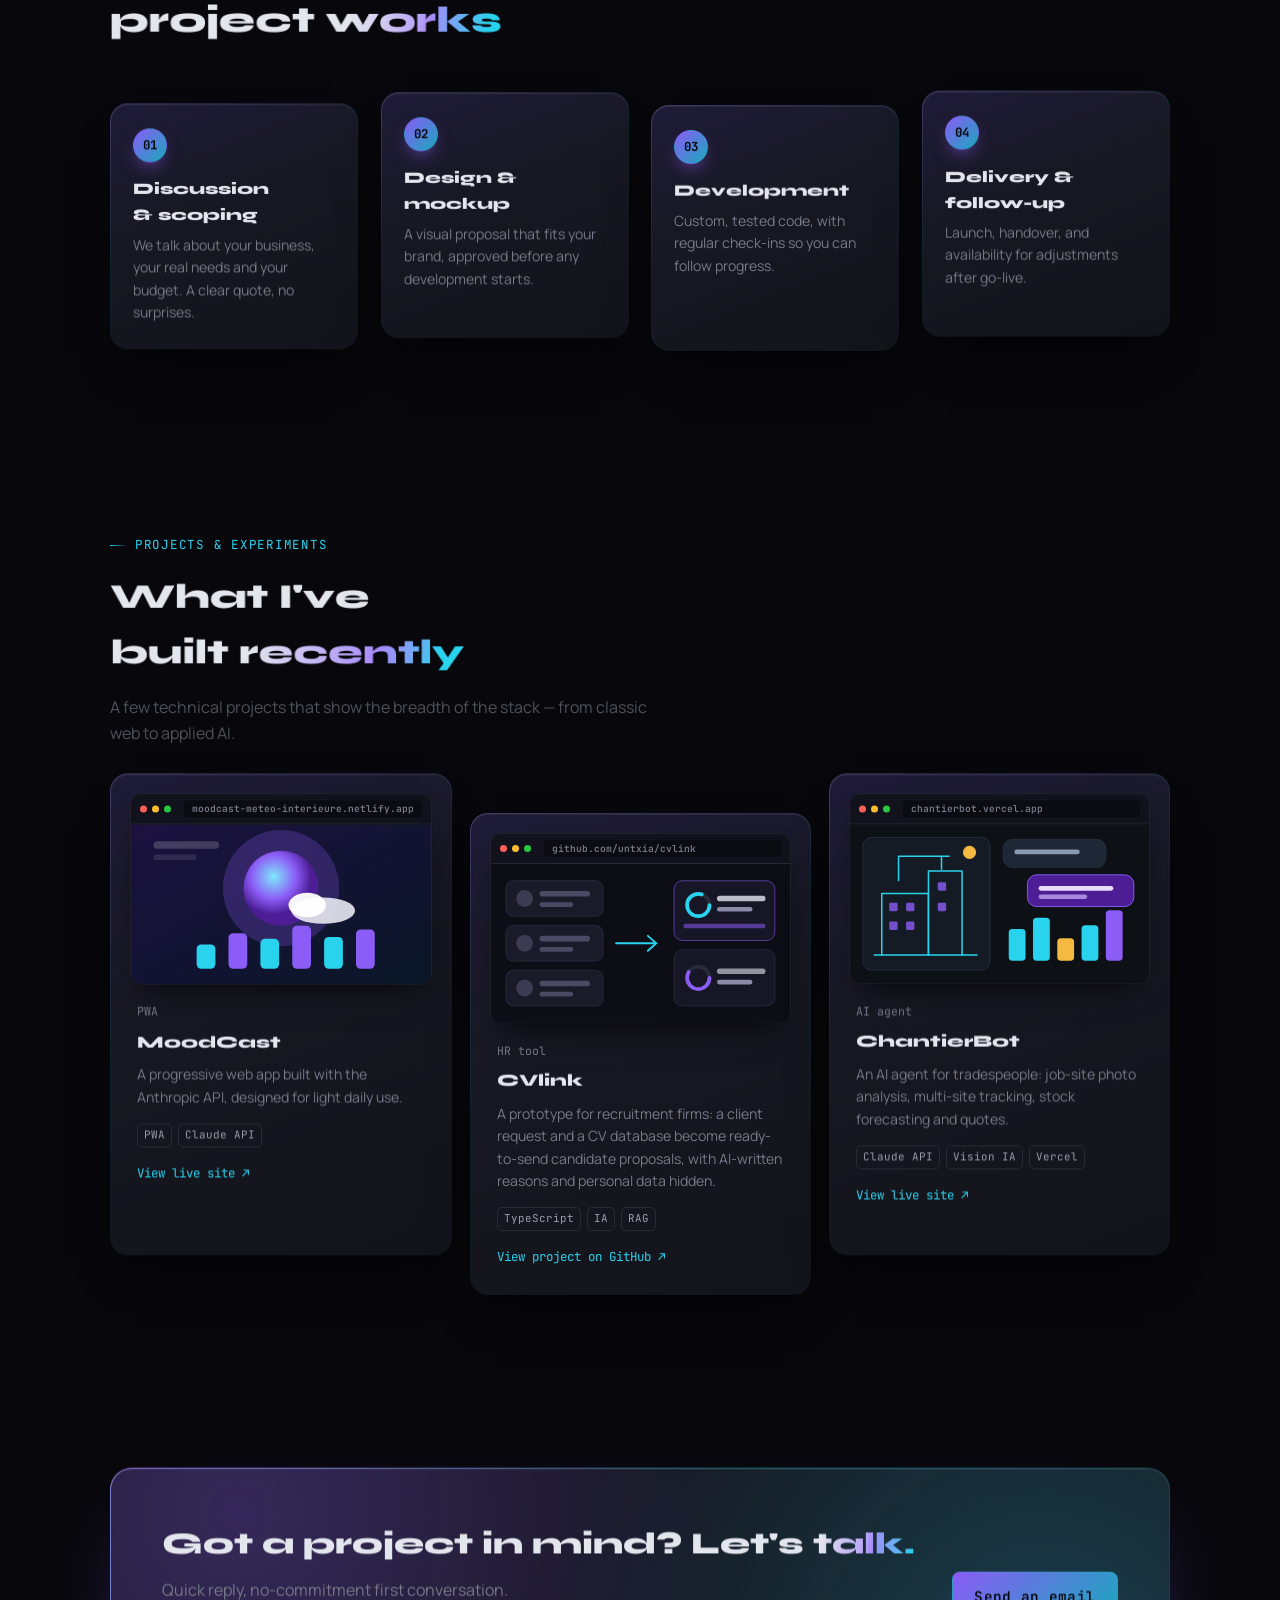
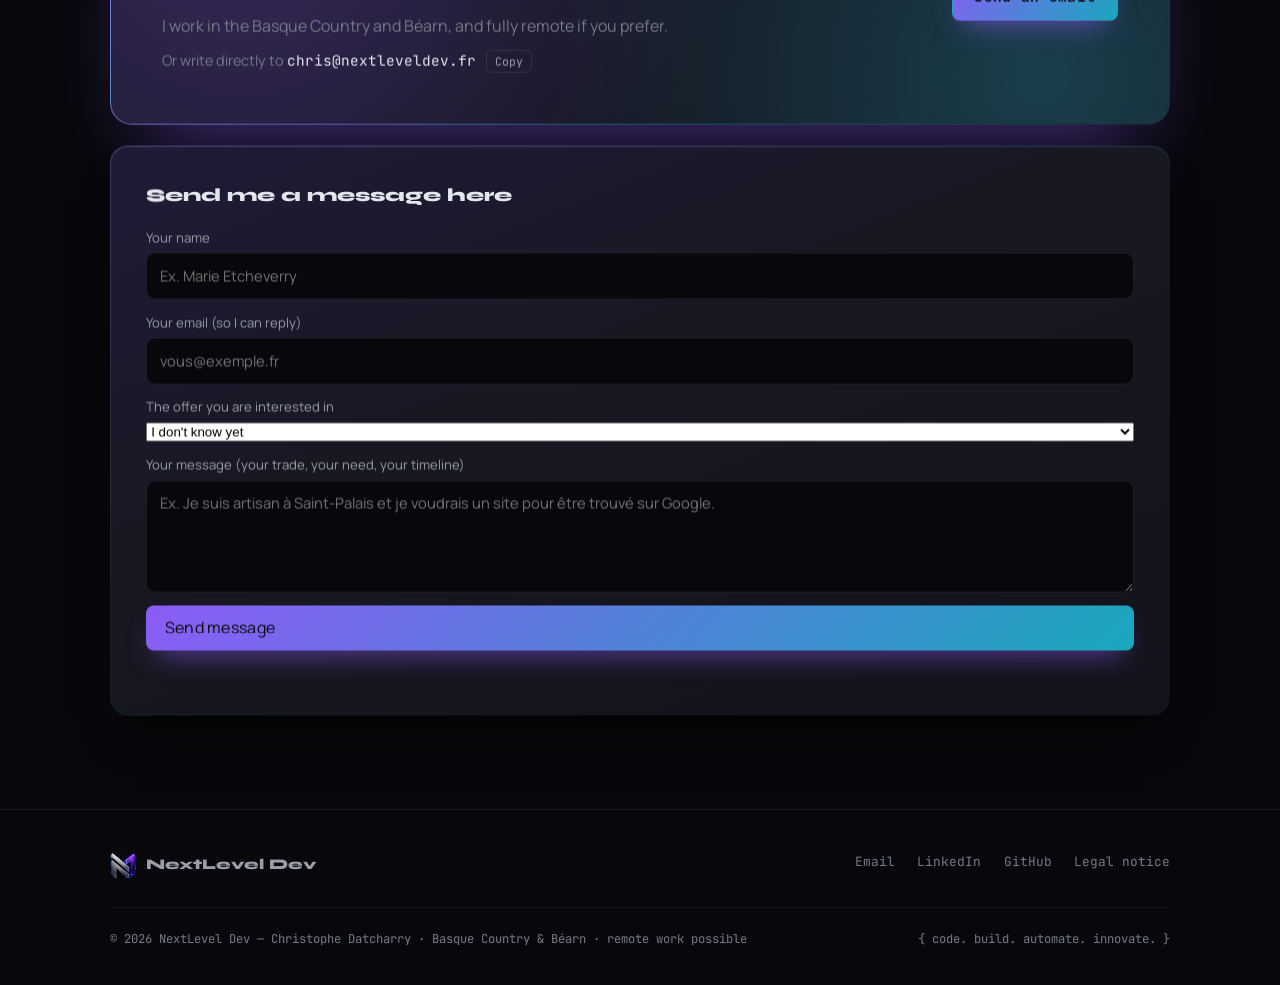
==== commit b1ac55b6: "Nouvelle grille tarifaire, offre de lancement, ciblage local et thème du mois - Grille Essentiel/Vis" ====
--- a/index.html
+++ b/index.html
@@ -3,16 +3,16 @@
 <head>
 <meta charset="utf-8">
 <meta name="viewport" content="width=device-width, initial-scale=1">
-<title>NextLevel Dev — Développeur full stack freelance & IA · France et international</title>
-<meta name="description" content="Sites vitrines, applications web et intégration d’IA sur mesure, par un développeur full stack freelance. Au-delà des limites. France et international, 100 % à distance.">
+<title>Développeur web freelance Pays Basque & Béarn · Sites pour artisans · NextLevel Dev</title>
+<meta name="description" content="Développeur web freelance près de Saint-Palais : création de site pour artisans et commerces du Pays Basque et du Béarn, applications et IA. Offre de lancement.">
 <meta name="author" content="NextLevel Dev">
 <meta name="robots" content="index, follow">
 <meta name="theme-color" content="#08080c">
 <link rel="canonical" href="https://nextleveldev.fr/">
 <meta property="og:type" content="website">
 <meta property="og:site_name" content="NextLevel Dev">
-<meta property="og:title" content="NextLevel Dev — Développeur full stack freelance & IA · France et international">
-<meta property="og:description" content="Sites vitrines, applications web et intégration d’IA sur mesure, par un développeur full stack freelance. Au-delà des limites. France et international, 100 % à distance.">
+<meta property="og:title" content="Développeur web freelance Pays Basque & Béarn · Sites pour artisans · NextLevel Dev">
+<meta property="og:description" content="Développeur web freelance près de Saint-Palais : création de site pour artisans et commerces du Pays Basque et du Béarn, applications et IA. Offre de lancement.">
 <meta property="og:url" content="https://nextleveldev.fr/">
 <meta property="og:image" content="https://nextleveldev.fr/assets/logo-lockup.png">
 <meta property="og:locale" content="fr_FR">
@@ -21,8 +21,7 @@
 <link rel="apple-touch-icon" href="assets/logo-mark.png">
 <link rel="manifest" href="manifest.json">
 <script type="application/ld+json">
-{"@context":"https://schema.org","@type":"ProfessionalService","name":"NextLevel Dev","url":"https://nextleveldev.fr/","logo":"https://nextleveldev.fr/assets/logo-mark.png","email":"chris@nextleveldev.fr","description":"Développeur full stack freelance : sites vitrines, applications web et intégration d'IA, en France et à l'international.","founder":{"@type":"Person","name":"Christophe Datcharry"},"areaServed":["FR","Worldwide"],"availableLanguage":["fr","en"],"sameAs":["https://github.com/untxia","https://linkedin.com/in/christophe-datcharry"]}
-</script>
+{"@context":"https://schema.org","@type":["ProfessionalService","LocalBusiness"],"name":"NextLevel Dev","url":"https://nextleveldev.fr/","logo":"https://nextleveldev.fr/assets/logo-mark.png","email":"chris@nextleveldev.fr","description":"Développeur web freelance près de Saint-Palais : création de sites pour artisans et commerces, applications web et intégration d'IA, au Pays Basque et en Béarn, ou 100 % à distance.","founder":{"@type":"Person","name":"Christophe Datcharry"},"address":{"@type":"PostalAddress","addressLocality":"Béhasque-Lapiste","postalCode":"64120","addressRegion":"Pyrénées-Atlantiques","addressCountry":"FR"},"areaServed":[{"@type":"AdministrativeArea","name":"Pays Basque"},{"@type":"AdministrativeArea","name":"Béarn"},{"@type":"AdministrativeArea","name":"Pyrénées-Atlantiques"},{"@type":"City","name":"Saint-Palais"}],"availableLanguage":["fr","en"],"sameAs":["https://github.com/untxia","https://linkedin.com/in/christophe-datcharry"]}</script>
 <style>
   :root {
     --bg: #08080c;
@@ -354,7 +353,7 @@
     font-variant-numeric: tabular-nums;
     margin-top: 0.2rem;
   }
-  .svc-price span { font-size: 0.72rem; color: var(--text-dim); font-family: 'Manrope', sans-serif; }
+  .svc-price span { display: block; font-size: 0.72rem; color: var(--text-dim); font-family: 'Manrope', sans-serif; }
   .svc-card p { color: var(--text-dim); font-size: 0.9rem; margin: 0; }
   .svc-card ul {
     list-style: none;
@@ -374,7 +373,7 @@
   .rate-grid {
     margin-top: 1.1rem;
     display: grid;
-    grid-template-columns: repeat(3, 1fr);
+    grid-template-columns: repeat(4, 1fr);
     gap: 1px;
     background: var(--line);
     border: 1px solid var(--line);
@@ -398,7 +397,8 @@
   }
   .rate-price span { font-size: 0.72rem; color: var(--text-dim); font-family: 'Manrope', sans-serif; }
   .rate-item p { color: var(--text-dim); font-size: 0.86rem; margin: 0.4rem 0 0; }
-  @media (max-width: 860px) { .rate-grid { grid-template-columns: 1fr; } }
+  @media (max-width: 1000px) { .rate-grid { grid-template-columns: 1fr 1fr; } }
+  @media (max-width: 520px) { .rate-grid { grid-template-columns: 1fr; } }
 
   /* process */
   .process {
@@ -644,8 +644,11 @@
 <link rel="stylesheet" href="assets/cards.css">
 <link rel="stylesheet" href="assets/bg.css">
 <link rel="stylesheet" href="assets/smooth.css">
+<link rel="stylesheet" href="assets/offer.css">
+<link rel="stylesheet" href="assets/season.css">
 </head>
 <body>
+<div class="launch-bar" data-launch-only><div class="wrap"><span>🚀 Offre de lancement : 5 sites à tarif réduit pour les artisans et commerces du Pays Basque et du Béarn. Places limitées.<span data-places-extra data-i18n-skip></span></span><a href="boutique.html#lancement">Voir l'offre</a></div></div>
 <nav class="nav">
   <div class="nav-inner">
     <a class="brand" href="#top">
@@ -667,11 +670,11 @@
   <section class="hero">
     <div class="wrap hero-grid">
       <div>
-        <div class="eyebrow">France &amp; international · Développeur freelance</div>
+        <div class="eyebrow">Pays Basque &amp; Béarn · Développeur freelance</div>
         <h1 style="margin-top:0.9rem;">Des sites <span class="grad">rapides</span>, sur mesure, et <span class="grad">boostés à l'IA</span></h1>
         <p class="hero-lede">
           NextLevel Dev conçoit et développe des sites vitrines, des applications web et des outils
-          IA pour les artisans, commerces et entreprises, partout en France et à l'international. Un seul interlocuteur, du cadrage à la mise en ligne.
+          IA pour les artisans, commerces et entreprises du Pays Basque et du Béarn, et 100&nbsp;% à distance si vous préférez. Un seul interlocuteur, du cadrage à la mise en ligne.
           <br><span class="mono" style="color:var(--cyan);">Au-delà des limites.</span>
         </p>
         <div class="hero-cta">
@@ -679,8 +682,9 @@
           <a class="btn btn-ghost btn-lg" href="#contact">Demander un devis</a>
         </div>
         <div class="hero-meta">
-          <span><b>dès 800&nbsp;€</b> le site vitrine</span>
-          <span><b>France &amp; monde</b> 100&nbsp;% à distance</span>
+          <span data-launch-only><b>dès <s class="price-old">590&nbsp;€</s>390&nbsp;€</b> en offre de lancement</span>
+          <span data-normal-only><b>dès 590&nbsp;€</b> un site clé en main</span>
+          <span><b>Pays Basque &amp; Béarn</b> 100&nbsp;% à distance possible</span>
           <span><b>éco-conception</b> par défaut</span>
         </div>
       </div>
@@ -736,64 +740,78 @@
       <div class="section-head">
         <div class="eyebrow">Services</div>
         <h2>Trois façons de passer au niveau supérieur</h2>
-        <p>Un aperçu rapide — le détail complet, avec les fonctionnalités incluses, est dans la boutique.</p>
+        <p>Trois offres à prix fixe pensées pour les artisans et commerces. Le détail complet est dans la boutique.</p>
       </div>
       <div class="svc-grid">
         <div class="svc-card reveal">
-          <div class="svc-tag">&lt;Vitrine /&gt;</div>
-          <h3>Site Vitrine</h3>
-          <div class="svc-price">800&nbsp;€ <span>à partir de</span></div>
-          <p>Une présence en ligne claire et professionnelle pour votre activité.</p>
+          <div class="svc-tag">1 à 3 pages</div>
+          <h3>Essentiel</h3>
+          <div class="svc-price"><strong data-normal-only>590&nbsp;€</strong><s class="price-old" data-launch-only>590&nbsp;€</s><strong class="price-new" data-launch-only>390&nbsp;€</strong></div>
+          <p>Une présence claire pour exister en ligne et rassurer vos clients.</p>
           <ul>
-            <li>Design sur mesure, responsive</li>
-            <li>Jusqu'à 5 pages</li>
-            <li>Formulaire de contact</li>
+            <li>Design adapté à votre métier, lisible sur mobile</li>
+            <li>Formulaire de contact et bouton d'appel</li>
+            <li>Mise en ligne avec nom de domaine et hébergement</li>
           </ul>
-          <a class="btn btn-ghost" href="boutique.html">Voir le détail</a>
         </div>
         <div class="svc-card reveal">
-          <div class="svc-tag">&lt;Pro /&gt;</div>
-          <h3>Site Pro</h3>
-          <div class="svc-price">1&nbsp;600&nbsp;€ <span>à partir de</span></div>
-          <p>Un site complet avec back-office, pour gérer votre activité au quotidien.</p>
+          <div class="svc-tag">jusqu'à 5 pages</div>
+          <h3>Visible</h3>
+          <div class="svc-price"><strong data-normal-only>790&nbsp;€</strong><s class="price-old" data-launch-only>790&nbsp;€</s><strong class="price-new" data-launch-only>550&nbsp;€</strong></div>
+          <p>Pour être trouvé près de chez vous et montrer votre travail.</p>
           <ul>
-            <li>Pages illimitées + CMS</li>
-            <li>Réservation ou catalogue</li>
-            <li>Référencement local (SEO)</li>
+            <li>Galerie de réalisations avec photos</li>
+            <li>Fiche Google Business et SEO local de base</li>
+            <li>Suivi des visites (Google Search Console)</li>
           </ul>
-          <a class="btn btn-ghost" href="boutique.html">Voir le détail</a>
         </div>
         <div class="svc-card reveal">
-          <div class="svc-tag">&lt;Full-stack /&gt;</div>
-          <h3>Application web</h3>
-          <div class="svc-price">4&nbsp;000&nbsp;€ <span>à partir de</span></div>
+          <div class="svc-tag">avec maintenance</div>
+          <h3>Sérénité</h3>
+          <div class="svc-price"><strong data-normal-only>790&nbsp;€</strong><s class="price-old" data-launch-only>790&nbsp;€</s><strong class="price-new" data-launch-only>550&nbsp;€</strong><span><b data-normal-only>+ 35&nbsp;€/mois</b><span data-launch-only><s class="price-old">+ 35&nbsp;€/mois</s><b class="price-new">+ 25&nbsp;€/mois</b></span></span></div>
+          <p>L'offre Visible, plus la maintenance : hébergement, sécurité et une modification par mois.</p>
+          <ul>
+            <li>Tout ce que contient l'offre Visible</li>
+            <li>Hébergement et sécurité gérés</li>
+            <li>Réponse rapide en cas de problème</li>
+          </ul>
+        </div>
+      </div>
+      <div class="rate-grid reveal">
+        <div class="rate-item">
+          <div class="rate-label">Site Pro</div>
+          <div class="rate-price">1&nbsp;600&nbsp;€ <span>à partir de</span></div>
+          <p>Pages illimitées, back-office, réservation ou catalogue, SEO local.</p>
+        </div>
+        <div class="rate-item">
+          <div class="rate-label">Application web</div>
+          <div class="rate-price">4&nbsp;000&nbsp;€ <span>à partir de</span></div>
           <p>Une application sur mesure pour votre métier : espace client, gestion, outils internes.</p>
-          <ul>
-            <li>Front + back + base de données</li>
-            <li>Comptes utilisateurs &amp; back-office</li>
-            <li>IA intégrable si utile</li>
-          </ul>
-          <a class="btn btn-ghost" href="boutique.html">Voir le détail</a>
-        </div>
-      </div>
-      <div class="rate-grid reveal">
+        </div>
         <div class="rate-item">
           <div class="rate-label">Intégration IA</div>
           <div class="rate-price">800&nbsp;€ <span>à partir de</span></div>
           <p>Chatbot, automatisation ou recherche intelligente ajoutés à un site existant.</p>
-          <a class="btn btn-ghost" style="margin-top:0.9rem;" href="boutique.html">Voir le détail</a>
         </div>
         <div class="rate-item">
           <div class="rate-label">Tarif journalier</div>
           <div class="rate-price">280&nbsp;€ <span>/ jour</span></div>
           <p>Pour les évolutions, renforts ponctuels ou missions en régie.</p>
         </div>
-        <div class="rate-item">
-          <div class="rate-label">Maintenance</div>
-          <div class="rate-price">49&nbsp;€ <span>/ mois</span></div>
-          <p>Mises à jour, sauvegardes, sécurité et petites modifications.</p>
-        </div>
-      </div>
+      </div>
+      <p class="vat-line" data-vat data-i18n-skip></p>
+      <div style="margin-top:1.4rem;">
+        <a class="btn btn-primary btn-lg" data-launch-only href="boutique.html#lancement">Réserver ma place</a>
+        <a class="btn btn-primary btn-lg" data-normal-only href="boutique.html">Voir le détail des offres</a>
+      </div>
+    </div>
+  </section>
+
+  <!-- Témoignages : section masquée en attendant les premiers clients. Retirer l'attribut hidden et ajouter les vrais avis (jamais de faux témoignage). -->
+  <section id="temoignages" hidden>
+    <div class="wrap">
+      <div class="section-head"><h2>Témoignages</h2></div>
+      <div class="testi-grid"></div>
     </div>
   </section>
 
@@ -870,11 +888,11 @@
         <div>
           <h2>Un projet en tête ? Parlons-en.</h2>
           <p>Réponse rapide, premier échange sans engagement.</p>
+          <p>Je travaille au Pays Basque et en Béarn, et 100&nbsp;% à distance si vous préférez.</p>
           <p class="mail-line"><span>Ou écrivez directement à</span> <span class="mail-addr" data-i18n-skip>chris@nextleveldev.fr</span> <button class="copy-btn" type="button" id="copy-mail" data-i18n-skip>Copier</button></p>
         </div>
         <div style="display:flex; gap:0.9rem; flex-wrap:wrap;">
           <a class="btn btn-primary btn-lg" href="contact.html">Écrire un email</a>
-          <a class="btn btn-ghost btn-lg" href="boutique.html">Voir la boutique</a>
         </div>
       </div>
       <div class="form-card reveal" id="formulaire">
@@ -883,9 +901,20 @@
           <input type="hidden" name="form-name" value="contact">
           <input type="hidden" name="subject" value="Nouveau message depuis nextleveldev.fr">
           <p class="hp"><label>Ne pas remplir <input name="bot-field" tabindex="-1" autocomplete="off"></label></p>
-          <label><span>Votre nom</span><input name="name" type="text" required autocomplete="name"></label>
-          <label><span>Votre email</span><input name="email" type="email" required autocomplete="email"></label>
-          <label><span>Votre message</span><textarea name="message" required></textarea></label>
+          <label><span>Votre nom</span><input name="name" type="text" required autocomplete="name" placeholder="Ex. Marie Etcheverry"></label>
+          <label><span>Votre email (pour que je vous réponde)</span><input name="email" type="email" required autocomplete="email" placeholder="vous@exemple.fr"></label>
+          <label><span>L'offre qui vous intéresse</span>
+            <select name="offre">
+              <option value="Je ne sais pas encore">Je ne sais pas encore</option>
+              <option value="Essentiel">Essentiel</option>
+              <option value="Visible">Visible</option>
+              <option value="Sérénité">Sérénité</option>
+              <option value="Site Pro">Site Pro</option>
+              <option value="Application web">Application web</option>
+              <option value="Intégration IA">Intégration IA</option>
+            </select>
+          </label>
+          <label><span>Votre message (votre métier, votre besoin, vos délais)</span><textarea name="message" required placeholder="Ex. Je suis artisan à Saint-Palais et je voudrais un site pour être trouvé sur Google."></textarea></label>
           <button class="btn btn-primary" type="submit" id="contact-send" data-i18n-skip>Envoyer le message</button>
           <p class="nld-status" id="contact-status" role="status" data-i18n-skip></p>
         </form>
@@ -909,7 +938,7 @@
       </div>
     </div>
     <div class="foot-bottom">
-      <span>© 2026 NextLevel Dev — Christophe Datcharry · France &amp; international</span>
+      <span>© 2026 NextLevel Dev — Christophe Datcharry · Pays Basque &amp; Béarn · 100&nbsp;% à distance possible</span>
       <span>{ code. build. automate. innovate. }</span>
     </div>
   </div>
@@ -921,7 +950,7 @@
 <script src="assets/letters.js"></script>
 <script>
 (function () {
-  var DICT = {"Méthode": "Process", "Projets": "Projects", "Voir la boutique": "View the shop", "France & international · Développeur freelance": "France & worldwide · Freelance developer", "Des sites": "Websites that are", "rapides": "fast", ", sur mesure, et": ", custom-built, and", "boostés à l'IA": "AI-boosted", "NextLevel Dev conçoit et développe des sites vitrines, des applications web et des outils IA pour les artisans, commerces et entreprises, partout en France et à l'international. Un seul interlocuteur, du cadrage à la mise en ligne.": "NextLevel Dev designs and builds showcase websites, web applications and AI tools for craftspeople, shops and businesses, anywhere in France and around the world. One point of contact, from scoping to launch.", "Au-delà des limites.": "Beyond limits.", "Découvrir les offres": "Explore the offers", "Demander un devis": "Request a quote", "dès 800 €": "from €800", "le site vitrine": "for a showcase site", "France & monde": "France & worldwide", "100 % à distance": "100% remote", "éco-conception": "eco-design", "par défaut": "by default", "Pourquoi NextLevel Dev": "Why NextLevel Dev", "Un développeur, pas une agence — et c'est un avantage": "A developer, not an agency — and that's an advantage", "Pas d'intermédiaire, pas de sur-devis : vous parlez directement à la personne qui code votre projet, du premier échange à la mise en ligne.": "No middleman, no inflated quotes: you talk directly to the person writing the code for your project, from the first conversation to launch.", "Sur mesure, pas de template": "Custom-built, no templates", "Chaque site est construit pour votre activité, pas retapé depuis un thème générique.": "Every site is built for your business, not reworked from a generic theme.", "IA quand elle sert vraiment": "AI when it genuinely helps", "Chatbot, automatisations, recherche intelligente — intégrés seulement quand ils apportent une vraie valeur.": "Chatbots, automations, smart search — added only when they bring real value.", "Éco-conception par défaut": "Eco-design by default", "Code allégé, images optimisées, hébergement sobre : des sites rapides et plus légers pour la planète.": "Lean code, optimized images, low-impact hosting: faster sites that are lighter on the planet.", "Trois façons de passer au niveau supérieur": "Three ways to take it to the next level", "Un aperçu rapide — le détail complet, avec les fonctionnalités incluses, est dans la boutique.": "A quick overview — the full details, with everything included, are in the shop.", "Site Vitrine": "Showcase Website", "800 €": "€800", "à partir de": "from", "Une présence en ligne claire et professionnelle pour votre activité.": "A clear, professional online presence for your business.", "Design sur mesure, responsive": "Custom, responsive design", "Jusqu'à 5 pages": "Up to 5 pages", "Formulaire de contact": "Contact form", "Voir le détail": "See details", "Site Pro": "Pro Website", "1 600 €": "€1,600", "Un site complet avec back-office, pour gérer votre activité au quotidien.": "A full website with a back office, to run your business day to day.", "Pages illimitées + CMS": "Unlimited pages + CMS", "Réservation ou catalogue": "Booking or product catalog", "Référencement local (SEO)": "Local SEO", "Application web": "Web application", "4 000 €": "€4,000", "Une application sur mesure pour votre métier : espace client, gestion, outils internes.": "A custom application for your trade: client area, management, internal tools.", "Front + back + base de données": "Front end + back end + database", "Comptes utilisateurs & back-office": "User accounts & back office", "IA intégrable si utile": "AI integration where useful", "Intégration IA": "AI integration", "Chatbot, automatisation ou recherche intelligente ajoutés à un site existant.": "A chatbot, automation or smart search added to an existing website.", "Tarif journalier": "Day rate", "280 €": "€280", "/ jour": "/ day", "Pour les évolutions, renforts ponctuels ou missions en régie.": "For updates, short-term support or time-and-materials work.", "Maintenance": "Maintenance", "49 €": "€49", "/ mois": "/ month", "Mises à jour, sauvegardes, sécurité et petites modifications.": "Updates, backups, security and small changes.", "Comment se déroule un projet": "How a project works", "Échange & cadrage": "Discussion & scoping", "On discute de votre activité, vos besoins réels et votre budget. Devis clair, sans surprise.": "We talk about your business, your real needs and your budget. A clear quote, no surprises.", "Design & maquette": "Design & mockup", "Une proposition visuelle adaptée à votre image, validée avant tout développement.": "A visual proposal that fits your brand, approved before any development starts.", "Développement": "Development", "Code sur mesure, testé, avec des points d'étape réguliers pour suivre l'avancement.": "Custom, tested code, with regular check-ins so you can follow progress.", "Livraison & suivi": "Delivery & follow-up", "Mise en ligne, prise en main, et disponibilité pour les ajustements après lancement.": "Launch, handover, and availability for adjustments after go-live.", "Projets & expérimentations": "Projects & experiments", "Ce que j'ai construit récemment": "What I've built recently", "Quelques projets techniques qui montrent l'étendue du stack — du web classique à l'IA appliquée.": "A few technical projects that show the breadth of the stack — from classic web to applied AI.", "Veille d'offres": "Job monitoring", "Agent IA qui surveille les offres d'emploi (France Travail, Adzuna), les note avec Claude et notifie sur Telegram.": "An AI agent that monitors job postings (France Travail, Adzuna), scores them with Claude and sends alerts on Telegram.", "Application progressive construite avec l'API Anthropic, pensée pour un usage quotidien léger.": "A progressive web app built with the Anthropic API, designed for light daily use.", "Assistant conversationnel": "Conversational assistant", "App conversationnelle SvelteKit + Mistral AI, développée en équipe avec PocketBase.": "A conversational app built with SvelteKit + Mistral AI, developed as a team with PocketBase.", "Un projet en tête ? Parlons-en.": "Got a project in mind? Let's talk.", "Réponse rapide, premier échange sans engagement.": "Quick reply, no-commitment first conversation.", "Écrire un email": "Send an email", "© 2026 NextLevel Dev — Christophe Datcharry · France & international": "© 2026 NextLevel Dev — Christophe Datcharry · France & worldwide", "Mentions légales": "Legal notice", "Outil RH": "HR tool", "Prototype pour cabinets de recrutement : une demande client et une base de CV deviennent des propositions de candidats prêtes à envoyer, avec motifs rédigés par l'IA et données personnelles masquées.": "A prototype for recruitment firms: a client request and a CV database become ready-to-send candidate proposals, with AI-written reasons and personal data hidden.", "Agent IA": "AI agent", "Agent IA pour artisans : analyse de photos de chantier, suivi multi-chantiers, prévision des stocks et devis.": "An AI agent for tradespeople: job-site photo analysis, multi-site tracking, stock forecasting and quotes.", "Voir le site en direct ↗": "View live site ↗", "Voir le projet sur GitHub ↗": "View project on GitHub ↗", "Ou écrivez directement à": "Or write directly to", "Envoyez-moi un message ici": "Send me a message here", "Votre nom": "Your name", "Votre email": "Your email", "Votre message": "Your message", "Ne pas remplir": "Do not fill in"};
+  var DICT = {"dès": "from", "dès 590 €": "from €590", "Méthode": "Process", "Projets": "Projects", "Voir la boutique": "View the shop", "France & international · Développeur freelance": "France & worldwide · Freelance developer", "Des sites": "Websites that are", "rapides": "fast", ", sur mesure, et": ", custom-built, and", "boostés à l'IA": "AI-boosted", "NextLevel Dev conçoit et développe des sites vitrines, des applications web et des outils IA pour les artisans, commerces et entreprises, partout en France et à l'international. Un seul interlocuteur, du cadrage à la mise en ligne.": "NextLevel Dev designs and builds showcase websites, web applications and AI tools for craftspeople, shops and businesses, anywhere in France and around the world. One point of contact, from scoping to launch.", "Au-delà des limites.": "Beyond limits.", "Découvrir les offres": "Explore the offers", "Demander un devis": "Request a quote", "dès 800 €": "from €800", "le site vitrine": "for a showcase site", "France & monde": "France & worldwide", "100 % à distance": "100% remote", "éco-conception": "eco-design", "par défaut": "by default", "Pourquoi NextLevel Dev": "Why NextLevel Dev", "Un développeur, pas une agence — et c'est un avantage": "A developer, not an agency — and that's an advantage", "Pas d'intermédiaire, pas de sur-devis : vous parlez directement à la personne qui code votre projet, du premier échange à la mise en ligne.": "No middleman, no inflated quotes: you talk directly to the person writing the code for your project, from the first conversation to launch.", "Sur mesure, pas de template": "Custom-built, no templates", "Chaque site est construit pour votre activité, pas retapé depuis un thème générique.": "Every site is built for your business, not reworked from a generic theme.", "IA quand elle sert vraiment": "AI when it genuinely helps", "Chatbot, automatisations, recherche intelligente — intégrés seulement quand ils apportent une vraie valeur.": "Chatbots, automations, smart search — added only when they bring real value.", "Éco-conception par défaut": "Eco-design by default", "Code allégé, images optimisées, hébergement sobre : des sites rapides et plus légers pour la planète.": "Lean code, optimized images, low-impact hosting: faster sites that are lighter on the planet.", "Trois façons de passer au niveau supérieur": "Three ways to take it to the next level", "Un aperçu rapide — le détail complet, avec les fonctionnalités incluses, est dans la boutique.": "A quick overview — the full details, with everything included, are in the shop.", "Site Vitrine": "Showcase Website", "800 €": "€800", "à partir de": "from", "Une présence en ligne claire et professionnelle pour votre activité.": "A clear, professional online presence for your business.", "Design sur mesure, responsive": "Custom, responsive design", "Jusqu'à 5 pages": "Up to 5 pages", "Formulaire de contact": "Contact form", "Voir le détail": "See details", "Site Pro": "Pro site", "1 600 €": "€1,600", "Un site complet avec back-office, pour gérer votre activité au quotidien.": "A full website with a back office, to run your business day to day.", "Pages illimitées + CMS": "Unlimited pages + CMS", "Réservation ou catalogue": "Booking or product catalog", "Référencement local (SEO)": "Local SEO", "Application web": "Web application", "4 000 €": "€4,000", "Une application sur mesure pour votre métier : espace client, gestion, outils internes.": "A custom application for your trade: client area, management, internal tools.", "Front + back + base de données": "Front end + back end + database", "Comptes utilisateurs & back-office": "User accounts & back office", "IA intégrable si utile": "AI integration where useful", "Intégration IA": "AI integration", "Chatbot, automatisation ou recherche intelligente ajoutés à un site existant.": "A chatbot, automation or smart search added to an existing website.", "Tarif journalier": "Day rate", "280 €": "€280", "/ jour": "/ day", "Pour les évolutions, renforts ponctuels ou missions en régie.": "For updates, short-term support or time-and-materials work.", "Maintenance": "Maintenance", "49 €": "€49", "/ mois": "/ month", "Mises à jour, sauvegardes, sécurité et petites modifications.": "Updates, backups, security and small changes.", "Comment se déroule un projet": "How a project works", "Échange & cadrage": "Discussion & scoping", "On discute de votre activité, vos besoins réels et votre budget. Devis clair, sans surprise.": "We talk about your business, your real needs and your budget. A clear quote, no surprises.", "Design & maquette": "Design & mockup", "Une proposition visuelle adaptée à votre image, validée avant tout développement.": "A visual proposal that fits your brand, approved before any development starts.", "Développement": "Development", "Code sur mesure, testé, avec des points d'étape réguliers pour suivre l'avancement.": "Custom, tested code, with regular check-ins so you can follow progress.", "Livraison & suivi": "Delivery & follow-up", "Mise en ligne, prise en main, et disponibilité pour les ajustements après lancement.": "Launch, handover, and availability for adjustments after go-live.", "Projets & expérimentations": "Projects & experiments", "Ce que j'ai construit récemment": "What I've built recently", "Quelques projets techniques qui montrent l'étendue du stack — du web classique à l'IA appliquée.": "A few technical projects that show the breadth of the stack — from classic web to applied AI.", "Veille d'offres": "Job monitoring", "Agent IA qui surveille les offres d'emploi (France Travail, Adzuna), les note avec Claude et notifie sur Telegram.": "An AI agent that monitors job postings (France Travail, Adzuna), scores them with Claude and sends alerts on Telegram.", "Application progressive construite avec l'API Anthropic, pensée pour un usage quotidien léger.": "A progressive web app built with the Anthropic API, designed for light daily use.", "Assistant conversationnel": "Conversational assistant", "App conversationnelle SvelteKit + Mistral AI, développée en équipe avec PocketBase.": "A conversational app built with SvelteKit + Mistral AI, developed as a team with PocketBase.", "Un projet en tête ? Parlons-en.": "Got a project in mind? Let's talk.", "Réponse rapide, premier échange sans engagement.": "Quick reply, no-commitment first conversation.", "Écrire un email": "Send an email", "© 2026 NextLevel Dev — Christophe Datcharry · France & international": "© 2026 NextLevel Dev — Christophe Datcharry · France & worldwide", "Mentions légales": "Legal notice", "Outil RH": "HR tool", "Prototype pour cabinets de recrutement : une demande client et une base de CV deviennent des propositions de candidats prêtes à envoyer, avec motifs rédigés par l'IA et données personnelles masquées.": "A prototype for recruitment firms: a client request and a CV database become ready-to-send candidate proposals, with AI-written reasons and personal data hidden.", "Agent IA": "AI agent", "Agent IA pour artisans : analyse de photos de chantier, suivi multi-chantiers, prévision des stocks et devis.": "An AI agent for tradespeople: job-site photo analysis, multi-site tracking, stock forecasting and quotes.", "Voir le site en direct ↗": "View live site ↗", "Voir le projet sur GitHub ↗": "View project on GitHub ↗", "Ou écrivez directement à": "Or write directly to", "Envoyez-moi un message ici": "Send me a message here", "Votre nom": "Your name", "Votre email": "Your email", "Votre message": "Your message", "Ne pas remplir": "Do not fill in", "Développeur web freelance Pays Basque & Béarn · Sites pour artisans · NextLevel Dev": "Freelance web developer Basque Country & Béarn · Websites for craftspeople · NextLevel Dev", "Développeur web freelance près de Saint-Palais : création de site pour artisans et commerces du Pays Basque et du Béarn, applications et IA. Offre de lancement.": "Freelance web developer near Saint-Palais: websites for craftspeople and shops in the Basque Country and Béarn, web apps and AI. Launch offer.", "Pays Basque & Béarn · Développeur freelance": "Basque Country & Béarn · Freelance developer", "NextLevel Dev conçoit et développe des sites vitrines, des applications web et des outils IA pour les artisans, commerces et entreprises du Pays Basque et du Béarn, et 100 % à distance si vous préférez. Un seul interlocuteur, du cadrage à la mise en ligne.": "NextLevel Dev designs and builds showcase websites, web applications and AI tools for craftspeople, shops and businesses in the Basque Country and Béarn, and fully remote if you prefer. One point of contact, from scoping to launch.", "en offre de lancement": "launch offer", "un site clé en main": "a turnkey website", "Pays Basque & Béarn": "Basque Country & Béarn", "100 % à distance possible": "remote work possible", "Trois offres à prix fixe pensées pour les artisans et commerces. Le détail complet est dans la boutique.": "Three fixed-price offers designed for craftspeople and shops. Full details are in the shop.", "1 à 3 pages": "1 to 3 pages", "jusqu'à 5 pages": "up to 5 pages", "avec maintenance": "with maintenance", "Une présence claire pour exister en ligne et rassurer vos clients.": "A clear online presence to exist online and reassure your customers.", "Design adapté à votre métier, lisible sur mobile": "Design tailored to your trade, readable on mobile", "Formulaire de contact et bouton d'appel": "Contact form and call button", "Mise en ligne avec nom de domaine et hébergement": "Launch with domain name and hosting", "Pour être trouvé près de chez vous et montrer votre travail.": "To be found near you and show your work.", "Galerie de réalisations avec photos": "Gallery of your work with photos", "Fiche Google Business et SEO local de base": "Google Business profile and basic local SEO", "Suivi des visites (Google Search Console)": "Visit tracking (Google Search Console)", "L'offre Visible, plus la maintenance : hébergement, sécurité et une modification par mois.": "The Visible offer plus maintenance: hosting, security and one change per month.", "Tout ce que contient l'offre Visible": "Everything included in the Visible offer", "Hébergement et sécurité gérés": "Managed hosting and security", "Réponse rapide en cas de problème": "Quick response if anything goes wrong", "+ 35 €/mois": "+ €35/month", "+ 25 €/mois": "+ €25/month", "Pages illimitées, back-office, réservation ou catalogue, SEO local.": "Unlimited pages, back-office, booking or catalogue, local SEO.", "Réserver ma place": "Reserve my spot", "Voir le détail des offres": "See the offers in detail", "Témoignages": "Testimonials", "Je travaille au Pays Basque et en Béarn, et 100 % à distance si vous préférez.": "I work in the Basque Country and Béarn, and fully remote if you prefer.", "Votre email (pour que je vous réponde)": "Your email (so I can reply)", "L'offre qui vous intéresse": "The offer you are interested in", "Je ne sais pas encore": "I don't know yet", "Votre message (votre métier, votre besoin, vos délais)": "Your message (your trade, your need, your timeline)", "© 2026 NextLevel Dev — Christophe Datcharry · Pays Basque & Béarn · 100 % à distance possible": "© 2026 NextLevel Dev — Christophe Datcharry · Basque Country & Béarn · remote work possible", "🚀 Offre de lancement : 5 sites à tarif réduit pour les artisans et commerces du Pays Basque et du Béarn. Places limitées.": "🚀 Launch offer: 5 websites at a reduced price for craftspeople and shops in the Basque Country and Béarn. Limited spots.", "Voir l'offre": "See the offer"};
   var lang = 'fr', originals = new Map(), listeners = [], origTitle = document.title;
   function norm(s) { return s.replace(/[\s ]+/g, ' ').trim(); }
   function has(k) { return Object.prototype.hasOwnProperty.call(DICT, k); }
@@ -981,6 +1010,7 @@
   setLang(initial(), false);
 })();
 </script>
+<script src="assets/offer.js"></script>
 <script src="assets/fx.js"></script>
 <script>
 (function () {
@@ -1079,5 +1109,6 @@
   });
 })();
 </script>
+<script src="assets/season.js" defer></script>
 </body>
 </html>
--- a/assets/offer.css
+++ b/assets/offer.css
@@ -0,0 +1,26 @@
+/* Offre de lancement + prix : styles partagés (accueil + boutique) */
+.launch-bar { background: linear-gradient(90deg, rgba(139,92,246,.28), rgba(34,211,238,.18)); border-bottom: 1px solid rgba(139,92,246,.45); color: var(--chrome, #e8e8f0); font-size: .85rem; line-height: 1.45; }
+.launch-bar .wrap { display: flex; align-items: center; justify-content: center; gap: .5rem 1rem; flex-wrap: wrap; padding-top: .6rem; padding-bottom: .6rem; text-align: center; }
+.launch-bar a { color: var(--cyan, #22d3ee); text-decoration: underline; text-underline-offset: 3px; white-space: nowrap; }
+.launch-off [data-launch-only] { display: none !important; }
+html:not(.launch-off) [data-normal-only] { display: none !important; }
+.price-old { text-decoration: line-through; text-decoration-thickness: 1.5px; color: var(--text-dim, #a3a3b8); font-size: .72em; margin-right: .45em; white-space: nowrap; }
+.price-new { color: var(--cyan, #22d3ee); }
+.price-month { display: block; font-family: 'Manrope', sans-serif; font-size: .74rem; color: var(--text-dim, #a3a3b8); margin-top: .2rem; }
+.price-month .price-old { font-size: 1em; }
+.vat-line { font-family: 'JetBrains Mono', monospace; font-size: .72rem; color: var(--text-dim, #a3a3b8); margin: .9rem 0 0; }
+.places-pill { display: inline-block; font-family: 'JetBrains Mono', monospace; font-size: .74rem; color: #08080c; background: linear-gradient(90deg, #8b5cf6, #22d3ee); border-radius: 999px; padding: .25em .85em; font-weight: 600; }
+.launch-box { border: 1px solid rgba(139,92,246,.5); border-radius: 16px; background: var(--bg-raised, #101018); padding: clamp(1.3rem, 3vw, 2rem); margin: 0 0 1.6rem; box-shadow: 0 0 0 1px rgba(139,92,246,.12) inset, 0 24px 60px -30px rgba(139,92,246,.5); }
+.launch-box h2 { font-size: 1.35rem; margin: .7rem 0 .6rem; }
+.launch-box > p { color: var(--text-dim, #a3a3b8); margin: 0 0 1.1rem; max-width: 62ch; }
+.launch-rows { display: grid; gap: .6rem; margin: 0 0 1.1rem; }
+.launch-row { display: flex; align-items: center; justify-content: space-between; gap: .8rem 1rem; flex-wrap: wrap; border: 1px solid var(--line, #22222e); border-radius: 12px; padding: .75rem 1rem; background: var(--bg-card, #0c0c14); }
+.launch-row b { font-family: 'Syne', sans-serif; font-size: 1rem; }
+.launch-row .lp { font-family: 'JetBrains Mono', monospace; font-size: 1.05rem; margin-left: auto; text-align: right; }
+.launch-row .lp small { display: block; font-family: 'Manrope', sans-serif; font-size: .72rem; color: var(--text-dim, #a3a3b8); }
+.launch-row .btn { white-space: normal; text-align: center; line-height: 1.3; }
+.launch-terms { list-style: none; margin: 0; padding: 1rem 0 0; border-top: 1px solid var(--line, #22222e); display: grid; gap: .45rem; font-size: .84rem; color: var(--text-dim, #a3a3b8); }
+.launch-terms li { display: flex; gap: .55rem; }
+.launch-terms li::before { content: "→"; color: var(--cyan, #22d3ee); flex-shrink: 0; }
+.launch-note { font-size: .82rem; color: var(--text-dim, #a3a3b8); margin: 0 0 1.1rem; }
+.svc-price span .price-old, .tier-price span .price-old { font-size: 1em; }
--- a/assets/season.css
+++ b/assets/season.css
@@ -0,0 +1,30 @@
+/* Thème du mois : bandeau + décor d'arrière-plan (voir season.js) */
+.bg-season { position: fixed; inset: 0; width: 100%; height: 100%; z-index: -1; pointer-events: none; }
+@media (max-width: 520px) { .season-bar { font-size: .68rem; padding: .38rem .6rem; } }
+
+/* Bandeau animé */
+.season-bar { position: relative; z-index: 45; height: 58px; overflow: hidden; display: flex; align-items: center; justify-content: center; gap: .7rem; padding: 0 1rem; font-family: 'JetBrains Mono', monospace; font-size: .82rem; letter-spacing: .03em; color: #fff; text-align: center; border-bottom: 1px solid color-mix(in srgb, var(--season, #8b5cf6) 55%, transparent); background: linear-gradient(100deg, #08080c 0%, color-mix(in srgb, var(--season, #8b5cf6) 34%, #08080c) 30%, color-mix(in srgb, var(--season2, #22d3ee) 30%, #08080c) 70%, #08080c 100%); background-size: 200% 100%; animation: sbShift 14s ease-in-out infinite alternate; }
+.season-bar::before { content: ''; position: absolute; inset: 0; background: linear-gradient(105deg, transparent 40%, rgba(255,255,255,.16) 50%, transparent 60%); transform: translateX(-100%); animation: sbShine 6s ease-in-out infinite; pointer-events: none; }
+.season-bar::after { content: ''; position: absolute; left: 0; right: 0; bottom: 0; height: 6px; background: radial-gradient(circle at 10px 3px, var(--season, #fff) 0 2px, transparent 3px) 0 0 / 26px 6px repeat-x; opacity: .9; animation: sbBlink 1.6s steps(2) infinite; pointer-events: none; }
+.season-bar .st { position: relative; z-index: 2; font-weight: 600; text-shadow: 0 0 14px color-mix(in srgb, var(--season, #fff) 80%, transparent); animation: sbPop 4s ease-in-out infinite; }
+.season-bar .si { position: relative; z-index: 2; font-size: 1.5rem; line-height: 1; display: inline-block; animation: sbWiggle 2.4s ease-in-out infinite; transform-origin: 50% 80%; filter: drop-shadow(0 0 8px var(--season, #fff)); }
+.season-bar .sp { position: absolute; z-index: 1; line-height: 1; pointer-events: none; user-select: none; will-change: transform; opacity: .9; }
+.sp.drift { top: var(--y, 20%); left: -8%; animation: spDrift var(--d, 18s) linear var(--dl, 0s) infinite; }
+.sp.driftl { top: var(--y, 20%); right: -8%; animation: spDriftL var(--d, 18s) linear var(--dl, 0s) infinite; }
+.sp.fall { top: -20px; left: var(--x, 50%); animation: spFall var(--d, 6s) linear var(--dl, 0s) infinite; }
+.sp.rise { bottom: -20px; left: var(--x, 50%); animation: spRise var(--d, 7s) ease-in var(--dl, 0s) infinite; }
+.sp.bob { top: var(--y, 30%); left: var(--x, 50%); animation: spBob var(--d, 3s) ease-in-out var(--dl, 0s) infinite; }
+.sp.twinkle { top: var(--y, 30%); left: var(--x, 50%); animation: spTwinkle var(--d, 2s) ease-in-out var(--dl, 0s) infinite; }
+@keyframes sbShift { to { background-position: 100% 0; } }
+@keyframes sbShine { 0%, 55% { transform: translateX(-100%); } 100% { transform: translateX(100%); } }
+@keyframes sbBlink { 50% { opacity: .25; } }
+@keyframes sbPop { 0%, 100% { transform: scale(1); } 50% { transform: scale(1.04); } }
+@keyframes sbWiggle { 0%, 100% { transform: rotate(-10deg) scale(1); } 50% { transform: rotate(10deg) scale(1.15); } }
+@keyframes spDrift { from { transform: translateX(0) translateY(0) rotate(0); } 50% { transform: translateX(60vw) translateY(8px) rotate(8deg); } to { transform: translateX(118vw) translateY(-4px) rotate(0); } }
+@keyframes spDriftL { from { transform: translateX(0) translateY(0); } 50% { transform: translateX(-60vw) translateY(-8px); } to { transform: translateX(-118vw) translateY(4px); } }
+@keyframes spFall { from { transform: translateY(0) rotate(0) translateX(0); opacity: 0; } 10% { opacity: .95; } 50% { transform: translateY(32px) rotate(180deg) translateX(10px); } to { transform: translateY(80px) rotate(360deg) translateX(-8px); opacity: 0; } }
+@keyframes spRise { from { transform: translateY(0) scale(.7); opacity: 0; } 15% { opacity: .9; } to { transform: translateY(-80px) scale(1.2); opacity: 0; } }
+@keyframes spBob { 0%, 100% { transform: translateY(0) rotate(-6deg); } 50% { transform: translateY(-9px) rotate(6deg); } }
+@keyframes spTwinkle { 0%, 100% { transform: scale(.5) rotate(0); opacity: .2; } 50% { transform: scale(1.3) rotate(45deg); opacity: 1; } }
+@media (max-width: 520px) { .season-bar { height: 50px; font-size: .7rem; padding: 0 .5rem; gap: .4rem; } .season-bar .si { font-size: 1.25rem; } }
+@media (prefers-reduced-motion: reduce) { .season-bar, .season-bar::before, .season-bar::after, .season-bar .st, .season-bar .si, .season-bar .sp { animation: none !important; } .sp.drift, .sp.driftl, .sp.fall, .sp.rise { display: none; } }
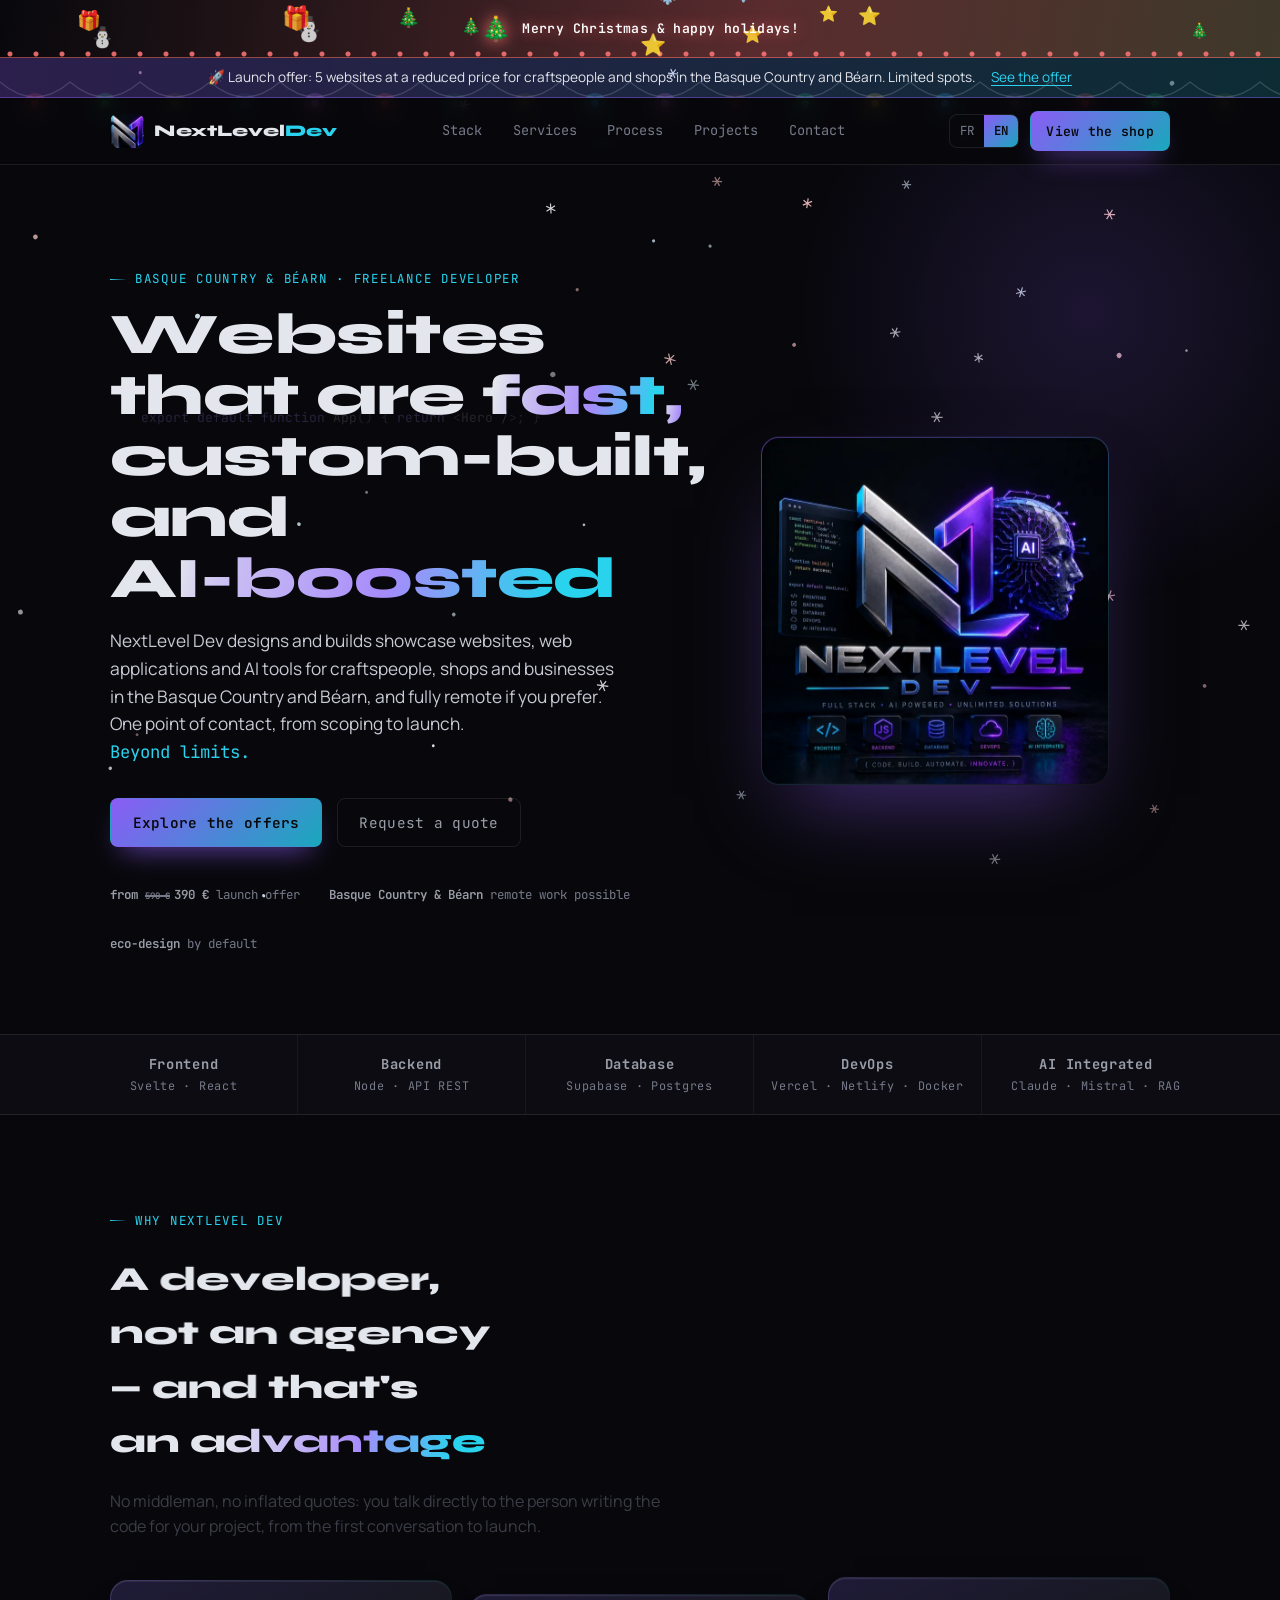
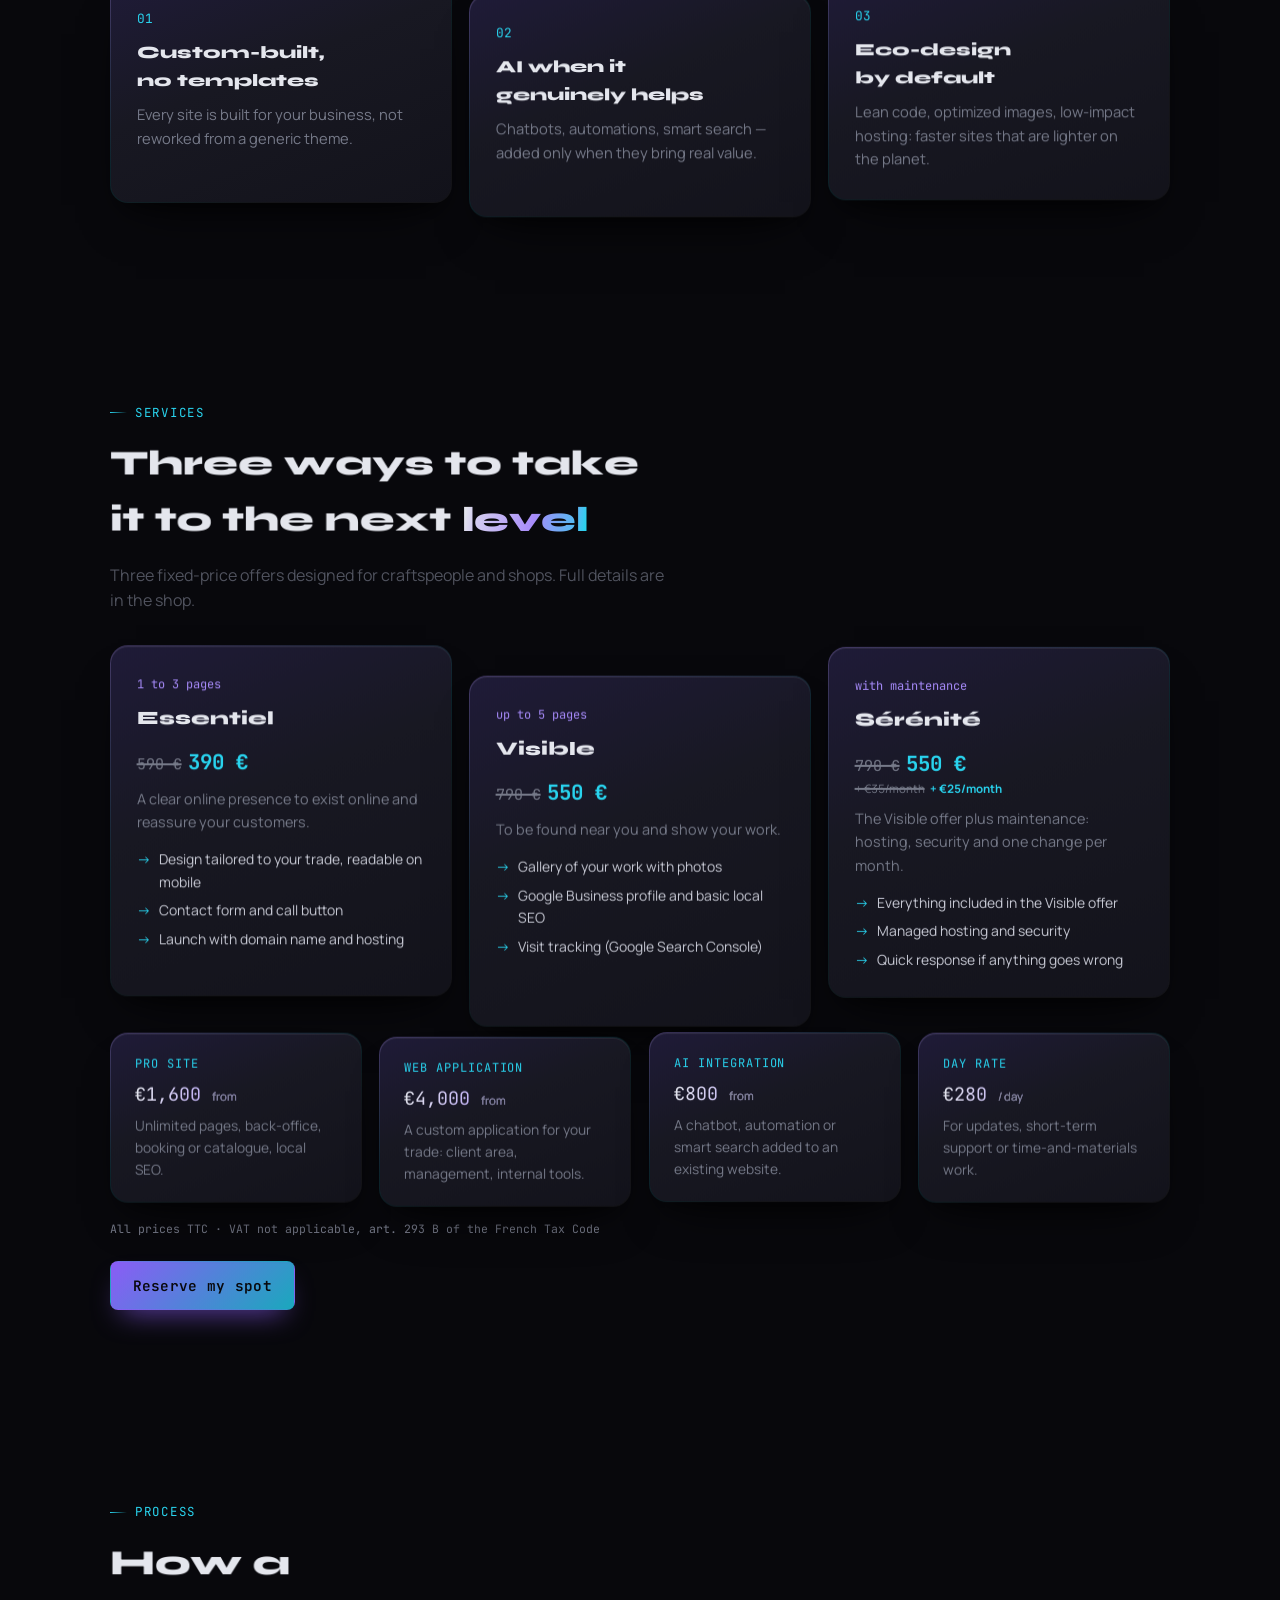
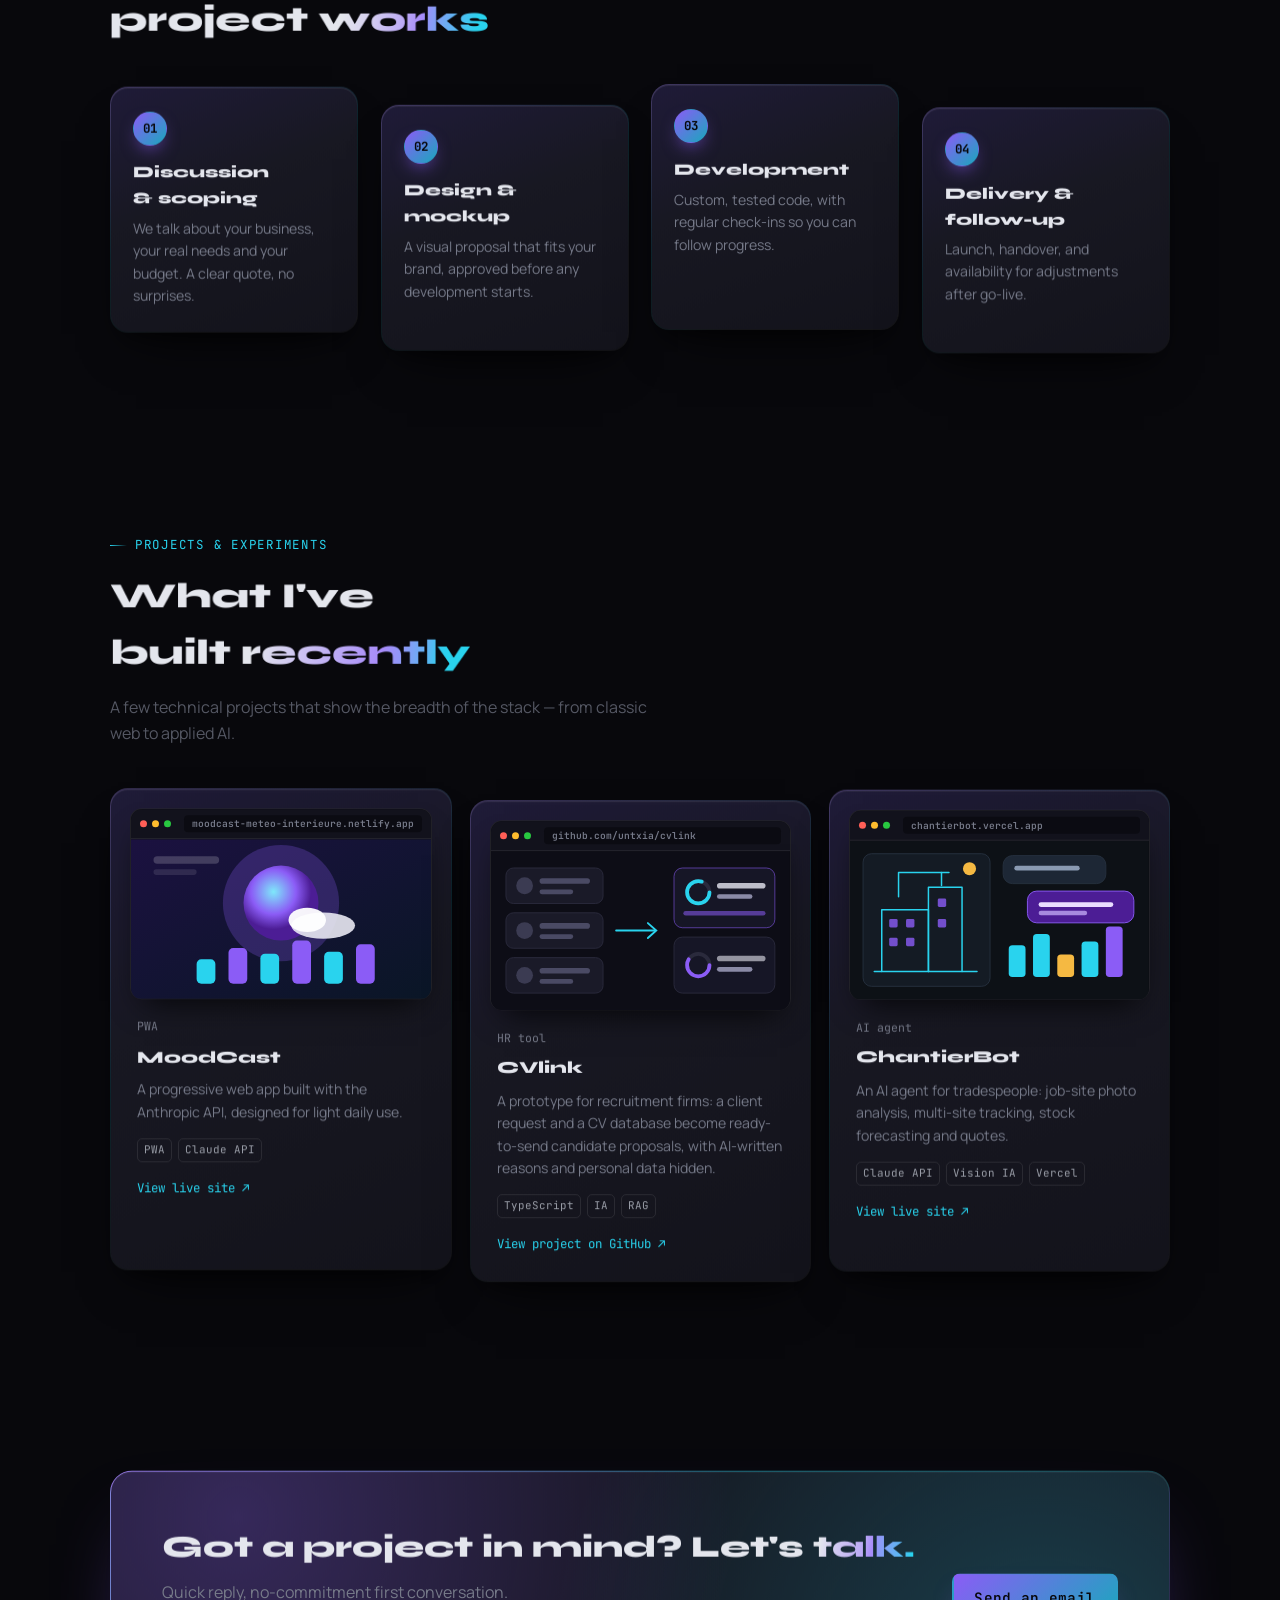
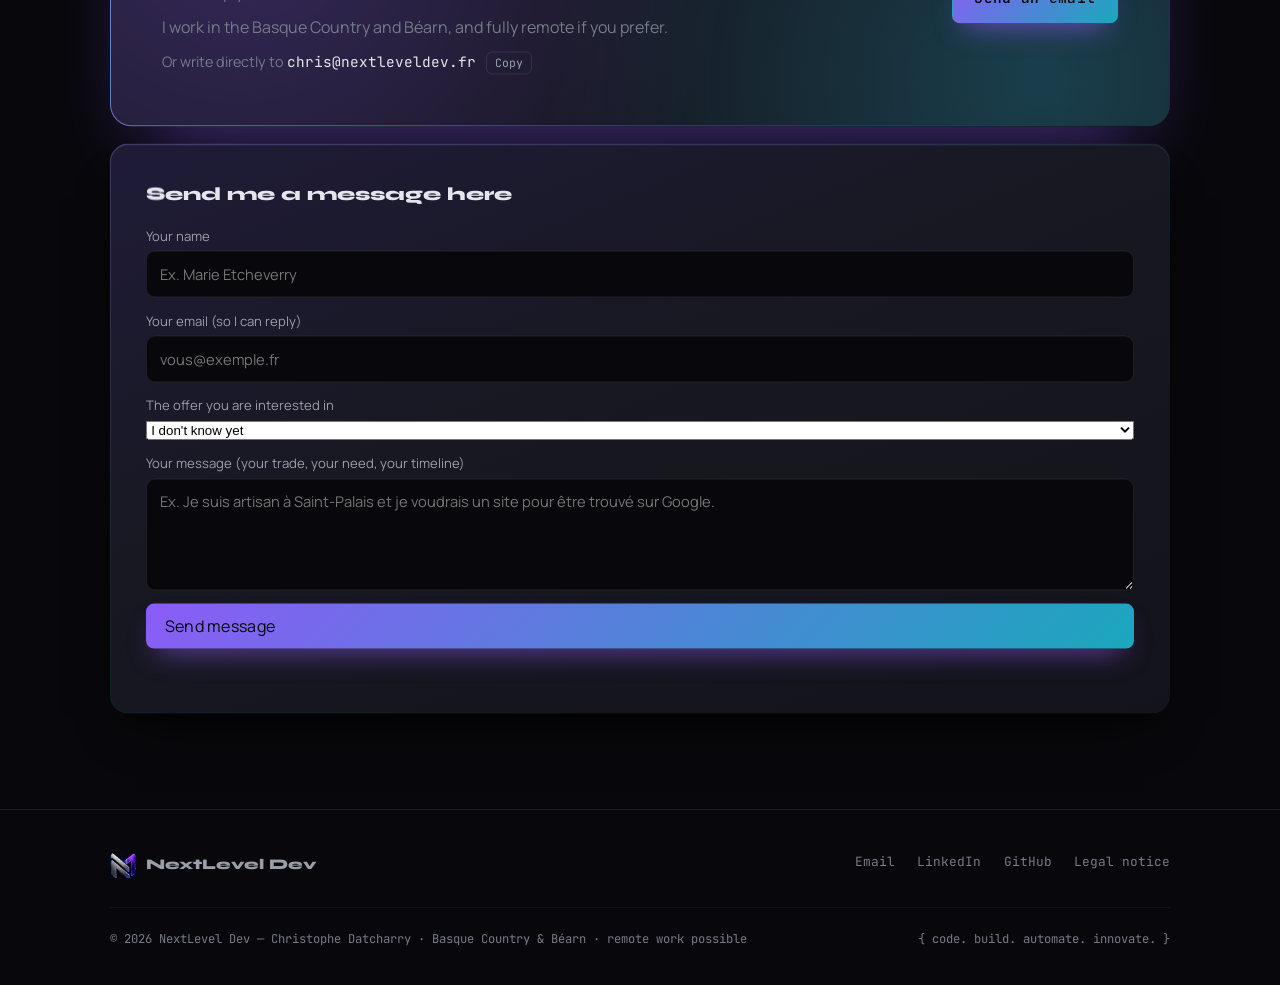
==== commit 0b2f84ab: "Formulaires : envoi des messages par e-mail via Web3Forms (en plus de Netlify) Co-Authored-By: Claud" ====
--- a/index.html
+++ b/index.html
@@ -1093,11 +1093,7 @@
   function t(k) { return L[k][en() ? 1 : 0]; }
   send.textContent = t('send');
   if (I) I.onChange(function () { send.textContent = t('send'); st.textContent = ''; });
-  function nldSend(form, done) {
-    var data = new URLSearchParams(new FormData(form)).toString();
-    fetch('/', { method: 'POST', headers: { 'Content-Type': 'application/x-www-form-urlencoded' }, body: data })
-      .then(function (r) { done(r.ok); }, function () { done(false); });
-  }
+  function nldSend(form, done) { window.NLD_SUBMIT(form, done); }
   
   f.addEventListener('submit', function (e) {
     e.preventDefault(); send.disabled = true; send.textContent = t('busy'); st.className = 'nld-status'; st.textContent = '';
@@ -1110,5 +1106,6 @@
 })();
 </script>
 <script src="assets/season.js" defer></script>
+<script src="assets/mail.js"></script>
 </body>
 </html>
--- a/assets/season.css
+++ b/assets/season.css
@@ -28,3 +28,6 @@
 @keyframes spTwinkle { 0%, 100% { transform: scale(.5) rotate(0); opacity: .2; } 50% { transform: scale(1.3) rotate(45deg); opacity: 1; } }
 @media (max-width: 520px) { .season-bar { height: 50px; font-size: .7rem; padding: 0 .5rem; gap: .4rem; } .season-bar .si { font-size: 1.25rem; } }
 @media (prefers-reduced-motion: reduce) { .season-bar, .season-bar::before, .season-bar::after, .season-bar .st, .season-bar .si, .season-bar .sp { animation: none !important; } .sp.drift, .sp.driftl, .sp.fall, .sp.rise { display: none; } }
+.season-bar .svg svg { width: 2em; height: auto; display: block; }
+.season-bar .si.svg svg { width: 1.6em; color: #fff; }
+.season-bar .sp.svg { color: #e8e8f0; }
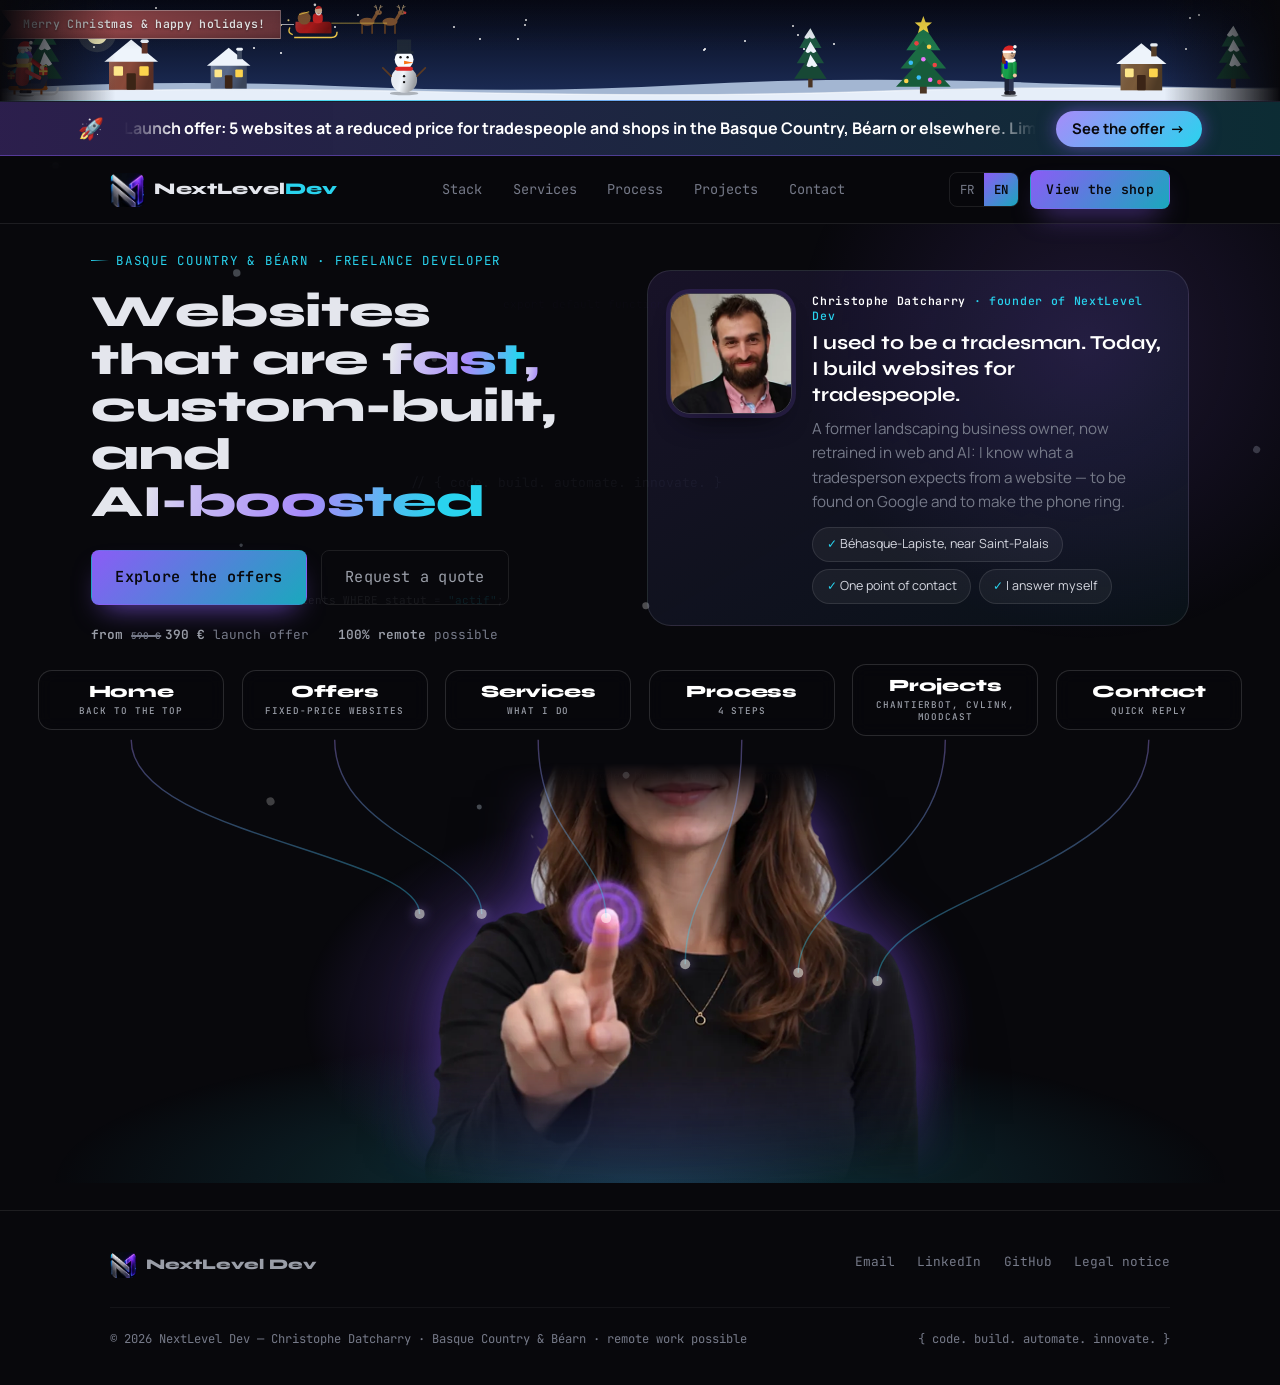
==== commit 5ff82d21: "Refonte : intro, accueil avec présentation et menu à la main, rubriques sans défilement, header anim" ====
--- a/index.html
+++ b/index.html
@@ -646,9 +646,11 @@
 <link rel="stylesheet" href="assets/smooth.css">
 <link rel="stylesheet" href="assets/offer.css">
 <link rel="stylesheet" href="assets/season.css">
+<link rel="stylesheet" href="assets/portal.css">
 </head>
 <body>
-<div class="launch-bar" data-launch-only><div class="wrap"><span>🚀 Offre de lancement : 5 sites à tarif réduit pour les artisans et commerces du Pays Basque et du Béarn. Places limitées.<span data-places-extra data-i18n-skip></span></span><a href="boutique.html#lancement">Voir l'offre</a></div></div>
+<script src="assets/intro.js"></script>
+<div class="launch-bar" data-launch-only><div class="wrap lb2"><span class="lb-rk" aria-hidden="true">🚀</span><div class="lb-mq"><div class="lb-tr"><span class="lb-i">Offre de lancement : 5 sites à tarif réduit pour les artisans et commerces du Pays Basque, du Béarn ou d'ailleurs. Places limitées.<span data-places-extra data-i18n-skip></span></span><span class="lb-sep" aria-hidden="true">✦</span><span class="lb-dup" aria-hidden="true"><span class="lb-i">Offre de lancement : 5 sites à tarif réduit pour les artisans et commerces du Pays Basque, du Béarn ou d'ailleurs. Places limitées.<span data-places-extra data-i18n-skip></span></span><span class="lb-sep" aria-hidden="true">✦</span><span class="lb-i">Offre de lancement : 5 sites à tarif réduit pour les artisans et commerces du Pays Basque, du Béarn ou d'ailleurs. Places limitées.<span data-places-extra data-i18n-skip></span></span><span class="lb-sep" aria-hidden="true">✦</span><span class="lb-i">Offre de lancement : 5 sites à tarif réduit pour les artisans et commerces du Pays Basque, du Béarn ou d'ailleurs. Places limitées.<span data-places-extra data-i18n-skip></span></span><span class="lb-sep" aria-hidden="true">✦</span></span></div></div><a class="lb-go" href="boutique.html#lancement">Voir l'offre <span aria-hidden="true">→</span></a></div></div>
 <nav class="nav">
   <div class="nav-inner">
     <a class="brand" href="#top">
@@ -667,16 +669,24 @@
 </nav>
 
 <main id="top">
-  <section class="hero">
-    <div class="wrap hero-grid">
-      <div>
+  <section class="hero" data-view="home">
+    <div class="wrap hero-grid hv">
+      <div class="hv-tx">
         <div class="eyebrow">Pays Basque &amp; Béarn · Développeur freelance</div>
-        <h1 style="margin-top:0.9rem;">Des sites <span class="grad">rapides</span>, sur mesure, et <span class="grad">boostés à l'IA</span></h1>
-        <p class="hero-lede">
-          NextLevel Dev conçoit et développe des sites vitrines, des applications web et des outils
-          IA pour les artisans, commerces et entreprises du Pays Basque et du Béarn, et 100&nbsp;% à distance si vous préférez. Un seul interlocuteur, du cadrage à la mise en ligne.
-          <br><span class="mono" style="color:var(--cyan);">Au-delà des limites.</span>
-        </p>
+        <h1>Des sites <span class="grad">rapides</span>, sur mesure, et <span class="grad">boostés à l'IA</span></h1>
+        <div class="hv-me">
+          <img src="assets/christophe.webp" alt="Christophe Datcharry, fondateur de NextLevel Dev" width="504" height="552">
+          <div>
+            <p class="hv-who"><b>Christophe Datcharry</b> · fondateur de NextLevel Dev</p>
+            <p class="hv-q">J'ai été artisan. Aujourd'hui, je crée les sites des artisans.</p>
+            <p class="hv-bio">Ancien chef d'entreprise en espaces verts, reconverti dans le web et l'IA : je sais ce qu'un artisan attend d'un site, qu'on le trouve sur Google et qu'il fasse sonner le téléphone.</p>
+            <ul class="hv-facts">
+              <li>Béhasque-Lapiste, près de Saint-Palais</li>
+              <li>Un seul interlocuteur</li>
+              <li>Je réponds moi-même</li>
+            </ul>
+          </div>
+        </div>
         <div class="hero-cta">
           <a class="btn btn-primary btn-lg" href="boutique.html">Découvrir les offres</a>
           <a class="btn btn-ghost btn-lg" href="#contact">Demander un devis</a>
@@ -684,31 +694,19 @@
         <div class="hero-meta">
           <span data-launch-only><b>dès <s class="price-old">590&nbsp;€</s>390&nbsp;€</b> en offre de lancement</span>
           <span data-normal-only><b>dès 590&nbsp;€</b> un site clé en main</span>
-          <span><b>Pays Basque &amp; Béarn</b> 100&nbsp;% à distance possible</span>
-          <span><b>éco-conception</b> par défaut</span>
-        </div>
-      </div>
-      <div class="hero-art">
-        <div class="hero-art-frame">
-          <div class="hero-art-inner">
-            <img src="[data-uri]" alt="NextLevel Dev — full stack, AI powered" />
-          </div>
-        </div>
+          <span><b>100&nbsp;% à distance</b> possible</span>
+        </div>
+      </div>
+      <div class="hv-hand">
+        <div class="hs" id="hand-menu"></div>
       </div>
     </div>
   </section>
 
-  <div class="strip" id="stack">
-    <div class="strip-inner">
-      <div class="strip-item"><b>Frontend</b>Svelte · React</div>
-      <div class="strip-item"><b>Backend</b>Node · API REST</div>
-      <div class="strip-item"><b>Database</b>Supabase · Postgres</div>
-      <div class="strip-item"><b>DevOps</b>Vercel · Netlify · Docker</div>
-      <div class="strip-item"><b>AI Integrated</b>Claude · Mistral · RAG</div>
-    </div>
-  </div>
-
-  <section>
+<div class="mq" aria-hidden="true" data-i18n-skip data-view="stack"><div class="mq-t"></div></div>
+
+
+  <section data-view="services">
     <div class="wrap">
       <div class="section-head">
         <div class="eyebrow">Pourquoi NextLevel Dev</div>
@@ -735,7 +733,14 @@
     </div>
   </section>
 
-  <section id="services">
+
+  <section class="sw-sec" data-view="services">
+    <div class="wrap">
+      <p class="sw" data-i18n-skip data-fr="Un site *clair*, qui vous ressemble. *Trouvé sur Google* près de chez vous. En ligne *2 à 3 semaines* après réception de vos contenus. Et une fois payé, *il vous appartient*." data-en="A *clear* site that looks like you. *Found on Google* near you. Online *2 to 3 weeks* after we receive your content. And once paid for, *it's yours*."></p>
+    </div>
+  </section>
+
+  <section id="services" data-view="services">
     <div class="wrap">
       <div class="section-head">
         <div class="eyebrow">Services</div>
@@ -815,7 +820,7 @@
     </div>
   </section>
 
-  <section id="process">
+  <section id="process" data-view="process">
     <div class="wrap">
       <div class="section-head">
         <div class="eyebrow">Méthode</div>
@@ -846,7 +851,17 @@
     </div>
   </section>
 
-  <section id="projets">
+  <div class="strip" id="stack" data-view="stack">
+    <div class="strip-inner">
+      <div class="strip-item"><b>Frontend</b>Svelte · React</div>
+      <div class="strip-item"><b>Backend</b>Node · API REST</div>
+      <div class="strip-item"><b>Database</b>Supabase · Postgres</div>
+      <div class="strip-item"><b>DevOps</b>Vercel · Netlify · Docker</div>
+      <div class="strip-item"><b>AI Integrated</b>Claude · Mistral · RAG</div>
+    </div>
+  </div>
+
+  <section id="projets" data-view="projets">
     <div class="wrap">
       <div class="section-head">
         <div class="eyebrow">Projets &amp; expérimentations</div>
@@ -871,7 +886,7 @@
           <a class="work-link" href="https://github.com/untxia/cvlink" target="_blank" rel="noopener">Voir le projet sur GitHub ↗</a>
         </div>
         <div class="work-card reveal">
-          <div class="work-shot" aria-hidden="true" data-i18n-skip><div class="shot-bar"><i></i><i></i><i></i><span>chantierbot.vercel.app</span></div><svg viewBox="0 0 320 170" xmlns="http://www.w3.org/2000/svg"><rect width="320" height="170" fill="#0d1116"/><rect x="14" y="14" width="136" height="142" rx="9" fill="#141b24" stroke="#26313f"/><g stroke="#29d3ee" stroke-width="1.6" fill="none" stroke-linecap="round" stroke-linejoin="round"><path d="M34 140V74h50v66"/><path d="M84 140V50h36v90"/><path d="M26 140h110"/><path d="M52 60V34h54"/><path d="M98 34v14"/></g><g fill="#8b5cf6" opacity=".8"><rect x="42" y="84" width="9" height="9" rx="1.5"/><rect x="60" y="84" width="9" height="9" rx="1.5"/><rect x="42" y="104" width="9" height="9" rx="1.5"/><rect x="60" y="104" width="9" height="9" rx="1.5"/><rect x="94" y="62" width="9" height="9" rx="1.5"/><rect x="94" y="84" width="9" height="9" rx="1.5"/></g><circle class="shot-pulse" cx="128" cy="30" r="7" fill="#f5b942"/><g class="shot-slide"><rect x="164" y="16" width="110" height="30" rx="10" fill="#1d2735" stroke="#26313f"/><rect x="176" y="27" width="70" height="5" rx="2.5" fill="#8a9ab2"/><rect x="190" y="54" width="114" height="34" rx="10" fill="#4c1d95" stroke="#8b5cf6"/><rect x="202" y="66" width="80" height="5" rx="2.5" fill="#e9ddff"/><rect x="202" y="75" width="52" height="5" rx="2.5" fill="#cdb8ff" opacity=".7"/></g><g class="shot-bars"><rect x="170" y="112" width="18" height="34" rx="4" fill="#29d3ee"/><rect x="196" y="100" width="18" height="46" rx="4" fill="#29d3ee"/><rect x="222" y="122" width="18" height="24" rx="4" fill="#f5b942"/><rect x="248" y="108" width="18" height="38" rx="4" fill="#29d3ee"/><rect x="274" y="92" width="18" height="54" rx="4" fill="#8b5cf6"/></g></svg></div>
+          <div class="work-shot" aria-hidden="true" data-i18n-skip><div class="shot-bar"><i></i><i></i><i></i><span>chantierbot.vercel.app</span></div><img src="assets/chantierbot-dashboard.webp" width="960" height="510" loading="lazy" alt="Tableau de bord de ChantierBot"></div>
           <div class="mono">Agent IA</div>
           <h3>ChantierBot</h3>
           <p>Agent IA pour artisans : analyse de photos de chantier, suivi multi-chantiers, prévision des stocks et devis.</p>
@@ -882,7 +897,7 @@
     </div>
   </section>
 
-  <section id="contact">
+  <section id="contact" data-view="contact">
     <div class="wrap">
       <div class="cta-banner reveal">
         <div>
@@ -922,6 +937,7 @@
     </div>
   </section>
 </main>
+<a class="fab" href="#contact">Demander un devis</a>
 
 <footer>
   <div class="wrap">
@@ -950,7 +966,7 @@
 <script src="assets/letters.js"></script>
 <script>
 (function () {
-  var DICT = {"dès": "from", "dès 590 €": "from €590", "Méthode": "Process", "Projets": "Projects", "Voir la boutique": "View the shop", "France & international · Développeur freelance": "France & worldwide · Freelance developer", "Des sites": "Websites that are", "rapides": "fast", ", sur mesure, et": ", custom-built, and", "boostés à l'IA": "AI-boosted", "NextLevel Dev conçoit et développe des sites vitrines, des applications web et des outils IA pour les artisans, commerces et entreprises, partout en France et à l'international. Un seul interlocuteur, du cadrage à la mise en ligne.": "NextLevel Dev designs and builds showcase websites, web applications and AI tools for craftspeople, shops and businesses, anywhere in France and around the world. One point of contact, from scoping to launch.", "Au-delà des limites.": "Beyond limits.", "Découvrir les offres": "Explore the offers", "Demander un devis": "Request a quote", "dès 800 €": "from €800", "le site vitrine": "for a showcase site", "France & monde": "France & worldwide", "100 % à distance": "100% remote", "éco-conception": "eco-design", "par défaut": "by default", "Pourquoi NextLevel Dev": "Why NextLevel Dev", "Un développeur, pas une agence — et c'est un avantage": "A developer, not an agency — and that's an advantage", "Pas d'intermédiaire, pas de sur-devis : vous parlez directement à la personne qui code votre projet, du premier échange à la mise en ligne.": "No middleman, no inflated quotes: you talk directly to the person writing the code for your project, from the first conversation to launch.", "Sur mesure, pas de template": "Custom-built, no templates", "Chaque site est construit pour votre activité, pas retapé depuis un thème générique.": "Every site is built for your business, not reworked from a generic theme.", "IA quand elle sert vraiment": "AI when it genuinely helps", "Chatbot, automatisations, recherche intelligente — intégrés seulement quand ils apportent une vraie valeur.": "Chatbots, automations, smart search — added only when they bring real value.", "Éco-conception par défaut": "Eco-design by default", "Code allégé, images optimisées, hébergement sobre : des sites rapides et plus légers pour la planète.": "Lean code, optimized images, low-impact hosting: faster sites that are lighter on the planet.", "Trois façons de passer au niveau supérieur": "Three ways to take it to the next level", "Un aperçu rapide — le détail complet, avec les fonctionnalités incluses, est dans la boutique.": "A quick overview — the full details, with everything included, are in the shop.", "Site Vitrine": "Showcase Website", "800 €": "€800", "à partir de": "from", "Une présence en ligne claire et professionnelle pour votre activité.": "A clear, professional online presence for your business.", "Design sur mesure, responsive": "Custom, responsive design", "Jusqu'à 5 pages": "Up to 5 pages", "Formulaire de contact": "Contact form", "Voir le détail": "See details", "Site Pro": "Pro site", "1 600 €": "€1,600", "Un site complet avec back-office, pour gérer votre activité au quotidien.": "A full website with a back office, to run your business day to day.", "Pages illimitées + CMS": "Unlimited pages + CMS", "Réservation ou catalogue": "Booking or product catalog", "Référencement local (SEO)": "Local SEO", "Application web": "Web application", "4 000 €": "€4,000", "Une application sur mesure pour votre métier : espace client, gestion, outils internes.": "A custom application for your trade: client area, management, internal tools.", "Front + back + base de données": "Front end + back end + database", "Comptes utilisateurs & back-office": "User accounts & back office", "IA intégrable si utile": "AI integration where useful", "Intégration IA": "AI integration", "Chatbot, automatisation ou recherche intelligente ajoutés à un site existant.": "A chatbot, automation or smart search added to an existing website.", "Tarif journalier": "Day rate", "280 €": "€280", "/ jour": "/ day", "Pour les évolutions, renforts ponctuels ou missions en régie.": "For updates, short-term support or time-and-materials work.", "Maintenance": "Maintenance", "49 €": "€49", "/ mois": "/ month", "Mises à jour, sauvegardes, sécurité et petites modifications.": "Updates, backups, security and small changes.", "Comment se déroule un projet": "How a project works", "Échange & cadrage": "Discussion & scoping", "On discute de votre activité, vos besoins réels et votre budget. Devis clair, sans surprise.": "We talk about your business, your real needs and your budget. A clear quote, no surprises.", "Design & maquette": "Design & mockup", "Une proposition visuelle adaptée à votre image, validée avant tout développement.": "A visual proposal that fits your brand, approved before any development starts.", "Développement": "Development", "Code sur mesure, testé, avec des points d'étape réguliers pour suivre l'avancement.": "Custom, tested code, with regular check-ins so you can follow progress.", "Livraison & suivi": "Delivery & follow-up", "Mise en ligne, prise en main, et disponibilité pour les ajustements après lancement.": "Launch, handover, and availability for adjustments after go-live.", "Projets & expérimentations": "Projects & experiments", "Ce que j'ai construit récemment": "What I've built recently", "Quelques projets techniques qui montrent l'étendue du stack — du web classique à l'IA appliquée.": "A few technical projects that show the breadth of the stack — from classic web to applied AI.", "Veille d'offres": "Job monitoring", "Agent IA qui surveille les offres d'emploi (France Travail, Adzuna), les note avec Claude et notifie sur Telegram.": "An AI agent that monitors job postings (France Travail, Adzuna), scores them with Claude and sends alerts on Telegram.", "Application progressive construite avec l'API Anthropic, pensée pour un usage quotidien léger.": "A progressive web app built with the Anthropic API, designed for light daily use.", "Assistant conversationnel": "Conversational assistant", "App conversationnelle SvelteKit + Mistral AI, développée en équipe avec PocketBase.": "A conversational app built with SvelteKit + Mistral AI, developed as a team with PocketBase.", "Un projet en tête ? Parlons-en.": "Got a project in mind? Let's talk.", "Réponse rapide, premier échange sans engagement.": "Quick reply, no-commitment first conversation.", "Écrire un email": "Send an email", "© 2026 NextLevel Dev — Christophe Datcharry · France & international": "© 2026 NextLevel Dev — Christophe Datcharry · France & worldwide", "Mentions légales": "Legal notice", "Outil RH": "HR tool", "Prototype pour cabinets de recrutement : une demande client et une base de CV deviennent des propositions de candidats prêtes à envoyer, avec motifs rédigés par l'IA et données personnelles masquées.": "A prototype for recruitment firms: a client request and a CV database become ready-to-send candidate proposals, with AI-written reasons and personal data hidden.", "Agent IA": "AI agent", "Agent IA pour artisans : analyse de photos de chantier, suivi multi-chantiers, prévision des stocks et devis.": "An AI agent for tradespeople: job-site photo analysis, multi-site tracking, stock forecasting and quotes.", "Voir le site en direct ↗": "View live site ↗", "Voir le projet sur GitHub ↗": "View project on GitHub ↗", "Ou écrivez directement à": "Or write directly to", "Envoyez-moi un message ici": "Send me a message here", "Votre nom": "Your name", "Votre email": "Your email", "Votre message": "Your message", "Ne pas remplir": "Do not fill in", "Développeur web freelance Pays Basque & Béarn · Sites pour artisans · NextLevel Dev": "Freelance web developer Basque Country & Béarn · Websites for craftspeople · NextLevel Dev", "Développeur web freelance près de Saint-Palais : création de site pour artisans et commerces du Pays Basque et du Béarn, applications et IA. Offre de lancement.": "Freelance web developer near Saint-Palais: websites for craftspeople and shops in the Basque Country and Béarn, web apps and AI. Launch offer.", "Pays Basque & Béarn · Développeur freelance": "Basque Country & Béarn · Freelance developer", "NextLevel Dev conçoit et développe des sites vitrines, des applications web et des outils IA pour les artisans, commerces et entreprises du Pays Basque et du Béarn, et 100 % à distance si vous préférez. Un seul interlocuteur, du cadrage à la mise en ligne.": "NextLevel Dev designs and builds showcase websites, web applications and AI tools for craftspeople, shops and businesses in the Basque Country and Béarn, and fully remote if you prefer. One point of contact, from scoping to launch.", "en offre de lancement": "launch offer", "un site clé en main": "a turnkey website", "Pays Basque & Béarn": "Basque Country & Béarn", "100 % à distance possible": "remote work possible", "Trois offres à prix fixe pensées pour les artisans et commerces. Le détail complet est dans la boutique.": "Three fixed-price offers designed for craftspeople and shops. Full details are in the shop.", "1 à 3 pages": "1 to 3 pages", "jusqu'à 5 pages": "up to 5 pages", "avec maintenance": "with maintenance", "Une présence claire pour exister en ligne et rassurer vos clients.": "A clear online presence to exist online and reassure your customers.", "Design adapté à votre métier, lisible sur mobile": "Design tailored to your trade, readable on mobile", "Formulaire de contact et bouton d'appel": "Contact form and call button", "Mise en ligne avec nom de domaine et hébergement": "Launch with domain name and hosting", "Pour être trouvé près de chez vous et montrer votre travail.": "To be found near you and show your work.", "Galerie de réalisations avec photos": "Gallery of your work with photos", "Fiche Google Business et SEO local de base": "Google Business profile and basic local SEO", "Suivi des visites (Google Search Console)": "Visit tracking (Google Search Console)", "L'offre Visible, plus la maintenance : hébergement, sécurité et une modification par mois.": "The Visible offer plus maintenance: hosting, security and one change per month.", "Tout ce que contient l'offre Visible": "Everything included in the Visible offer", "Hébergement et sécurité gérés": "Managed hosting and security", "Réponse rapide en cas de problème": "Quick response if anything goes wrong", "+ 35 €/mois": "+ €35/month", "+ 25 €/mois": "+ €25/month", "Pages illimitées, back-office, réservation ou catalogue, SEO local.": "Unlimited pages, back-office, booking or catalogue, local SEO.", "Réserver ma place": "Reserve my spot", "Voir le détail des offres": "See the offers in detail", "Témoignages": "Testimonials", "Je travaille au Pays Basque et en Béarn, et 100 % à distance si vous préférez.": "I work in the Basque Country and Béarn, and fully remote if you prefer.", "Votre email (pour que je vous réponde)": "Your email (so I can reply)", "L'offre qui vous intéresse": "The offer you are interested in", "Je ne sais pas encore": "I don't know yet", "Votre message (votre métier, votre besoin, vos délais)": "Your message (your trade, your need, your timeline)", "© 2026 NextLevel Dev — Christophe Datcharry · Pays Basque & Béarn · 100 % à distance possible": "© 2026 NextLevel Dev — Christophe Datcharry · Basque Country & Béarn · remote work possible", "🚀 Offre de lancement : 5 sites à tarif réduit pour les artisans et commerces du Pays Basque et du Béarn. Places limitées.": "🚀 Launch offer: 5 websites at a reduced price for craftspeople and shops in the Basque Country and Béarn. Limited spots.", "Voir l'offre": "See the offer"};
+  var DICT = {"Artisans & commerces": "Tradespeople & shops", "Pays Basque, Béarn, ailleurs": "Basque Country, Béarn, elsewhere", "Offre de lancement": "Launch offer", "5 sites à tarif réduit": "5 websites at a reduced price", "Pour les artisans et commerces": "For tradespeople and shops", "Pays Basque, Béarn ou ailleurs": "Basque Country, Béarn or elsewhere", "Places limitées": "Limited spots", "Offre de lancement : 5 sites à tarif réduit pour les artisans et commerces du Pays Basque, du Béarn ou d'ailleurs. Places limitées.": "Launch offer: 5 websites at a reduced price for tradespeople and shops in the Basque Country, Béarn or elsewhere. Limited spots.", "Voir l'offre": "See the offer", "Christophe Datcharry": "Christophe Datcharry", "· fondateur de NextLevel Dev": "· founder of NextLevel Dev", "Ancien chef d'entreprise en espaces verts, reconverti dans le web et l'IA : je sais ce qu'un artisan attend d'un site, qu'on le trouve sur Google et qu'il fasse sonner le téléphone.": "A former landscaping business owner, now retrained in web and AI: I know what a tradesperson expects from a website — to be found on Google and to make the phone ring.", "Béhasque-Lapiste, près de Saint-Palais": "Béhasque-Lapiste, near Saint-Palais", "100 % à distance": "100% remote", "possible": "possible", "Qui je suis": "About me", "J'ai été artisan. Aujourd'hui, je crée les sites des artisans.": "I used to be a tradesman. Today, I build websites for tradespeople.", "De 2007 à 2011, j'ai dirigé ma propre entreprise d'espaces verts. J'ai ensuite passé des années sur le terrain : préparation de commandes, préparation automobile, tournées de facteur, conduite de ligne en usine.": "From 2007 to 2011, I ran my own landscaping business. I then spent years on the ground: order picking, car preparation, postal rounds, running a factory production line.", "Je me suis reconverti dans le développement web et l'intelligence artificielle, que j'utilise chaque jour. Je sais ce qu'un artisan attend d'un site : qu'il soit clair, qu'on le trouve sur Google et qu'il fasse sonner le téléphone.": "I retrained in web development and artificial intelligence, which I use every day. I know what a tradesperson expects from a website: that it's clear, that people find it on Google, and that it makes the phone ring.", "près de Saint-Palais": "near Saint-Palais", "Un seul interlocuteur": "One point of contact", "du devis à la mise en ligne": "from quote to launch", "Je réponds moi-même": "I answer myself", "pas de standard, pas d'agence": "no call centre, no agency", "Me parler de votre projet": "Tell me about your project", "Fondateur de NextLevel Dev": "Founder of NextLevel Dev", "Explorer": "Explore", "Par où voulez-vous commencer ?": "Where would you like to start?", "Boutique": "Shop", "Les offres à prix fixe": "Fixed-price offers", "Essentiel, Visible, Sérénité : choisissez votre formule.": "Essential, Visible, Serenity: pick your plan.", "Réalisations": "Work", "Mes projets": "My projects", "ChantierBot, CVlink, MoodCast.": "ChantierBot, CVlink, MoodCast.", "4 étapes": "4 steps", "Ce que je fais": "What I do", "Parlons de votre projet": "Let's talk about your project", "🚀 Offre de lancement · places limitées": "🚀 Launch offer · limited spots", "dès": "from", "dès 590 €": "from €590", "Méthode": "Process", "Projets": "Projects", "Voir la boutique": "View the shop", "France & international · Développeur freelance": "France & worldwide · Freelance developer", "Des sites": "Websites that are", "rapides": "fast", ", sur mesure, et": ", custom-built, and", "boostés à l'IA": "AI-boosted", "NextLevel Dev conçoit et développe des sites vitrines, des applications web et des outils IA pour les artisans, commerces et entreprises, partout en France et à l'international. Un seul interlocuteur, du cadrage à la mise en ligne.": "NextLevel Dev designs and builds showcase websites, web applications and AI tools for craftspeople, shops and businesses, anywhere in France and around the world. One point of contact, from scoping to launch.", "Au-delà des limites.": "Beyond limits.", "Découvrir les offres": "Explore the offers", "Demander un devis": "Request a quote", "dès 800 €": "from €800", "le site vitrine": "for a showcase site", "France & monde": "France & worldwide", "100 % à distance": "100% remote", "éco-conception": "eco-design", "par défaut": "by default", "Pourquoi NextLevel Dev": "Why NextLevel Dev", "Un développeur, pas une agence — et c'est un avantage": "A developer, not an agency — and that's an advantage", "Pas d'intermédiaire, pas de sur-devis : vous parlez directement à la personne qui code votre projet, du premier échange à la mise en ligne.": "No middleman, no inflated quotes: you talk directly to the person writing the code for your project, from the first conversation to launch.", "Sur mesure, pas de template": "Custom-built, no templates", "Chaque site est construit pour votre activité, pas retapé depuis un thème générique.": "Every site is built for your business, not reworked from a generic theme.", "IA quand elle sert vraiment": "AI when it genuinely helps", "Chatbot, automatisations, recherche intelligente — intégrés seulement quand ils apportent une vraie valeur.": "Chatbots, automations, smart search — added only when they bring real value.", "Éco-conception par défaut": "Eco-design by default", "Code allégé, images optimisées, hébergement sobre : des sites rapides et plus légers pour la planète.": "Lean code, optimized images, low-impact hosting: faster sites that are lighter on the planet.", "Trois façons de passer au niveau supérieur": "Three ways to take it to the next level", "Un aperçu rapide — le détail complet, avec les fonctionnalités incluses, est dans la boutique.": "A quick overview — the full details, with everything included, are in the shop.", "Site Vitrine": "Showcase Website", "800 €": "€800", "à partir de": "from", "Une présence en ligne claire et professionnelle pour votre activité.": "A clear, professional online presence for your business.", "Design sur mesure, responsive": "Custom, responsive design", "Jusqu'à 5 pages": "Up to 5 pages", "Formulaire de contact": "Contact form", "Voir le détail": "See details", "Site Pro": "Pro site", "1 600 €": "€1,600", "Un site complet avec back-office, pour gérer votre activité au quotidien.": "A full website with a back office, to run your business day to day.", "Pages illimitées + CMS": "Unlimited pages + CMS", "Réservation ou catalogue": "Booking or product catalog", "Référencement local (SEO)": "Local SEO", "Application web": "Web application", "4 000 €": "€4,000", "Une application sur mesure pour votre métier : espace client, gestion, outils internes.": "A custom application for your trade: client area, management, internal tools.", "Front + back + base de données": "Front end + back end + database", "Comptes utilisateurs & back-office": "User accounts & back office", "IA intégrable si utile": "AI integration where useful", "Intégration IA": "AI integration", "Chatbot, automatisation ou recherche intelligente ajoutés à un site existant.": "A chatbot, automation or smart search added to an existing website.", "Tarif journalier": "Day rate", "280 €": "€280", "/ jour": "/ day", "Pour les évolutions, renforts ponctuels ou missions en régie.": "For updates, short-term support or time-and-materials work.", "Maintenance": "Maintenance", "49 €": "€49", "/ mois": "/ month", "Mises à jour, sauvegardes, sécurité et petites modifications.": "Updates, backups, security and small changes.", "Comment se déroule un projet": "How a project works", "Échange & cadrage": "Discussion & scoping", "On discute de votre activité, vos besoins réels et votre budget. Devis clair, sans surprise.": "We talk about your business, your real needs and your budget. A clear quote, no surprises.", "Design & maquette": "Design & mockup", "Une proposition visuelle adaptée à votre image, validée avant tout développement.": "A visual proposal that fits your brand, approved before any development starts.", "Développement": "Development", "Code sur mesure, testé, avec des points d'étape réguliers pour suivre l'avancement.": "Custom, tested code, with regular check-ins so you can follow progress.", "Livraison & suivi": "Delivery & follow-up", "Mise en ligne, prise en main, et disponibilité pour les ajustements après lancement.": "Launch, handover, and availability for adjustments after go-live.", "Projets & expérimentations": "Projects & experiments", "Ce que j'ai construit récemment": "What I've built recently", "Quelques projets techniques qui montrent l'étendue du stack — du web classique à l'IA appliquée.": "A few technical projects that show the breadth of the stack — from classic web to applied AI.", "Veille d'offres": "Job monitoring", "Agent IA qui surveille les offres d'emploi (France Travail, Adzuna), les note avec Claude et notifie sur Telegram.": "An AI agent that monitors job postings (France Travail, Adzuna), scores them with Claude and sends alerts on Telegram.", "Application progressive construite avec l'API Anthropic, pensée pour un usage quotidien léger.": "A progressive web app built with the Anthropic API, designed for light daily use.", "Assistant conversationnel": "Conversational assistant", "App conversationnelle SvelteKit + Mistral AI, développée en équipe avec PocketBase.": "A conversational app built with SvelteKit + Mistral AI, developed as a team with PocketBase.", "Un projet en tête ? Parlons-en.": "Got a project in mind? Let's talk.", "Réponse rapide, premier échange sans engagement.": "Quick reply, no-commitment first conversation.", "Écrire un email": "Send an email", "© 2026 NextLevel Dev — Christophe Datcharry · France & international": "© 2026 NextLevel Dev — Christophe Datcharry · France & worldwide", "Mentions légales": "Legal notice", "Outil RH": "HR tool", "Prototype pour cabinets de recrutement : une demande client et une base de CV deviennent des propositions de candidats prêtes à envoyer, avec motifs rédigés par l'IA et données personnelles masquées.": "A prototype for recruitment firms: a client request and a CV database become ready-to-send candidate proposals, with AI-written reasons and personal data hidden.", "Agent IA": "AI agent", "Agent IA pour artisans : analyse de photos de chantier, suivi multi-chantiers, prévision des stocks et devis.": "An AI agent for tradespeople: job-site photo analysis, multi-site tracking, stock forecasting and quotes.", "Voir le site en direct ↗": "View live site ↗", "Voir le projet sur GitHub ↗": "View project on GitHub ↗", "Ou écrivez directement à": "Or write directly to", "Envoyez-moi un message ici": "Send me a message here", "Votre nom": "Your name", "Votre email": "Your email", "Votre message": "Your message", "Ne pas remplir": "Do not fill in", "Développeur web freelance Pays Basque & Béarn · Sites pour artisans · NextLevel Dev": "Freelance web developer Basque Country & Béarn · Websites for craftspeople · NextLevel Dev", "Développeur web freelance près de Saint-Palais : création de site pour artisans et commerces du Pays Basque et du Béarn, applications et IA. Offre de lancement.": "Freelance web developer near Saint-Palais: websites for craftspeople and shops in the Basque Country and Béarn, web apps and AI. Launch offer.", "Pays Basque & Béarn · Développeur freelance": "Basque Country & Béarn · Freelance developer", "NextLevel Dev conçoit et développe des sites vitrines, des applications web et des outils IA pour les artisans, commerces et entreprises du Pays Basque et du Béarn, et 100 % à distance si vous préférez. Un seul interlocuteur, du cadrage à la mise en ligne.": "NextLevel Dev designs and builds showcase websites, web applications and AI tools for craftspeople, shops and businesses in the Basque Country and Béarn, and fully remote if you prefer. One point of contact, from scoping to launch.", "en offre de lancement": "launch offer", "un site clé en main": "a turnkey website", "Pays Basque & Béarn": "Basque Country & Béarn", "100 % à distance possible": "remote work possible", "Trois offres à prix fixe pensées pour les artisans et commerces. Le détail complet est dans la boutique.": "Three fixed-price offers designed for craftspeople and shops. Full details are in the shop.", "1 à 3 pages": "1 to 3 pages", "jusqu'à 5 pages": "up to 5 pages", "avec maintenance": "with maintenance", "Une présence claire pour exister en ligne et rassurer vos clients.": "A clear online presence to exist online and reassure your customers.", "Design adapté à votre métier, lisible sur mobile": "Design tailored to your trade, readable on mobile", "Formulaire de contact et bouton d'appel": "Contact form and call button", "Mise en ligne avec nom de domaine et hébergement": "Launch with domain name and hosting", "Pour être trouvé près de chez vous et montrer votre travail.": "To be found near you and show your work.", "Galerie de réalisations avec photos": "Gallery of your work with photos", "Fiche Google Business et SEO local de base": "Google Business profile and basic local SEO", "Suivi des visites (Google Search Console)": "Visit tracking (Google Search Console)", "L'offre Visible, plus la maintenance : hébergement, sécurité et une modification par mois.": "The Visible offer plus maintenance: hosting, security and one change per month.", "Tout ce que contient l'offre Visible": "Everything included in the Visible offer", "Hébergement et sécurité gérés": "Managed hosting and security", "Réponse rapide en cas de problème": "Quick response if anything goes wrong", "+ 35 €/mois": "+ €35/month", "+ 25 €/mois": "+ €25/month", "Pages illimitées, back-office, réservation ou catalogue, SEO local.": "Unlimited pages, back-office, booking or catalogue, local SEO.", "Réserver ma place": "Reserve my spot", "Voir le détail des offres": "See the offers in detail", "Témoignages": "Testimonials", "Je travaille au Pays Basque et en Béarn, et 100 % à distance si vous préférez.": "I work in the Basque Country and Béarn, and fully remote if you prefer.", "Votre email (pour que je vous réponde)": "Your email (so I can reply)", "L'offre qui vous intéresse": "The offer you are interested in", "Je ne sais pas encore": "I don't know yet", "Votre message (votre métier, votre besoin, vos délais)": "Your message (your trade, your need, your timeline)", "© 2026 NextLevel Dev — Christophe Datcharry · Pays Basque & Béarn · 100 % à distance possible": "© 2026 NextLevel Dev — Christophe Datcharry · Basque Country & Béarn · remote work possible", "🚀 Offre de lancement : 5 sites à tarif réduit pour les artisans et commerces du Pays Basque et du Béarn. Places limitées.": "🚀 Launch offer: 5 websites at a reduced price for craftspeople and shops in the Basque Country and Béarn. Limited spots.", "Voir l'offre": "See the offer"};
   var lang = 'fr', originals = new Map(), listeners = [], origTitle = document.title;
   function norm(s) { return s.replace(/[\s ]+/g, ' ').trim(); }
   function has(k) { return Object.prototype.hasOwnProperty.call(DICT, k); }
@@ -1105,6 +1121,7 @@
   });
 })();
 </script>
+<script src="assets/portal.js" defer></script>
 <script src="assets/season.js" defer></script>
 <script src="assets/mail.js"></script>
 </body>
--- a/assets/season.css
+++ b/assets/season.css
@@ -1,33 +1,98 @@
-/* Thème du mois : bandeau + décor d'arrière-plan (voir season.js) */
+/* Thème du mois : scène illustrée animée dans le header (voir season.js) */
+.season-bar { position: relative; z-index: 45; height: 6.4em; font-size: 16px; overflow: hidden; background: linear-gradient(180deg, var(--sky1, #08080c) 0%, var(--sky2, #1a1040) 100%); border-bottom: 1px solid rgba(255,255,255,.08); isolation: isolate; }
+.season-bar::before { content: ''; position: absolute; left: 0; right: 0; bottom: 0; height: 1px; z-index: 9; background: linear-gradient(90deg, transparent, #22d3ee 25%, #8b5cf6 75%, transparent); opacity: .8; }
+.season-bar::after { content: ''; position: absolute; inset: 0; z-index: 7; pointer-events: none; background: linear-gradient(90deg, #08080c 0, rgba(8,8,12,0) 9%, rgba(8,8,12,0) 91%, #08080c 100%), linear-gradient(180deg, rgba(8,8,12,.26) 0, rgba(8,8,12,0) 50%); }
+.season-bar svg { display: block; width: 100%; height: auto; overflow: visible; }
+.season-bar .st { position: static; }
+.ss-ban { position: absolute; top: .4em; left: 0; z-index: 6; display: flex; align-items: center; white-space: nowrap; pointer-events: none; will-change: transform; animation: ssBan var(--bd, 30s) linear var(--bdl, -9s) infinite; }
+.ss-ban .bn { display: block; padding: .34rem .95rem .34rem 1.45rem; font-family: 'JetBrains Mono', monospace; font-size: .72rem; font-weight: 600; letter-spacing: .03em; color: #fff; background: linear-gradient(90deg, color-mix(in srgb, var(--season, #8b5cf6) 78%, #08080c), color-mix(in srgb, var(--season, #8b5cf6) 42%, #12121c)); box-shadow: inset 0 0 0 1px rgba(255,255,255,.4), inset 0 -.5rem .8rem -.5rem rgba(0,0,0,.45); clip-path: polygon(0 0, 100% 0, 100% 100%, 0 100%, .7rem 50%); transform-origin: 100% 50%; animation: ssFlag 1.7s ease-in-out infinite alternate; text-shadow: 0 1px 2px rgba(0,0,0,.5); }
+.ss-ban .rope { display: block; width: 1.5em; height: 1px; background: #e5e7eb; opacity: .8; }
+.ss-ban .pl { display: block; width: 3.1em; line-height: 0; animation: ssBoat 2.4s ease-in-out infinite alternate; }
+.ss-ban.sl .pl { width: 7.6em; }
+.ss-ban.sl .rope { width: .8em; margin-right: -.4em; }
+@keyframes ssBan { from { transform: translateX(-100%); } to { transform: translateX(100vw); } }
+@keyframes ssFlag { from { transform: skewY(-2.2deg); } to { transform: skewY(2.2deg); } }
+.ss-g { position: absolute; left: 0; right: 0; bottom: 0; z-index: 2; height: 1.6em !important; width: 100%; }
+.ss-g.tall { height: 2.3em !important; z-index: 1; }
+.ss-g.city { height: 3.7em !important; z-index: 1; }
+.ss-i { position: absolute; z-index: 3; line-height: 0; pointer-events: none; }
+.ss-i.sky { z-index: 1; }
+.ss-i.front { z-index: 5; }
+.ss-a { position: absolute; left: 0; z-index: 4; line-height: 0; pointer-events: none; will-change: transform; animation: ssGo var(--d, 30s) linear var(--dl, 0s) infinite; }
+.ss-a.rev { animation-name: ssGoR; }
+.ss-a.rev .fl { transform: scaleX(-1); }
+.ss-a.half-l { animation-name: ssGoL; }
+.ss-a.half-r { animation-name: ssGoR2; }
+.ss-a.sky { z-index: 1; }
+.ss-a .fl { display: block; }
+.ss-a .hop { animation: ssHop .62s ease-in-out infinite; }
+.ss-a.rev .hop { animation-name: ssHopR; }
+.ss-a .bobw { animation: ssBoat 3s ease-in-out infinite alternate; }
+@keyframes ssGo { from { transform: translateX(-7em); } to { transform: translateX(calc(100vw + 2em)); } }
+@keyframes ssGoR { from { transform: translateX(calc(100vw + 2em)); } to { transform: translateX(-7em); } }
+@keyframes ssGoL { 0% { transform: translateX(-7em); opacity: 1; } 88% { opacity: 1; } 100% { transform: translateX(40vw); opacity: 0; } }
+@keyframes ssGoR2 { 0% { transform: translateX(calc(100vw + 2em)); opacity: 1; } 88% { opacity: 1; } 100% { transform: translateX(54vw); opacity: 0; } }
+@keyframes ssHop { 0%, 100% { transform: translateY(0) rotate(0); } 45% { transform: translateY(-.85em) rotate(-8deg); } }
+@keyframes ssHopR { 0%, 100% { transform: scaleX(-1) translateY(0) rotate(0); } 45% { transform: scaleX(-1) translateY(-.85em) rotate(-8deg); } }
+@keyframes ssBoat { from { transform: rotate(-3deg) translateY(0); } to { transform: rotate(3deg) translateY(-.12em); } }
+/* personnages */
+.pp .lg-a, .pp .lg-b, .pp .am-a, .pp .am-b { transform-box: fill-box; transform-origin: 50% 8%; }
+.pp.walk .lg-a, .pp.walk .am-b.sw { animation: ssSw .56s ease-in-out infinite alternate; }
+.pp.walk .lg-b, .pp.walk .am-a { animation: ssSw .56s ease-in-out infinite alternate-reverse; }
+.pp.run .lg-a, .pp.run .am-b.sw { animation: ssRun .3s ease-in-out infinite alternate; }
+.pp.run .lg-b, .pp.run .am-a { animation: ssRun .3s ease-in-out infinite alternate-reverse; }
+.pp.walk, .pp.run { animation: ssBob .28s ease-in-out infinite alternate; }
+.pp.run { animation-duration: .15s; }
+.pp .am-h { transform: rotate(-55deg); }
+.pp .am-w { animation: ssWave .45s ease-in-out infinite alternate; }
+@keyframes ssSw { from { transform: rotate(-23deg); } to { transform: rotate(23deg); } }
+@keyframes ssRun { from { transform: rotate(-42deg); } to { transform: rotate(42deg); } }
+@keyframes ssBob { from { transform: translateY(0); } to { transform: translateY(-2%); } }
+@keyframes ssWave { from { transform: rotate(-160deg); } to { transform: rotate(-125deg); } }
+/* petites animations */
+.spin { transform-box: fill-box; transform-origin: 50% 50%; animation: ssSpin 1s linear infinite; }
+.spin.slow { animation-duration: 40s; }
+.flap { transform-box: fill-box; transform-origin: 50% 100%; animation: ssFlap .32s ease-in-out infinite alternate; }
+.flapx { transform-box: fill-box; transform-origin: 0 50%; animation: ssFlapX .22s ease-in-out infinite alternate; }
+.flapx.r { transform-origin: 100% 50%; }
+.sway { transform-box: fill-box; transform-origin: 50% 100%; animation: ssSway 3.2s ease-in-out infinite alternate; }
+.swayt { transform-box: fill-box; transform-origin: 50% 0; animation: ssSway 2.6s ease-in-out infinite alternate; }
+.blink { animation: ssBlink 1.2s steps(2) infinite; }
+.blink.b2 { animation-delay: .4s; } .blink.b3 { animation-delay: .8s; }
+.twk { transform-box: fill-box; transform-origin: 50% 50%; animation: ssTwk 1.1s ease-in-out infinite alternate; }
+.gal { transform-box: fill-box; transform-origin: 50% 0; animation: ssSw .28s ease-in-out infinite alternate; }
+.gal.g2 { animation-direction: alternate-reverse; }
+.fw { transform-box: fill-box; transform-origin: 50% 50%; animation: ssFw 2.6s ease-out infinite; }
+.drip { animation: ssDrip .7s linear infinite; }
+.drip.d2 { animation-delay: .35s; }
+.wv { animation: ssWv 5s linear infinite; }
+.wv.w2 { animation-duration: 8s; }
+.ss-i.cloud { animation: ssCloud 60s linear infinite alternate; }
+.ss-i.float { animation: ssFloat 4s ease-in-out infinite alternate; }
+@keyframes ssSpin { to { transform: rotate(360deg); } }
+@keyframes ssFlap { from { transform: scaleY(1); } to { transform: scaleY(-.55); } }
+@keyframes ssFlapX { from { transform: scaleX(1); } to { transform: scaleX(.25); } }
+@keyframes ssSway { from { transform: rotate(-5deg); } to { transform: rotate(5deg); } }
+@keyframes ssBlink { 50% { opacity: .25; } }
+@keyframes ssTwk { from { transform: scale(.6); opacity: .5; } to { transform: scale(1.15); opacity: 1; } }
+@keyframes ssFw { 0% { transform: scale(.05); opacity: 0; } 12% { opacity: 1; } 60% { transform: scale(1); opacity: 1; } 100% { transform: scale(1.12); opacity: 0; } }
+@keyframes ssDrip { from { transform: translateY(0); opacity: 1; } to { transform: translateY(14px); opacity: 0; } }
+@keyframes ssWv { to { transform: translateX(-100px); } }
+@keyframes ssCloud { from { transform: translateX(-3em); } to { transform: translateX(5em); } }
+@keyframes ssFloat { from { transform: translateY(0) rotate(-3deg); } to { transform: translateY(-.35em) rotate(3deg); } }
+/* particules dans le bandeau */
+.ss-f { position: absolute; top: -8px; z-index: 5; width: var(--s, 4px); height: var(--s, 4px); border-radius: 50%; background: var(--c, #fff); opacity: .9; pointer-events: none; animation: ssFall var(--d, 5s) linear var(--dl, 0s) infinite; }
+.ss-f.leaf { border-radius: 0 70% 0 70%; }
+.ss-f.rect { border-radius: 1px; height: calc(var(--s, 4px) * .5); }
+.ss-f.up { top: auto; bottom: -8px; animation-name: ssRise; }
+.ss-s { position: absolute; z-index: 0; width: 2px; height: 2px; border-radius: 50%; background: #fff; animation: ssBlink var(--d, 2s) ease-in-out var(--dl, 0s) infinite; }
+@keyframes ssFall { from { transform: translate(0, 0) rotate(0); } to { transform: translate(var(--dx, 14px), 7.2em) rotate(300deg); } }
+@keyframes ssRise { from { transform: translate(0, 0); opacity: .9; } to { transform: translate(var(--dx, 10px), -6.6em); opacity: 0; } }
 .bg-season { position: fixed; inset: 0; width: 100%; height: 100%; z-index: -1; pointer-events: none; }
-@media (max-width: 520px) { .season-bar { font-size: .68rem; padding: .38rem .6rem; } }
-
-/* Bandeau animé */
-.season-bar { position: relative; z-index: 45; height: 58px; overflow: hidden; display: flex; align-items: center; justify-content: center; gap: .7rem; padding: 0 1rem; font-family: 'JetBrains Mono', monospace; font-size: .82rem; letter-spacing: .03em; color: #fff; text-align: center; border-bottom: 1px solid color-mix(in srgb, var(--season, #8b5cf6) 55%, transparent); background: linear-gradient(100deg, #08080c 0%, color-mix(in srgb, var(--season, #8b5cf6) 34%, #08080c) 30%, color-mix(in srgb, var(--season2, #22d3ee) 30%, #08080c) 70%, #08080c 100%); background-size: 200% 100%; animation: sbShift 14s ease-in-out infinite alternate; }
-.season-bar::before { content: ''; position: absolute; inset: 0; background: linear-gradient(105deg, transparent 40%, rgba(255,255,255,.16) 50%, transparent 60%); transform: translateX(-100%); animation: sbShine 6s ease-in-out infinite; pointer-events: none; }
-.season-bar::after { content: ''; position: absolute; left: 0; right: 0; bottom: 0; height: 6px; background: radial-gradient(circle at 10px 3px, var(--season, #fff) 0 2px, transparent 3px) 0 0 / 26px 6px repeat-x; opacity: .9; animation: sbBlink 1.6s steps(2) infinite; pointer-events: none; }
-.season-bar .st { position: relative; z-index: 2; font-weight: 600; text-shadow: 0 0 14px color-mix(in srgb, var(--season, #fff) 80%, transparent); animation: sbPop 4s ease-in-out infinite; }
-.season-bar .si { position: relative; z-index: 2; font-size: 1.5rem; line-height: 1; display: inline-block; animation: sbWiggle 2.4s ease-in-out infinite; transform-origin: 50% 80%; filter: drop-shadow(0 0 8px var(--season, #fff)); }
-.season-bar .sp { position: absolute; z-index: 1; line-height: 1; pointer-events: none; user-select: none; will-change: transform; opacity: .9; }
-.sp.drift { top: var(--y, 20%); left: -8%; animation: spDrift var(--d, 18s) linear var(--dl, 0s) infinite; }
-.sp.driftl { top: var(--y, 20%); right: -8%; animation: spDriftL var(--d, 18s) linear var(--dl, 0s) infinite; }
-.sp.fall { top: -20px; left: var(--x, 50%); animation: spFall var(--d, 6s) linear var(--dl, 0s) infinite; }
-.sp.rise { bottom: -20px; left: var(--x, 50%); animation: spRise var(--d, 7s) ease-in var(--dl, 0s) infinite; }
-.sp.bob { top: var(--y, 30%); left: var(--x, 50%); animation: spBob var(--d, 3s) ease-in-out var(--dl, 0s) infinite; }
-.sp.twinkle { top: var(--y, 30%); left: var(--x, 50%); animation: spTwinkle var(--d, 2s) ease-in-out var(--dl, 0s) infinite; }
-@keyframes sbShift { to { background-position: 100% 0; } }
-@keyframes sbShine { 0%, 55% { transform: translateX(-100%); } 100% { transform: translateX(100%); } }
-@keyframes sbBlink { 50% { opacity: .25; } }
-@keyframes sbPop { 0%, 100% { transform: scale(1); } 50% { transform: scale(1.04); } }
-@keyframes sbWiggle { 0%, 100% { transform: rotate(-10deg) scale(1); } 50% { transform: rotate(10deg) scale(1.15); } }
-@keyframes spDrift { from { transform: translateX(0) translateY(0) rotate(0); } 50% { transform: translateX(60vw) translateY(8px) rotate(8deg); } to { transform: translateX(118vw) translateY(-4px) rotate(0); } }
-@keyframes spDriftL { from { transform: translateX(0) translateY(0); } 50% { transform: translateX(-60vw) translateY(-8px); } to { transform: translateX(-118vw) translateY(4px); } }
-@keyframes spFall { from { transform: translateY(0) rotate(0) translateX(0); opacity: 0; } 10% { opacity: .95; } 50% { transform: translateY(32px) rotate(180deg) translateX(10px); } to { transform: translateY(80px) rotate(360deg) translateX(-8px); opacity: 0; } }
-@keyframes spRise { from { transform: translateY(0) scale(.7); opacity: 0; } 15% { opacity: .9; } to { transform: translateY(-80px) scale(1.2); opacity: 0; } }
-@keyframes spBob { 0%, 100% { transform: translateY(0) rotate(-6deg); } 50% { transform: translateY(-9px) rotate(6deg); } }
-@keyframes spTwinkle { 0%, 100% { transform: scale(.5) rotate(0); opacity: .2; } 50% { transform: scale(1.3) rotate(45deg); opacity: 1; } }
-@media (max-width: 520px) { .season-bar { height: 50px; font-size: .7rem; padding: 0 .5rem; gap: .4rem; } .season-bar .si { font-size: 1.25rem; } }
-@media (prefers-reduced-motion: reduce) { .season-bar, .season-bar::before, .season-bar::after, .season-bar .st, .season-bar .si, .season-bar .sp { animation: none !important; } .sp.drift, .sp.driftl, .sp.fall, .sp.rise { display: none; } }
-.season-bar .svg svg { width: 2em; height: auto; display: block; }
-.season-bar .si.svg svg { width: 1.6em; color: #fff; }
-.season-bar .sp.svg { color: #e8e8f0; }
+@media (max-width: 720px) { .season-bar { font-size: 12.5px; } .ss-ban .bn { font-size: .64rem; padding: .28rem .7rem .28rem 1.2rem; } .ss-ban { --bd: 22s; } .season-bar .hm { display: none; } }
+@media (prefers-reduced-motion: reduce) {
+  .season-bar *, .season-bar *::before, .season-bar *::after { animation: none !important; }
+  .ss-a { left: var(--sx, 50%); transform: none; }
+  .ss-ban { left: 50%; transform: translateX(-50%); }
+  .ss-f { top: var(--ry, 40%); }
+}
--- a/assets/portal.css
+++ b/assets/portal.css
@@ -0,0 +1,465 @@
+/* NextLevel Dev — intro d'entrée, portail d'images cliquables, transitions de page, finitions. */
+
+/* ---------- intro d'entrée (une fois par visite) ---------- */
+html.intro-on { overflow: hidden; }
+#nld-intro { position: fixed; inset: 0; z-index: 1000; display: grid; place-items: center; cursor: pointer; }
+#nld-intro .ip { position: absolute; top: 0; bottom: 0; width: 50.5%; background: #08080c; transition: transform .75s cubic-bezier(.76,0,.24,1); }
+#nld-intro .ip.l { left: 0; background: radial-gradient(circle at 100% 50%, #1a1238 0, #08080c 62%); }
+#nld-intro .ip.r { right: 0; background: radial-gradient(circle at 0 50%, #0d2630 0, #08080c 62%); }
+#nld-intro .seam { position: absolute; left: 50%; top: 0; bottom: 0; width: 2px; margin-left: -1px; background: linear-gradient(180deg, transparent, #29d3ee, #8b5cf6, transparent); transform: scaleY(0); opacity: 0; }
+#nld-intro .ic { position: relative; z-index: 2; display: flex; flex-direction: column; align-items: center; gap: 1.1rem; text-align: center; padding: 0 1.5rem; transition: transform .6s cubic-bezier(.76,0,.24,1), opacity .45s ease; }
+#nld-intro .mk { position: relative; width: clamp(96px, 20vw, 132px); aspect-ratio: 1; }
+#nld-intro .mk svg { position: absolute; inset: 0; width: 100%; height: 100%; overflow: visible; filter: drop-shadow(0 0 14px rgba(139,92,246,.75)); animation: niFade .4s ease 1.05s forwards; }
+#nld-intro .mk path { fill: none; stroke: url(#ni-g); stroke-width: 11; stroke-linejoin: round; stroke-linecap: round; stroke-dasharray: 205; stroke-dashoffset: 205; animation: niDraw .95s cubic-bezier(.6,.05,.3,1) .1s forwards; }
+#nld-intro .mk img { position: absolute; inset: -8%; width: 116%; height: 116%; object-fit: contain; opacity: 0; transform: scale(.86); animation: niLogo .55s cubic-bezier(.2,.8,.2,1) 1s forwards; filter: drop-shadow(0 0 22px rgba(41,211,238,.45)); }
+#nld-intro .mk::after { content: ''; position: absolute; inset: -22%; border-radius: 50%; border: 1px solid rgba(41,211,238,.6); opacity: 0; animation: niRing 1s ease-out .95s forwards; }
+#nld-intro .nm { font-family: 'Syne', 'Manrope', sans-serif; font-weight: 800; font-size: clamp(1.5rem, 5vw, 2.3rem); letter-spacing: -.01em; color: #e4e6ed; opacity: 0; transform: translateY(10px); animation: niUp .5s ease .75s forwards; }
+#nld-intro .nm span { color: #29d3ee; }
+#nld-intro .sl { font-family: 'JetBrains Mono', monospace; font-size: .82rem; letter-spacing: .14em; text-transform: uppercase; color: #a78bfa; opacity: 0; animation: niUp .5s ease 1.05s forwards; }
+#nld-intro .pb { width: min(220px, 50vw); height: 2px; background: rgba(255,255,255,.1); border-radius: 2px; overflow: hidden; }
+#nld-intro .pb i { display: block; height: 100%; background: linear-gradient(90deg, #8b5cf6, #29d3ee); transform: scaleX(0); transform-origin: 0 50%; animation: niBar 1.7s cubic-bezier(.5,0,.2,1) .1s forwards; }
+#nld-intro .sk { position: absolute; z-index: 2; bottom: max(1.4rem, env(safe-area-inset-bottom)); left: 0; right: 0; text-align: center; font-family: 'JetBrains Mono', monospace; font-size: .68rem; letter-spacing: .08em; color: #767a89; opacity: 0; animation: niUp .4s ease 1s forwards; }
+#nld-intro.out { pointer-events: none; }
+#nld-intro.out .ip.l { transform: translateX(-101%); }
+#nld-intro.out .ip.r { transform: translateX(101%); }
+#nld-intro.out .ic { transform: scale(1.5); opacity: 0; }
+#nld-intro.out .sk { display: none; }
+#nld-intro.out .seam { animation: niSeam .6s ease forwards; }
+@keyframes niDraw { to { stroke-dashoffset: 0; } }
+@keyframes niFade { to { opacity: 0; } }
+@keyframes niLogo { to { opacity: 1; transform: scale(1); } }
+@keyframes niRing { 0% { opacity: .9; transform: scale(.6); } 100% { opacity: 0; transform: scale(1.5); } }
+@keyframes niUp { to { opacity: 1; transform: translateY(0); } }
+@keyframes niBar { to { transform: scaleX(1); } }
+@keyframes niSeam { 0% { transform: scaleY(0); opacity: 1; } 55% { transform: scaleY(1); opacity: 1; } 100% { transform: scaleY(1); opacity: 0; } }
+
+/* ---------- transitions de page ---------- */
+.pt { position: fixed; inset: 0; z-index: 990; display: grid; place-items: center; background: radial-gradient(circle at 30% 20%, #1d1440 0, #0a0a12 55%), #0a0a12; pointer-events: none; clip-path: circle(0 at var(--px, 50%) var(--py, 50%)); transition: clip-path .3s cubic-bezier(.7,0,.25,1); }
+.pt.in { clip-path: circle(150% at var(--px, 50%) var(--py, 50%)); pointer-events: auto; }
+.pt.hold { clip-path: none; transition: none; pointer-events: auto; }
+.pt.open { clip-path: circle(0 at 50% 0); transition: clip-path .42s cubic-bezier(.6,0,.3,1); }
+.pt .pl { text-align: center; padding: 0 1.5rem; }
+.pt .pl small { display: block; font-family: 'JetBrains Mono', monospace; font-size: .74rem; letter-spacing: .16em; text-transform: uppercase; color: #29d3ee; margin-bottom: .6rem; }
+.pt .pl b { display: block; font-family: 'Syne', 'Manrope', sans-serif; font-weight: 800; font-size: clamp(2rem, 7vw, 4.2rem); line-height: 1.02; background: linear-gradient(100deg, #e4e6ed 10%, #a78bfa 55%, #29d3ee 90%); -webkit-background-clip: text; background-clip: text; color: transparent; }
+.pt .pl i { display: block; width: 64px; height: 2px; margin: 1.1rem auto 0; background: linear-gradient(90deg, #8b5cf6, #29d3ee); border-radius: 2px; animation: ptLine .7s ease-in-out infinite alternate; }
+@keyframes ptLine { from { transform: scaleX(.3); } to { transform: scaleX(1); } }
+/* clone d'une tuile qui s'agrandit plein écran */
+.pz { position: fixed; z-index: 991; overflow: hidden; border-radius: 22px; pointer-events: none; transition: top .55s cubic-bezier(.7,0,.2,1), left .55s cubic-bezier(.7,0,.2,1), width .55s cubic-bezier(.7,0,.2,1), height .55s cubic-bezier(.7,0,.2,1), border-radius .55s ease, opacity .4s ease; }
+.pz.full { top: 0 !important; left: 0 !important; width: 100vw !important; height: 100vh !important; height: 100dvh !important; border-radius: 0; }
+.pz.bye { opacity: 0; }
+.pz .pt-v { position: absolute; inset: 0; }
+.pz .pl { position: absolute; inset: 0; display: grid; place-content: center; text-align: center; opacity: 0; transform: translateY(14px); transition: opacity .35s ease .22s, transform .45s ease .22s; background: radial-gradient(circle, rgba(8,8,12,.72), rgba(8,8,12,.35) 70%); }
+.pz.full .pl { opacity: 1; transform: none; }
+.pz .pl small { display: block; font-family: 'JetBrains Mono', monospace; font-size: .74rem; letter-spacing: .16em; text-transform: uppercase; color: #29d3ee; margin-bottom: .6rem; }
+.pz .pl b { display: block; font-family: 'Syne', 'Manrope', sans-serif; font-weight: 800; font-size: clamp(2rem, 7vw, 4.2rem); line-height: 1.02; color: #fff; text-shadow: 0 0 40px rgba(139,92,246,.8); }
+
+/* ---------- portail : images cliquables ---------- */
+.portal { padding-top: clamp(2.5rem, 6vw, 4rem); }
+.pt-grid { display: grid; grid-template-columns: repeat(12, 1fr); grid-auto-rows: minmax(11.5rem, auto); gap: 1.1rem; }
+.pt-tile { --mx: 50%; --my: 50%; position: relative; display: block; overflow: hidden; border-radius: 22px; border: 1px solid transparent; color: #fff; text-decoration: none; isolation: isolate; cursor: pointer; background: linear-gradient(#12121a, #12121a) padding-box, linear-gradient(150deg, rgba(167,139,250,.5), rgba(41,211,238,.2) 45%, rgba(255,255,255,.06) 75%) border-box; box-shadow: 0 1px 0 rgba(255,255,255,.07) inset, 0 28px 50px -26px rgba(0,0,0,.85); transform: perspective(900px) rotateX(var(--rx, 0deg)) rotateY(var(--ry, 0deg)) translateZ(0); transition: transform .25s ease, box-shadow .35s ease; }
+.pt-tile:hover, .pt-tile:focus-visible { box-shadow: 0 1px 0 rgba(255,255,255,.1) inset, 0 40px 70px -28px rgba(139,92,246,.6), 0 0 0 1px rgba(41,211,238,.35); outline: none; }
+.pt-tile::after { content: ''; position: absolute; inset: 0; z-index: 3; pointer-events: none; opacity: 0; transition: opacity .3s ease; background: radial-gradient(260px circle at var(--mx) var(--my), rgba(255,255,255,.16), transparent 60%); }
+.pt-tile:hover::after { opacity: 1; }
+.pt-a { grid-column: span 5; grid-row: span 2; }
+.pt-b { grid-column: span 7; }
+.pt-c { grid-column: span 3; }
+.pt-d { grid-column: span 4; }
+.pt-e { grid-column: span 12; min-height: 9.5rem; }
+.pt-v { position: absolute; inset: 0; z-index: 0; transition: transform .7s cubic-bezier(.2,.7,.2,1); }
+.pt-tile:hover .pt-v { transform: scale(1.06); }
+.pt-tile .pt-sh { position: absolute; inset: 0; z-index: 1; background: linear-gradient(180deg, rgba(8,8,12,0) 30%, rgba(8,8,12,.88) 100%); }
+.pt-tx { position: absolute; z-index: 2; left: 1.25rem; right: 4.2rem; bottom: 1.1rem; }
+.pt-tx small { display: block; font-family: 'JetBrains Mono', monospace; font-size: .7rem; letter-spacing: .14em; text-transform: uppercase; color: #29d3ee; margin-bottom: .3rem; }
+.pt-tx b { display: block; font-family: 'Syne', 'Manrope', sans-serif; font-weight: 800; font-size: clamp(1.25rem, 2.4vw, 1.7rem); line-height: 1.1; color: #fff; }
+.pt-tx span { display: block; margin-top: .3rem; font-size: .86rem; color: #c7c9d4; }
+.pt-go { position: absolute; z-index: 2; right: 1.1rem; bottom: 1.1rem; width: 2.6rem; height: 2.6rem; border-radius: 50%; display: grid; place-items: center; background: linear-gradient(135deg, #8b5cf6, #1aa8bd); color: #08080c; font-weight: 700; font-size: 1.1rem; transition: transform .35s cubic-bezier(.2,.8,.2,1); box-shadow: 0 10px 22px -8px rgba(139,92,246,.8); }
+.pt-tile:hover .pt-go { transform: rotate(-45deg) scale(1.12); }
+
+/* visuels des tuiles */
+.v-offres { background: radial-gradient(circle at 70% 20%, rgba(139,92,246,.55), transparent 55%), radial-gradient(circle at 20% 80%, rgba(41,211,238,.3), transparent 55%), #14122a; }
+.v-offres .pc { position: absolute; left: 50%; top: 40%; width: 46%; aspect-ratio: 3 / 4; margin-left: -23%; margin-top: -30%; border-radius: 14px; padding: 9% 8%; background: linear-gradient(160deg, #262048, #15151f); border: 1px solid rgba(167,139,250,.5); box-shadow: 0 24px 40px -18px rgba(0,0,0,.9); transition: transform .6s cubic-bezier(.2,.8,.2,1); }
+.v-offres .pc i { display: block; height: 7%; margin-bottom: 9%; border-radius: 4px; background: rgba(255,255,255,.16); }
+.v-offres .pc i:nth-child(1) { width: 55%; background: #29d3ee; }
+.v-offres .pc i:nth-child(2) { width: 80%; height: 13%; background: linear-gradient(90deg, #e4e6ed, #a78bfa); }
+.v-offres .pc i:nth-child(n+3) { width: 90%; }
+.v-offres .pc i:last-child { width: 70%; height: 12%; margin-top: 16%; border-radius: 8px; background: linear-gradient(135deg, #8b5cf6, #1aa8bd); }
+.v-offres .pc.p1 { transform: translateX(-46%) rotate(-10deg) scale(.9); filter: brightness(.75); }
+.v-offres .pc.p3 { transform: translateX(46%) rotate(10deg) scale(.9); filter: brightness(.75); }
+.v-offres .pc.p2 { animation: pvFloat 4s ease-in-out infinite alternate; }
+.pt-tile:hover .v-offres .pc.p1 { transform: translateX(-72%) rotate(-14deg) scale(.94); }
+.pt-tile:hover .v-offres .pc.p3 { transform: translateX(72%) rotate(14deg) scale(.94); }
+.v-projets { background: #0b0b12; }
+.v-projets img { position: absolute; inset: 0; width: 100%; height: 100%; object-fit: cover; object-position: 30% 20%; animation: pvPan 16s ease-in-out infinite alternate; }
+.v-methode { background: radial-gradient(circle at 50% 0, rgba(41,211,238,.35), transparent 60%), #0f1a24; }
+.v-methode .ln { position: absolute; left: 12%; right: 12%; top: 34%; height: 2px; background: rgba(255,255,255,.14); }
+.v-methode .ln::after { content: ''; position: absolute; left: 0; top: -2px; width: 22%; height: 6px; border-radius: 6px; background: linear-gradient(90deg, transparent, #29d3ee); animation: pvRun 2.6s ease-in-out infinite; }
+.v-methode .dt { position: absolute; top: 34%; width: 1.5rem; height: 1.5rem; margin: -.75rem 0 0 -.75rem; border-radius: 50%; display: grid; place-items: center; font: 600 .62rem 'JetBrains Mono', monospace; color: #08080c; background: linear-gradient(135deg, #8b5cf6, #29d3ee); animation: pvDot 2.6s ease-in-out infinite; }
+.v-methode .dt:nth-child(2) { left: 12%; } .v-methode .dt:nth-child(3) { left: 37.3%; animation-delay: .5s; } .v-methode .dt:nth-child(4) { left: 62.6%; animation-delay: 1s; } .v-methode .dt:nth-child(5) { left: 88%; animation-delay: 1.5s; }
+.v-services { background: radial-gradient(circle at 80% 10%, rgba(244,114,182,.35), transparent 55%), #1a1326; }
+.v-services .wf { position: absolute; left: 14%; right: 14%; top: 12%; height: 46%; border-radius: 10px; background: #0d0d14; border: 1px solid rgba(255,255,255,.12); padding: 6%; display: grid; grid-template-columns: 1.2fr 1fr; gap: 8%; }
+.v-services .wf i { border-radius: 5px; background: rgba(255,255,255,.14); animation: pvBlock 3.6s ease-in-out infinite; transform-origin: 0 50%; }
+.v-services .wf i:nth-child(1) { grid-row: span 2; background: linear-gradient(135deg, #8b5cf6, #f472b6); }
+.v-services .wf i:nth-child(2) { animation-delay: .25s; } .v-services .wf i:nth-child(3) { animation-delay: .5s; background: #29d3ee; }
+.v-contact { background: radial-gradient(circle at 20% 10%, rgba(41,211,238,.4), transparent 55%), radial-gradient(circle at 90% 90%, rgba(139,92,246,.45), transparent 55%), #10131f; }
+.v-contact .bb { position: absolute; padding: .5rem .8rem; border-radius: 14px; font-size: .78rem; color: #08080c; background: #e4e6ed; box-shadow: 0 14px 26px -14px rgba(0,0,0,.9); animation: pvFloat 3.4s ease-in-out infinite alternate; white-space: nowrap; }
+.v-contact .bb.b1 { left: 9%; top: 14%; border-bottom-left-radius: 4px; }
+.v-contact .bb.b2 { right: 9%; top: 36%; background: linear-gradient(135deg, #8b5cf6, #29d3ee); border-bottom-right-radius: 4px; animation-delay: .6s; display: flex; gap: .28rem; padding: .7rem .9rem; }
+.v-contact .bb.b2 i { width: .4rem; height: .4rem; border-radius: 50%; background: #08080c; animation: pvType 1s ease-in-out infinite; }
+.v-contact .bb.b2 i:nth-child(2) { animation-delay: .15s; } .v-contact .bb.b2 i:nth-child(3) { animation-delay: .3s; }
+@keyframes pvFloat { from { translate: 0 0; } to { translate: 0 -8px; } }
+@keyframes pvPan { from { transform: scale(1.12) translate(-2%, 0); } to { transform: scale(1.22) translate(3%, -3%); } }
+@keyframes pvRun { 0% { left: 0; opacity: 0; } 15% { opacity: 1; } 85% { opacity: 1; } 100% { left: 78%; opacity: 0; } }
+@keyframes pvDot { 0%, 100% { box-shadow: 0 0 0 0 rgba(41,211,238,0); transform: scale(1); } 25% { box-shadow: 0 0 0 8px rgba(41,211,238,.18); transform: scale(1.18); } 50% { box-shadow: 0 0 0 0 rgba(41,211,238,0); transform: scale(1); } }
+@keyframes pvBlock { 0%, 100% { transform: scaleX(1); opacity: 1; } 45% { transform: scaleX(.35); opacity: .5; } }
+@keyframes pvType { 0%, 100% { transform: translateY(0); opacity: .4; } 50% { transform: translateY(-3px); opacity: 1; } }
+@media (max-width: 860px) {
+  .pt-grid { grid-template-columns: 1fr 1fr; grid-auto-rows: minmax(10rem, auto); gap: .8rem; }
+  .pt-a { grid-column: span 2; grid-row: span 1; min-height: 14rem; }
+  .pt-b { grid-column: span 2; min-height: 11rem; }
+  .pt-c, .pt-d { grid-column: span 1; }
+  .pt-tx { left: .9rem; right: .9rem; bottom: .8rem; } .pt-tx span { display: none; }
+  .pt-c .pt-go, .pt-d .pt-go { display: none; }
+  .pt-e { grid-column: span 2; min-height: 9rem; }
+}
+
+/* ---------- premier écran : un site d'artisan qui se construit ---------- */
+.hb { --hc: #f59e0b; position: relative; width: min(430px, 100%); border-radius: 16px; background: #0c0c13; border: 1px solid rgba(255,255,255,.12); box-shadow: 0 40px 80px -30px rgba(139,92,246,.6), 0 0 0 1px rgba(139,92,246,.25); overflow: hidden; font-family: 'Manrope', sans-serif; transform: perspective(1100px) rotateY(-7deg) rotateX(3deg); transition: transform .5s ease; }
+.hero-art:hover .hb { transform: perspective(1100px) rotateY(0) rotateX(0); }
+.hb-bar { display: flex; align-items: center; gap: .32rem; padding: .55rem .7rem; background: #15151f; border-bottom: 1px solid rgba(255,255,255,.08); }
+.hb-bar i { width: .5rem; height: .5rem; border-radius: 50%; background: #ef4444; } .hb-bar i:nth-child(2) { background: #f59e0b; } .hb-bar i:nth-child(3) { background: #22c55e; }
+.hb-url { margin-left: .5rem; flex: 1; padding: .2rem .6rem; border-radius: 6px; background: #0c0c13; font: 500 .66rem 'JetBrains Mono', monospace; color: #9a9ea8; white-space: nowrap; overflow: hidden; text-overflow: ellipsis; }
+.hb-body { position: relative; background: #f7f5f1; color: #1c1917; padding: .8rem; min-height: 19.5rem; }
+.hb-body > * { opacity: 0; transform: translateY(10px); transition: opacity .45s ease, transform .45s cubic-bezier(.2,.8,.2,1); }
+.hb.s1 .hb-nav, .hb.s2 .hb-hero, .hb.s3 .hb-gal, .hb.s4 .hb-map { opacity: 1; transform: none; }
+.hb-nav { display: flex; align-items: center; gap: .5rem; margin-bottom: .7rem; }
+.hb-nav b { width: 1.3rem; height: 1.3rem; border-radius: 6px; background: var(--hc); }
+.hb-nav em { font: 700 .72rem 'Manrope', sans-serif; font-style: normal; flex: 1; white-space: nowrap; overflow: hidden; }
+.hb-nav span { width: 1.7rem; height: .3rem; border-radius: 3px; background: #d6d3d1; }
+.hb-hero { display: grid; grid-template-columns: 1fr 1fr; gap: .7rem; align-items: center; }
+.hb-ph { aspect-ratio: 4 / 3; border-radius: 10px; background: linear-gradient(135deg, var(--hc), color-mix(in srgb, var(--hc) 45%, #1c1917)); display: grid; place-items: center; overflow: hidden; }
+.hb-ph svg { width: 62%; height: auto; filter: drop-shadow(0 6px 10px rgba(0,0,0,.3)); }
+.hb-h { font: 800 1.02rem/1.12 'Syne', 'Manrope', sans-serif; min-height: 2.3em; }
+.hb-h::after { content: ''; display: inline-block; width: 2px; height: .9em; margin-left: 2px; background: var(--hc); vertical-align: -.1em; animation: sbBlink2 .8s steps(2) infinite; }
+.hb-l { height: .32rem; border-radius: 3px; background: #d6d3d1; margin-top: .45rem; } .hb-l.s { width: 62%; }
+.hb-btn { display: inline-block; margin-top: .6rem; padding: .34rem .75rem; border-radius: 999px; background: var(--hc); color: #fff; font-weight: 700; font-size: .68rem; }
+.hb.s4 .hb-btn { animation: hbPulse 1.4s ease-in-out infinite; }
+.hb-gal { display: grid; grid-template-columns: repeat(3, 1fr); gap: .45rem; margin-top: .75rem; }
+.hb-gal i { aspect-ratio: 4 / 3; border-radius: 8px; background: color-mix(in srgb, var(--hc) 55%, #fff); } .hb-gal i:nth-child(2) { background: color-mix(in srgb, var(--hc) 35%, #44403c); } .hb-gal i:nth-child(3) { background: color-mix(in srgb, var(--hc) 75%, #fde68a); }
+.hb-map { display: flex; align-items: center; gap: .55rem; margin-top: .7rem; padding: .5rem .6rem; border-radius: 10px; background: #fff; box-shadow: 0 8px 18px -10px rgba(0,0,0,.35); font-size: .66rem; }
+.hb-map .pin { width: 1.1rem; height: 1.1rem; border-radius: 50% 50% 50% 0; transform: rotate(-45deg); background: #ef4444; flex: none; }
+.hb-map b { display: block; font-size: .7rem; } .hb-map small { color: #78716c; }
+.hb-live { position: absolute; right: .7rem; bottom: .7rem; z-index: 2; padding: .28rem .65rem; border-radius: 999px; background: #08080c; color: #4ade80; font: 600 .64rem 'JetBrains Mono', monospace; opacity: 0; transform: scale(.7); transition: opacity .3s ease, transform .4s cubic-bezier(.2,1.6,.4,1); }
+.hb.s5 .hb-live { opacity: 1; transform: none; }
+.hb-tag { padding: .42rem .7rem; background: #15151f; border-top: 1px solid rgba(255,255,255,.08); font: 500 .62rem 'JetBrains Mono', monospace; letter-spacing: .06em; color: #767a89; text-align: center; }
+.hb.fade .hb-body > *, .hb.fade .hb-live { opacity: 0; transition-duration: .3s; }
+@keyframes sbBlink2 { 50% { opacity: 0; } }
+@keyframes hbPulse { 0%, 100% { box-shadow: 0 0 0 0 color-mix(in srgb, var(--hc) 70%, transparent); } 50% { box-shadow: 0 0 0 7px transparent; } }
+
+/* ---------- finitions ---------- */
+.bg-code { opacity: .5; }
+.nld-form select { width: 100%; appearance: none; -webkit-appearance: none; background: #0c0c13 url("data:image/svg+xml,%3Csvg xmlns='http://www.w3.org/2000/svg' viewBox='0 0 12 8'%3E%3Cpath d='M1 1l5 5 5-5' fill='none' stroke='%2329d3ee' stroke-width='1.6' stroke-linecap='round'/%3E%3C/svg%3E") no-repeat right .9rem center / .7rem; color: #e4e6ed; border: 1px solid rgba(255,255,255,.12); border-radius: 10px; padding: .75rem 2.4rem .75rem .9rem; font: inherit; font-size: .95rem; cursor: pointer; transition: border-color .2s ease, box-shadow .2s ease; }
+.nld-form select:focus { outline: none; border-color: #29d3ee; box-shadow: 0 0 0 3px rgba(41,211,238,.18); }
+.nld-form select option { background: #12121a; color: #e4e6ed; }
+.svc-card, .value-card, .work-card, .process-step, .rate-item, .tier-card { --mx: 50%; --my: 0%; }
+.svc-card::after, .value-card::after, .work-card::after, .process-step::after, .rate-item::after, .tier-card::after { content: ''; position: absolute; inset: 0; border-radius: inherit; pointer-events: none; opacity: 0; transition: opacity .3s ease; background: radial-gradient(240px circle at var(--mx) var(--my), rgba(167,139,250,.16), transparent 60%); }
+.svc-card, .value-card, .work-card, .process-step, .rate-item, .tier-card { position: relative; }
+.svc-card:hover::after, .value-card:hover::after, .work-card:hover::after, .process-step:hover::after, .rate-item:hover::after, .tier-card:hover::after { opacity: 1; }
+.work-card .work-shot { overflow: hidden; } .work-card .work-shot img, .work-card .work-shot svg { transition: transform .7s cubic-bezier(.2,.7,.2,1); } .work-card:hover .work-shot img, .work-card:hover .work-shot svg { transform: scale(1.06); }
+.fab { display: none; }
+@media (max-width: 860px) {
+  .hero-grid .hero-art { order: 2; margin-top: .5rem; }
+  .hb { transform: none; width: min(360px, 100%); }
+  .fab { display: flex; position: fixed; z-index: 60; left: 50%; bottom: calc(.9rem + env(safe-area-inset-bottom, 0px)); transform: translate(-50%, 160%); align-items: center; gap: .5rem; padding: .8rem 1.3rem; border-radius: 999px; background: linear-gradient(135deg, #8b5cf6, #1aa8bd); color: #08080c; font: 700 .9rem 'Manrope', sans-serif; text-decoration: none; box-shadow: 0 18px 34px -12px rgba(139,92,246,.9), 0 0 0 1px rgba(255,255,255,.18) inset; transition: transform .45s cubic-bezier(.2,.9,.2,1); white-space: nowrap; }
+  .fab.on { transform: translate(-50%, 0); }
+}
+@media (prefers-reduced-motion: reduce) {
+  .pt, .pz { display: none !important; }
+  .pt-tile, .pt-v, .pt-go, .hb, .hb-body > *, .fab { transition: none !important; }
+  .v-offres .pc, .v-projets img, .v-methode .ln::after, .v-methode .dt, .v-services .wf i, .v-contact .bb, .v-contact .bb i, .hb-h::after, .hb-btn { animation: none !important; }
+  .hb-body > *, .hb-live { opacity: 1 !important; transform: none !important; }
+}
+
+/* ---------- menu plein écran ---------- */
+.mn-btn { display: inline-flex; align-items: center; gap: .55rem; height: 2.5rem; padding: 0 .9rem; border-radius: 999px; border: 1px solid rgba(255,255,255,.14); background: rgba(255,255,255,.04); color: #e4e6ed; font: 600 .78rem 'JetBrains Mono', monospace; letter-spacing: .06em; cursor: pointer; transition: border-color .2s ease, background .2s ease; }
+.mn-btn:hover { border-color: #29d3ee; background: rgba(41,211,238,.08); }
+.mn-btn .bars { position: relative; width: 1.1rem; height: .62rem; }
+.mn-btn .bars::before, .mn-btn .bars::after { content: ''; position: absolute; left: 0; right: 0; height: 2px; border-radius: 2px; background: linear-gradient(90deg, #a78bfa, #29d3ee); transition: transform .3s ease, width .3s ease; }
+.mn-btn .bars::before { top: 0; } .mn-btn .bars::after { bottom: 0; width: 62%; }
+.mn-btn:hover .bars::after { width: 100%; }
+.mn { position: fixed; inset: 0; z-index: 900; visibility: hidden; pointer-events: none; }
+.mn.open { visibility: visible; pointer-events: auto; }
+.mn-bg { position: absolute; inset: 0; background: radial-gradient(circle at 15% 15%, rgba(139,92,246,.4), transparent 45%), radial-gradient(circle at 90% 85%, rgba(41,211,238,.26), transparent 45%), #08080c; clip-path: circle(0 at var(--ox, 90%) var(--oy, 4%)); transition: clip-path .7s cubic-bezier(.76,0,.24,1); }
+.mn.open .mn-bg { clip-path: circle(150% at var(--ox, 90%) var(--oy, 4%)); }
+.mn-in { position: relative; height: 100%; display: grid; grid-template-columns: 1.1fr .9fr; gap: 4vw; align-items: center; max-width: 1240px; margin: 0 auto; padding: clamp(4.5rem, 10vh, 6rem) clamp(1.25rem, 5vw, 3rem) clamp(4rem, 9vh, 5rem); overflow-y: auto; }
+.mn-x { position: absolute; z-index: 3; top: max(1rem, env(safe-area-inset-top)); right: clamp(1rem, 4vw, 2.5rem); width: 3rem; height: 3rem; border-radius: 50%; border: 1px solid rgba(255,255,255,.2); background: rgba(255,255,255,.05); color: #fff; cursor: pointer; opacity: 0; transform: rotate(-90deg) scale(.6); transition: opacity .3s ease .3s, transform .5s cubic-bezier(.2,.8,.2,1) .3s, border-color .2s; }
+.mn-x::before, .mn-x::after { content: ''; position: absolute; left: 50%; top: 50%; width: 1.2rem; height: 2px; margin: -1px 0 0 -.6rem; background: #fff; border-radius: 2px; transform: rotate(45deg); } .mn-x::after { transform: rotate(-45deg); }
+.mn.open .mn-x { opacity: 1; transform: none; } .mn-x:hover { border-color: #29d3ee; }
+.mn-links { display: flex; flex-direction: column; gap: clamp(.2rem, 1.2vh, .7rem); }
+.mn-links a { position: relative; display: block; text-decoration: none; color: #e4e6ed; transition: opacity .3s ease, transform .4s cubic-bezier(.2,.8,.2,1); }
+.mn-links .mw { display: block; overflow: hidden; font: 800 clamp(2rem, min(8vw, 8.4vh), 4.4rem)/1.08 'Syne', 'Manrope', sans-serif; letter-spacing: -.02em; padding-bottom: .06em; }
+.mn-links .mw span { display: inline-block; transform: translateY(115%) rotate(8deg); transition: transform .7s cubic-bezier(.2,.8,.2,1); transition-delay: calc(var(--r) * 70ms + var(--i) * 22ms + 180ms); }
+.mn.open .mn-links .mw span { transform: none; }
+.mn:not(.open) .mn-links .mw span { transition-duration: .2s; transition-delay: 0s; }
+.mn-links small { display: block; font: 500 .74rem 'JetBrains Mono', monospace; letter-spacing: .1em; text-transform: uppercase; color: #767a89; opacity: 0; transition: opacity .4s ease calc(var(--r) * 70ms + 500ms), color .2s; }
+.mn.open .mn-links small { opacity: 1; }
+.mn-links:hover a { opacity: .32; }
+.mn-links a:hover, .mn-links a:focus-visible { opacity: 1; transform: translateX(14px); outline: none; }
+.mn-links a:hover .mw, .mn-links a:focus-visible .mw { background: linear-gradient(100deg, #e4e6ed 5%, #a78bfa 50%, #29d3ee 95%); -webkit-background-clip: text; background-clip: text; color: transparent; }
+.mn-links a:hover small { color: #29d3ee; }
+.mn-pv { position: relative; aspect-ratio: 4 / 3.4; border-radius: 26px; overflow: hidden; border: 1px solid rgba(255,255,255,.14); box-shadow: 0 50px 90px -40px rgba(139,92,246,.8); opacity: 0; transform: translateY(30px) scale(.94) rotate(2deg); transition: opacity .6s ease .35s, transform .9s cubic-bezier(.2,.8,.2,1) .35s; }
+.mn.open .mn-pv { opacity: 1; transform: none; }
+.mn-pv > div { position: absolute; inset: 0; opacity: 0; transform: scale(1.12); transition: opacity .5s ease, transform .9s cubic-bezier(.2,.8,.2,1); }
+.mn-pv > div.on { opacity: 1; transform: none; }
+.mn-pv .v-home { display: grid; place-items: center; background: radial-gradient(circle at 50% 40%, #241a4d, #0a0a12 70%); } .mn-pv .v-home img { width: 78%; height: auto; filter: drop-shadow(0 0 30px rgba(139,92,246,.6)); }
+.mn-ft { position: absolute; left: clamp(1.25rem, 5vw, 3rem); right: clamp(1.25rem, 5vw, 3rem); bottom: max(1.2rem, env(safe-area-inset-bottom)); display: flex; justify-content: space-between; gap: 1rem; flex-wrap: wrap; font: 500 .72rem 'JetBrains Mono', monospace; color: #767a89; opacity: 0; transition: opacity .4s ease .6s; }
+.mn.open .mn-ft { opacity: 1; } .mn-ft a { color: #29d3ee; text-decoration: none; }
+html.mn-lock { overflow: hidden; }
+@media (max-width: 860px) { .mn-in { grid-template-columns: 1fr; align-content: center; } .mn-pv { display: none; } .mn-btn span.tx { display: none; } .mn-btn { padding: 0 .75rem; } .nav-right .btn-primary { display: none; } }
+
+/* ---------- animations liées au défilement ---------- */
+.mq { position: relative; overflow: hidden; padding: clamp(1.2rem, 3vw, 2rem) 0; border-top: 1px solid rgba(255,255,255,.07); border-bottom: 1px solid rgba(255,255,255,.07); background: rgba(18,18,24,.5); -webkit-mask-image: linear-gradient(90deg, transparent, #000 10%, #000 90%, transparent); mask-image: linear-gradient(90deg, transparent, #000 10%, #000 90%, transparent); }
+.mq-t { display: flex; width: max-content; will-change: transform; }
+.mq-t span { flex: none; padding-right: .5em; font: 800 clamp(2rem, 6.5vw, 4.6rem)/1 'Syne', 'Manrope', sans-serif; letter-spacing: -.02em; white-space: nowrap; color: transparent; -webkit-text-stroke: 1px rgba(228,230,237,.42); }
+.mq-t span:nth-child(3n+1) { color: #e4e6ed; -webkit-text-stroke: 0; }
+.mq-t span b { display: inline-block; margin-left: .5em; font-weight: 800; background: linear-gradient(135deg, #8b5cf6, #29d3ee); -webkit-background-clip: text; background-clip: text; color: transparent; -webkit-text-stroke: 0; }
+.sw-sec { padding: clamp(3.5rem, 10vw, 7rem) 0; }
+.sw { margin: 0; max-width: 20ch; font: 800 clamp(1.9rem, 5.4vw, 4rem)/1.12 'Syne', 'Manrope', sans-serif; letter-spacing: -.02em; color: #e4e6ed; max-width: 22em; text-wrap: balance; }
+.sw span { opacity: .13; transition: opacity .35s ease, filter .35s ease; filter: blur(1.5px); }
+.sw span.on { opacity: 1; filter: none; }
+.sw span.k { background: linear-gradient(100deg, #a78bfa, #29d3ee); -webkit-background-clip: text; background-clip: text; color: transparent; }
+.process { position: relative; }
+.pr-line { position: absolute; left: 0; right: 0; top: -1.1rem; height: 2px; background: rgba(255,255,255,.1); border-radius: 2px; overflow: hidden; }
+.pr-line i { display: block; height: 100%; width: 100%; transform-origin: 0 50%; transform: scaleX(var(--pp, 0)); background: linear-gradient(90deg, #8b5cf6, #29d3ee); box-shadow: 0 0 12px #29d3ee; transition: transform .2s linear; }
+.process .process-step { transition: filter .5s ease; }
+.pr-on .process-step:not(.lit) { filter: brightness(.55) saturate(.6); }
+.pr-on .process-step.lit .process-num { box-shadow: 0 0 0 6px rgba(41,211,238,.16), 0 8px 18px -6px rgba(139,92,246,.7); }
+@media (prefers-reduced-motion: reduce) { .mn-bg, .mn-links .mw span, .mn-pv, .mn-pv > div, .mn-x { transition: none !important; } .sw span { opacity: 1; filter: none; } .pr-on .process-step:not(.lit) { filter: none; } }
+
+/* ---------- menu : la main qui vient appuyer sur le titre ---------- */
+.mn-pv { display: none; }
+.mn-in { grid-template-columns: 1fr; justify-items: center; }
+.mn-links { display: none; }
+.mn-st { position: relative; width: min(1120px, 94vw, 104vh); aspect-ratio: 576 / 428; opacity: 0; transform: translateY(26px) scale(.96); transition: opacity .6s ease .25s, transform .9s cubic-bezier(.2,.8,.2,1) .25s; }
+.mn.open .mn-st { opacity: 1; transform: none; }
+.mn-st.press .mn-fr { animation: mnPress .5s cubic-bezier(.3,.9,.3,1); }
+.mn-st::before { content: ''; position: absolute; inset: -6% -4% 0; z-index: -1; border-radius: 32px; background:
+    radial-gradient(ellipse 34% 46% at 50% 44%, rgba(139,92,246,.6), transparent 70%),
+    radial-gradient(ellipse 60% 40% at 50% 100%, rgba(41,211,238,.34), transparent 70%);
+  -webkit-mask-image: radial-gradient(ellipse 70% 78% at 50% 55%, #000 35%, transparent 100%); mask-image: radial-gradient(ellipse 70% 78% at 50% 55%, #000 35%, transparent 100%); }
+@media (prefers-reduced-motion: reduce) { .mn-st::after { animation: none !important; } }
+.mn-st::after { content: ''; position: absolute; left: 50%; top: 44%; z-index: -1; width: 62%; aspect-ratio: 1; transform: translate(-50%, -50%); border-radius: 50%; border: 1px solid rgba(167,139,250,.35); box-shadow: 0 0 0 3.2rem rgba(139,92,246,.05), 0 0 0 6.4rem rgba(41,211,238,.035), inset 0 0 60px rgba(139,92,246,.25); animation: mnHalo 6s ease-in-out infinite alternate; }
+@keyframes mnHalo { from { transform: translate(-50%, -50%) scale(.94); opacity: .7; } to { transform: translate(-50%, -50%) scale(1.04); opacity: 1; } }
+.mn-fr { position: absolute; inset: 0; -webkit-mask-image: linear-gradient(180deg, transparent 0, #000 16%, #000 72%, transparent 100%); mask-image: linear-gradient(180deg, transparent 0, #000 16%, #000 72%, transparent 100%); }
+.mn-fr img { position: absolute; inset: 0; width: 100%; height: 100%; object-fit: contain; opacity: 0; transition: opacity .13s linear; filter: drop-shadow(0 0 26px rgba(139,92,246,.55)) drop-shadow(0 18px 30px rgba(0,0,0,.6)) contrast(1.04); }
+.mn-fr img.on { opacity: 1; }
+.mn-chips { position: absolute; inset: 0; }
+.mn-chip { position: absolute; left: var(--x); top: var(--ly); height: calc(var(--y) - var(--ly)); transform: translateX(-50%); display: flex; flex-direction: column; align-items: center; text-align: center; white-space: nowrap; text-decoration: none; color: #fff; opacity: 0; transition: opacity .45s ease calc(var(--r) * 70ms + 420ms); }
+.mn.open .mn-chip { opacity: 1; }
+.mn-chip .lb { display: flex; flex-direction: column; align-items: center; padding: .45rem .8rem .5rem; border-radius: 14px; background: rgba(8,8,12,.62); border: 1px solid rgba(255,255,255,.14); -webkit-backdrop-filter: blur(8px); backdrop-filter: blur(8px); transition: border-color .25s ease, box-shadow .25s ease, transform .35s cubic-bezier(.2,.8,.2,1); }
+.mn-chip b { font: 800 clamp(.95rem, 1.9vw, 1.5rem)/1.1 'Syne', 'Manrope', sans-serif; letter-spacing: -.01em; }
+.mn-chip small { margin-top: .22rem; font: 500 .6rem 'JetBrains Mono', monospace; letter-spacing: .1em; text-transform: uppercase; color: #9a9ea8; }
+.mn-chip i { flex: 1; width: 1px; background: linear-gradient(180deg, rgba(255,255,255,.75), rgba(41,211,238,.15)); }
+.mn-chip::after { content: ''; flex: none; width: .7rem; height: .7rem; margin-bottom: -.35rem; border-radius: 50%; background: #fff; box-shadow: 0 0 0 4px rgba(167,139,250,.35), 0 0 16px #a78bfa; opacity: .6; transition: opacity .2s ease, transform .3s ease; }
+.mn-chip:hover .lb, .mn-chip:focus-visible .lb, .mn-chip.hot .lb { border-color: #29d3ee; box-shadow: 0 0 26px rgba(139,92,246,.75); transform: translateY(-4px) scale(1.06); }
+.mn-chip:hover, .mn-chip:focus-visible, .mn-chip.hot { outline: none; }
+.mn-chip:hover b, .mn-chip:focus-visible b, .mn-chip.hot b { background: linear-gradient(100deg, #fff 5%, #c4b5fd 50%, #67e8f9 95%); -webkit-background-clip: text; background-clip: text; color: transparent; }
+.mn-chip.hot::after { opacity: 1; transform: scale(1.5); }
+.mn-chips:hover .mn-chip:not(:hover):not(.hot) { opacity: .45; }
+.mn-rg { position: absolute; left: var(--x, 50%); top: var(--y, 50%); width: 0; height: 0; pointer-events: none; }
+.mn-rg::before, .mn-rg::after { content: ''; position: absolute; left: -2.6rem; top: -2.6rem; width: 5.2rem; height: 5.2rem; border-radius: 50%; border: 2px solid #c4b5fd; opacity: 0; }
+.mn-rg.go::before { animation: mnRing .55s ease-out; } .mn-rg.go::after { animation: mnRing .55s ease-out .12s; border-color: #67e8f9; }
+@keyframes mnRing { 0% { opacity: 1; transform: scale(.15); } 100% { opacity: 0; transform: scale(1.5); } }
+@keyframes mnPress { 0% { transform: scale(1); } 40% { transform: scale(1.035); } 100% { transform: scale(1); } }
+@media (max-width: 860px) {
+  .mn-in { align-content: start; justify-items: stretch; padding-top: 5rem; gap: 1rem; }
+  .mn-links { display: flex; }
+  .mn-chips { display: none; }
+  .mn-st { width: 100%; order: -1; max-width: 26rem; justify-self: center; }
+  .mn-links .mw { font-size: clamp(1.7rem, min(8vw, 5.4vh), 2.4rem); }
+}
+@media (prefers-reduced-motion: reduce) { .mn-st, .mn-fr img, .mn-chip { transition: none !important; } .mn-st.press .mn-fr, .mn-rg::before, .mn-rg::after { animation: none !important; } }
+
+/* ---------- accueil : menu en large avec la main ---------- */
+.mn-btn { display: none; }
+.hs { position: relative; margin-top: .5rem; }
+.hs .mn-st { opacity: 1; transform: none; width: 100%; margin: 0 auto; max-width: min(1140px, 108vh); }
+.hs .mn-chip { opacity: 1; }
+.hs .mn-chip .lb { background: rgba(8,8,12,.72); }
+.hs-list { display: none; }
+.hs-b { display: flex; flex-direction: column; gap: .15rem; padding: .8rem .9rem; border-radius: 14px; text-decoration: none; color: #fff; background: linear-gradient(158deg, #1f1b38, #13131b); border: 1px solid rgba(255,255,255,.12); transition: border-color .2s ease, box-shadow .2s ease, transform .2s ease; }
+.hs-b b { font: 800 1.05rem/1.1 'Syne', 'Manrope', sans-serif; } .hs-b small { font: 500 .6rem 'JetBrains Mono', monospace; letter-spacing: .08em; text-transform: uppercase; color: #9a9ea8; }
+.hs-b.hot, .hs-b:active { border-color: #29d3ee; box-shadow: 0 0 22px rgba(139,92,246,.6); transform: translateY(-2px); }
+@media (max-width: 860px) {
+  .mn-btn { display: inline-flex; }
+  .mn-links { display: flex; }
+  .hs .mn-chips { display: none; }
+  .hs .mn-st { max-width: 30rem; }
+  .hs-list { display: grid; grid-template-columns: 1fr 1fr; gap: .6rem; margin-top: -.6rem; position: relative; }
+}
+
+/* ---------- qui je suis ---------- */
+.me-grid { display: grid; grid-template-columns: minmax(0, .82fr) minmax(0, 1.18fr); gap: clamp(2rem, 5vw, 4.5rem); align-items: center; }
+.me-ph { position: relative; margin: 0; max-width: 26rem; justify-self: center; width: 100%; }
+.me-ph::before { content: ''; position: absolute; inset: -14px; z-index: -1; border-radius: 30px; background: conic-gradient(from 210deg, #8b5cf6, #29d3ee, #f472b6, #8b5cf6); filter: blur(26px); opacity: .45; animation: meGlow 9s linear infinite; }
+.me-ph img { display: block; width: 100%; height: auto; aspect-ratio: 504 / 552; object-fit: cover; border-radius: 24px; border: 1px solid rgba(255,255,255,.16); box-shadow: 0 40px 70px -34px rgba(0,0,0,.9); filter: saturate(1.02) contrast(1.03); }
+.me-ph figcaption { position: absolute; left: 1rem; bottom: 1rem; display: flex; flex-direction: column; gap: .1rem; padding: .55rem .85rem; border-radius: 12px; background: rgba(8,8,12,.72); border: 1px solid rgba(255,255,255,.14); -webkit-backdrop-filter: blur(8px); backdrop-filter: blur(8px); }
+.me-ph figcaption b { font: 700 .95rem 'Syne', 'Manrope', sans-serif; color: #fff; }
+.me-ph figcaption span { font: 500 .66rem 'JetBrains Mono', monospace; letter-spacing: .08em; text-transform: uppercase; color: #29d3ee; }
+.me-tx h2 { font-size: clamp(1.7rem, 3.4vw, 2.4rem); margin: .6rem 0 1.1rem; text-wrap: balance; }
+.me-tx p { color: var(--text-dim, #b8bbc6); line-height: 1.65; margin: 0 0 .9rem; max-width: 60ch; }
+.me-facts { list-style: none; padding: 0; margin: 1.4rem 0 1.6rem; display: grid; grid-template-columns: repeat(3, minmax(0, 1fr)); gap: .7rem; }
+.me-facts li { padding: .8rem .9rem; border-radius: 14px; background: rgba(255,255,255,.035); border: 1px solid rgba(255,255,255,.09); display: flex; flex-direction: column; gap: .2rem; }
+.me-facts b { font-size: .92rem; color: #fff; } .me-facts span { font-size: .8rem; color: #9a9ea8; }
+@keyframes meGlow { to { filter: blur(26px) hue-rotate(360deg); } }
+@media (max-width: 860px) { .me-grid { grid-template-columns: 1fr; } .me-ph { max-width: 20rem; } .me-facts { grid-template-columns: 1fr; } }
+@media (prefers-reduced-motion: reduce) { .me-ph::before { animation: none; } }
+
+/* ---------- dématérialisation / rematérialisation ---------- */
+.wp { position: fixed; inset: 0; z-index: 995; display: grid; pointer-events: none; }
+.wp.busy { pointer-events: auto; }
+.wp i { display: block; background: #0b0a14; box-shadow: inset 0 0 0 1px rgba(139,92,246,.22); transform: scale(0) rotate(45deg); opacity: 0; border-radius: 30%; transition: transform .2s cubic-bezier(.3,.7,.3,1) var(--d), opacity .15s ease var(--d), border-radius .2s ease var(--d), background .2s ease var(--d); }
+.wp.on i { transform: scale(1.04) rotate(0); opacity: 1; border-radius: 0; }
+.wp i.hot { background: linear-gradient(135deg, #3b2a7a, #0f3a48); box-shadow: inset 0 0 0 1px rgba(41,211,238,.5), 0 0 14px rgba(41,211,238,.35); }
+.wp .wl { position: absolute; left: 50%; top: 50%; transform: translate(-50%, -50%); text-align: center; opacity: 0; transition: opacity .25s ease; }
+.wp.on .wl { opacity: 1; transition-delay: .12s; }
+.wp .wl small { display: block; font: 600 .72rem 'JetBrains Mono', monospace; letter-spacing: .16em; text-transform: uppercase; color: #29d3ee; margin-bottom: .45rem; }
+.wp .wl b { display: block; font: 800 clamp(1.8rem, 6vw, 3.6rem)/1.05 'Syne', 'Manrope', sans-serif; background: linear-gradient(100deg, #e4e6ed 10%, #a78bfa 55%, #29d3ee 90%); -webkit-background-clip: text; background-clip: text; color: transparent; }
+
+/* ---------- accueil : accroche + présentation + main ---------- */
+.hero .hv { grid-template-columns: minmax(0, 1fr) minmax(0, 1.02fr); gap: clamp(1.5rem, 3vw, 3rem); align-items: center; }
+.hv-tx h1 { margin-top: .7rem; font-size: clamp(2rem, 3.6vw, 3.1rem); }
+.hv-me { display: flex; gap: 1rem; align-items: flex-start; margin: 1.2rem 0 .9rem; padding: 1rem; border-radius: 18px; background: linear-gradient(150deg, rgba(139,92,246,.12), rgba(41,211,238,.05)); border: 1px solid rgba(255,255,255,.1); }
+.hv-me img { flex: none; width: clamp(4.6rem, 8vw, 6rem); height: auto; aspect-ratio: 1; object-fit: cover; object-position: 50% 30%; border-radius: 16px; border: 1px solid rgba(255,255,255,.18); box-shadow: 0 0 0 4px rgba(139,92,246,.15), 0 16px 30px -16px rgba(0,0,0,.9); }
+.hv-who { margin: 0; font: 500 .7rem 'JetBrains Mono', monospace; letter-spacing: .06em; color: #29d3ee; }
+.hv-who b { color: #fff; font-weight: 600; }
+.hv-q { margin: .3rem 0 .35rem; font: 700 1.05rem/1.3 'Syne', 'Manrope', sans-serif; color: #fff; }
+.hv-bio { margin: 0; font-size: .9rem; line-height: 1.55; color: var(--text-dim, #b8bbc6); }
+.hv-facts { list-style: none; padding: 0; margin: 0 0 1.2rem; display: flex; flex-wrap: wrap; gap: .45rem; }
+.hv-facts li { padding: .32rem .7rem; border-radius: 999px; font-size: .78rem; color: #d6d8e1; background: rgba(255,255,255,.05); border: 1px solid rgba(255,255,255,.1); }
+.hv-facts li::before { content: '✓ '; color: #29d3ee; }
+.hv-hand .hs { margin: 0; }
+.hv-hand .hs .mn-st { max-width: 100%; }
+.hv-hand .mn-chip b { font-size: clamp(.85rem, 1.25vw, 1.15rem); }
+.hv-hand .mn-chip small { display: none; }
+@media (max-width: 860px) { .hero .hv { grid-template-columns: 1fr; } .hv-hand { order: 2; } .hv-me { flex-direction: row; } }
+
+/* ---------- une rubrique à la fois ---------- */
+html.views main [data-view]:not(.v-on) { display: none !important; }
+html.views main [data-view].v-on.hero { min-height: auto; }
+html.views .nav-links a.on { color: var(--chrome, #fff); text-shadow: 0 0 14px rgba(41,211,238,.6); }
+html.views .hero { padding-top: clamp(1.2rem, 3vh, 2.4rem); padding-bottom: clamp(1.2rem, 3vh, 2.4rem); min-height: 0; }
+.hv-tx h1 { font-size: clamp(1.8rem, 2.9vw, 2.6rem); line-height: 1.08; }
+.hv-me { margin: .9rem 0 .7rem; padding: .8rem; }
+.hv-bio { font-size: .86rem; line-height: 1.5; }
+.hv-facts { margin-bottom: .9rem; }
+.hv-tx .hero-meta { margin-top: .9rem; }
+@media (min-width: 861px) { .hv-hand .hs .mn-st { width: min(100%, calc((100vh - 15.5rem) * 1.345)); margin: 0 auto; } }
+
+/* ---------- accueil : présentation en haut, main sur toute la largeur en dessous ---------- */
+.hero .hv { display: block; }
+.hv-tx { display: grid; grid-template-columns: minmax(0, 1fr) minmax(0, 1.05fr); gap: .4rem clamp(1.5rem, 4vw, 3.5rem); align-items: start; }
+.hv-tx > .eyebrow, .hv-tx > h1 { grid-column: 1; }
+.hv-tx > .hv-me { grid-column: 2; grid-row: 1 / span 4; margin: 0; align-self: center; }
+.hv-tx > .hv-facts, .hv-tx > .hero-cta, .hv-tx > .hero-meta { grid-column: 1; }
+
+.hv-tx > .hero-cta { margin-top: .9rem; }
+.hv-hand { width: 100vw; margin-left: calc(50% - 50vw); margin-top: clamp(.6rem, 2vh, 1.4rem); }
+.hw { position: relative; padding: 0 max(16px, 3vw); }
+.hw-chips { position: relative; z-index: 3; display: grid; grid-template-columns: repeat(6, minmax(0, 1fr)); gap: clamp(.5rem, 1.4vw, 1.4rem); max-width: 1500px; margin: 0 auto; }
+.hw .mn-chip { position: relative; left: auto; top: auto; height: auto; transform: none; opacity: 1; display: flex; justify-content: center; }
+.hw .mn-chip::after, .hw .mn-chip i { display: none; }
+.hw .mn-chip .lb { width: 100%; max-width: 15rem; padding: .7rem .8rem .75rem; }
+.hw .mn-chip b { font-size: clamp(1rem, 1.35vw, 1.35rem); }
+.hw .mn-chip small { display: block; font-size: .58rem; white-space: normal; }
+.hw-stage { position: relative; z-index: 1; height: clamp(16rem, calc(100vh - 30rem), 36rem); margin-top: clamp(1.2rem, 3vh, 2.2rem); display: flex; justify-content: center; }
+.hw-stage::before { content: ''; position: absolute; inset: 0 -3vw; z-index: -1; background: radial-gradient(ellipse 40% 70% at 50% 60%, rgba(139,92,246,.45), transparent 70%), radial-gradient(ellipse 70% 50% at 50% 100%, rgba(41,211,238,.22), transparent 70%); }
+.hw-img.mn-st { position: relative; height: 100%; width: auto; aspect-ratio: 576 / 428; max-width: none; opacity: 1; transform: none; }
+.hw-img.mn-st::before, .hw-img.mn-st::after { display: none; }
+.hw-lines { position: absolute; inset: 0; z-index: 2; width: 100%; height: 100%; pointer-events: none; overflow: visible; }
+.hw-lines path { fill: none; stroke: url(#hwg); stroke-width: 1.4; opacity: .38; transition: opacity .25s ease, stroke-width .25s ease; }
+.hw-lines circle { fill: #fff; opacity: .55; filter: drop-shadow(0 0 6px #a78bfa); transition: opacity .25s ease; }
+.hw-lines path.hot { opacity: 1; stroke-width: 2.4; }
+.hw-lines circle.hot { opacity: 1; }
+.hw-chips:hover .mn-chip:not(:hover):not(.hot) { opacity: .5; }
+@media (max-width: 860px) {
+  .hv-tx { display: block; }
+  .hv-tx > .hv-me { margin: .9rem 0 .2rem; }
+  .hw-chips, .hw-lines { display: none; }
+  .hw-stage { height: auto; margin-top: .6rem; }
+  .hw-img.mn-st { height: auto; width: min(100%, 26rem); }
+  .hv-hand .hs-list { padding: 0 max(16px, env(safe-area-inset-left, 0px)); margin-top: -1rem; }
+}
+
+/* ---------- accueil : plus d'espace sur grands écrans ---------- */
+@media (min-width: 1100px) {
+  html.views .hero .wrap.hv { max-width: min(1640px, 92vw); }
+  .hv-tx { grid-template-columns: minmax(0, 1fr) minmax(0, 1.1fr); column-gap: clamp(2.5rem, 5vw, 6rem); align-items: center; }
+  .hv-tx > .eyebrow { font-size: clamp(.78rem, .8vw, 1rem); }
+  .hv-tx h1 { font-size: clamp(2.4rem, 3.5vw, 4.4rem); line-height: 1.06; }
+  .hv-tx > .hero-cta { margin-top: clamp(1rem, 2vh, 1.8rem); }
+  .hv-tx > .hero-cta .btn { font-size: clamp(.95rem, .95vw, 1.15rem); padding: clamp(.85rem, 1.1vw, 1.15rem) clamp(1.3rem, 1.8vw, 2rem); }
+  .hv-tx .hero-meta { font-size: clamp(.8rem, .85vw, 1rem); }
+  .hv-me { gap: clamp(1rem, 1.6vw, 2rem); padding: clamp(1.1rem, 1.7vw, 2rem); border-radius: 24px; }
+  .hv-me img { width: clamp(7rem, 9.5vw, 11rem); border-radius: 20px; }
+  .hv-who { font-size: clamp(.72rem, .75vw, .92rem); }
+  .hv-q { font-size: clamp(1.2rem, 1.55vw, 1.9rem); margin: .45rem 0 .6rem; }
+  .hv-bio { font-size: clamp(.95rem, 1.02vw, 1.22rem); line-height: 1.6; }
+  .hv-me .hv-facts { margin: 1rem 0 0; }
+  .hv-facts li { font-size: clamp(.78rem, .8vw, .95rem); padding: .4rem .85rem; }
+  .hw-chips { max-width: min(1640px, 94vw); }
+}
+
+.hv-me .hv-facts { margin: .8rem 0 0; }
+
+/* ---------- mobile & iPhone (iPhone 12 mini à 17 Pro Max) ---------- */
+html { overflow-x: hidden; overflow-x: clip; -webkit-text-size-adjust: 100%; text-size-adjust: 100%; }
+.hw-stage::before { inset: 0; }
+@media (max-width: 860px) {
+  /* champs à 16 px minimum : sinon l'iPhone zoome tout seul quand on tape dedans */
+  .nld-form input, .nld-form textarea, .nld-form select, input, textarea, select { font-size: 16px !important; }
+  /* zones de clic confortables pour le doigt */
+  .work-link, footer a, .foot-links a, .copy-btn, button.copy, [id^="copy"] { display: inline-flex; align-items: center; min-height: 40px; }
+  footer nav, .foot-links { flex-wrap: wrap; row-gap: .2rem; column-gap: 1.1rem; }
+  .hs-b small { font-size: 11px; }
+  .hs-b { min-height: 3.6rem; }
+  .work-badges span, .svc-tag { font-size: 11px; }
+}
+@media (max-width: 480px) {
+  .process { grid-template-columns: 1fr !important; }
+  .pr-line { display: none; }
+  .process-step { min-width: 0; }
+  .nav-right { gap: .4rem; }
+  .nav-right a[href="index.html"].btn, .nav-right .back-link { padding-left: .6rem; padding-right: .6rem; font-size: .72rem; }
+}
+@media (max-width: 400px) {
+  .nav-right a[href="index.html"].btn, .nav-right .back-link { display: none; }
+  .hv-me { flex-direction: column; }
+  .hv-me img { width: 5rem; }
+}
+
+/* ---------- bandeau de l'offre de lancement : message qui défile + bouton toujours visible ---------- */
+.launch-bar { font-size: clamp(1rem, 1.25vw, 1.35rem); }
+.launch-bar .wrap.lb2 { display: flex; flex-wrap: nowrap; align-items: center; justify-content: center; gap: clamp(.6rem, 1.5vw, 1.2rem); padding-top: .55rem; padding-bottom: .55rem; max-width: min(1640px, 94vw); }
+.lb-rk { font-size: 1.3em; line-height: 1; flex: none; animation: lbRocket 2.6s ease-in-out infinite; }
+.lb-sr { position: absolute; width: 1px; height: 1px; overflow: hidden; clip: rect(0 0 0 0); white-space: nowrap; }
+.lb-tk { position: relative; flex: 0 1 18em; height: 1.6em; overflow: hidden; text-align: left; }
+.lb-m { position: absolute; left: 0; right: 0; top: 0; white-space: nowrap; overflow: hidden; text-overflow: ellipsis; font-weight: 700; letter-spacing: .01em; color: #fff; opacity: 0; transform: translateY(105%); transition: transform .5s cubic-bezier(.2,.8,.2,1), opacity .35s ease; }
+.lb-m.on { opacity: 1; transform: none; }
+.lb-m.out { opacity: 0; transform: translateY(-105%); }
+.lb-m:nth-child(odd) { background: linear-gradient(90deg, #fff, #c4b5fd 60%, #67e8f9); -webkit-background-clip: text; background-clip: text; color: transparent; }
+.launch-bar a.lb-go { flex: none; display: inline-flex; align-items: center; gap: .35rem; min-height: 2.4em; padding: 0 1.1em; border-radius: 999px; font-weight: 700; font-size: .92em; color: #08080c; text-decoration: none; background: linear-gradient(135deg, #a78bfa, #29d3ee); box-shadow: 0 0 18px rgba(139,92,246,.55); white-space: nowrap; transition: transform .2s ease, box-shadow .2s ease; }
+.launch-bar a.lb-go:hover, .launch-bar a.lb-go:focus-visible { transform: translateY(-1px) scale(1.04); box-shadow: 0 0 26px rgba(41,211,238,.7); outline: none; }
+@keyframes lbRocket { 0%, 100% { transform: translateY(0) rotate(0); } 50% { transform: translateY(-3px) rotate(-8deg); } }
+@media (max-width: 600px) { .launch-bar { font-size: .88rem; } .lb-tk { flex: 1 1 auto; } .launch-bar a.lb-go { padding: 0 .9em; } }
+@media (prefers-reduced-motion: reduce) { .lb-rk { animation: none; } .lb-m { transition: none; } }
+@media (max-width: 400px) { .launch-bar { font-size: .8rem; } .launch-bar .wrap.lb2 { gap: .45rem; } .lb-rk { font-size: 1.1em; } }
+
+/* bandeau : la phrase entière défile en continu */
+.lb-mq { position: relative; flex: 1 1 auto; min-width: 0; max-width: 62em; overflow: hidden; -webkit-mask-image: linear-gradient(90deg, transparent, #000 6%, #000 94%, transparent); mask-image: linear-gradient(90deg, transparent, #000 6%, #000 94%, transparent); }
+.lb-tr { display: flex; width: max-content; white-space: nowrap; animation: lbScroll var(--lbd, 30s) linear infinite; will-change: transform; }
+.lb-dup { display: flex; }
+.lb-i { font-weight: 700; color: #fff; padding-right: 1.4em; }
+.lb-sep { color: #67e8f9; padding-right: 1.4em; }
+.launch-bar:hover .lb-tr { animation-play-state: paused; }
+@keyframes lbScroll { from { transform: translateX(0); } to { transform: translateX(-25%); } }
+@media (prefers-reduced-motion: reduce) { .lb-tr { animation: none; } .lb-dup { display: none; } .lb-i { white-space: normal; } .lb-tr { width: auto; white-space: normal; } }
